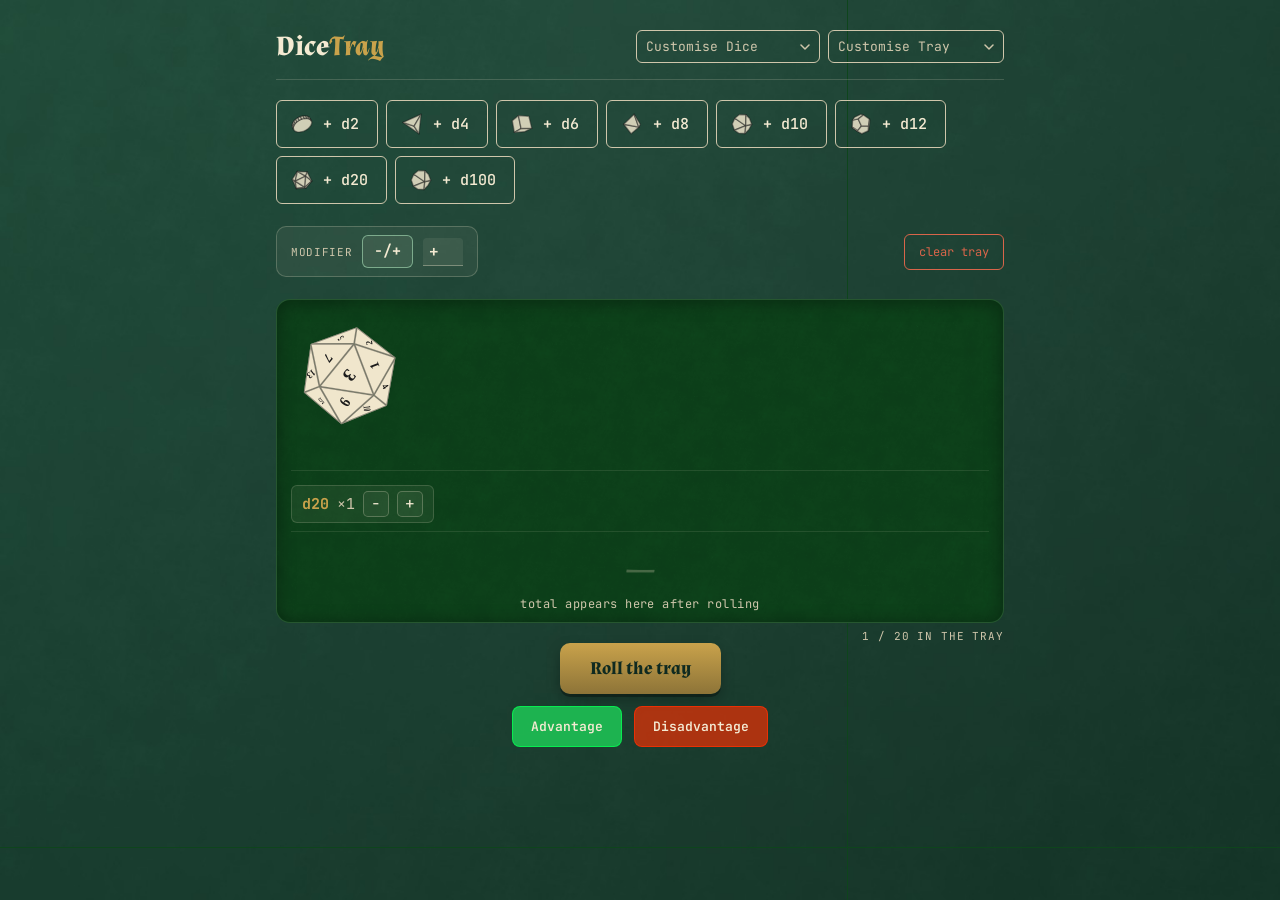
==== index.html @ 64c0b049 "Update default dice for slate" ====
<!DOCTYPE html>
<!--
MIT License

Copyright (c) 2026

Permission is hereby granted, free of charge, to any person obtaining a copy
of this software and associated documentation files (the "Software"), to deal
in the Software without restriction, including without limitation the rights
to use, copy, modify, merge, publish, distribute, sublicense, and/or sell
copies of the Software, and to permit persons to whom the Software is
furnished to do so, subject to the following conditions:

The above copyright notice and this permission notice shall be included in all
copies or substantial portions of the Software.

THE SOFTWARE IS PROVIDED "AS IS", WITHOUT WARRANTY OF ANY KIND, EXPRESS OR
IMPLIED, INCLUDING BUT NOT LIMITED TO THE WARRANTIES OF MERCHANTABILITY,
FITNESS FOR A PARTICULAR PURPOSE AND NONINFRINGEMENT. IN NO EVENT SHALL THE
AUTHORS OR COPYRIGHT HOLDERS BE LIABLE FOR ANY CLAIM, DAMAGES OR OTHER
LIABILITY, WHETHER IN AN ACTION OF CONTRACT, TORT OR OTHERWISE, ARISING FROM,
OUT OF OR IN CONNECTION WITH THE SOFTWARE OR THE USE OR OTHER DEALINGS IN THE
SOFTWARE.
-->
<html lang="en">
<head>
<meta charset="UTF-8" />
<meta name="viewport" content="width=device-width, initial-scale=1.0, maximum-scale=1, user-scalable=no" />
<title>DiceTray</title>
<link rel="icon" href="favicon.png" type="image/png">
<style>
  @import url('https://fonts.googleapis.com/css2?family=Almendra:opsz,wght@9..144,400;9..144,600;9..144,700&family=JetBrains+Mono:wght@400;500;700&family=Cinzel:wght@400;600;700&family=IM+Fell+English:ital@0;1&family=Rajdhani:wght@400;500;600;700&family=Uncial+Antiqua&family=Share+Tech+Mono&family=Playfair+Display:wght@400;600;700&family=Courier+Prime:wght@400;700&display=swap');

  :root {
    /* ── Tray theme variables — overridden by JS when a tray is selected ──── */

    /* Text */
    --color-text:            #f4ead2;  /* primary text: body, buttons, inputs */
    --color-text-secondary:  #cfc6ab;  /* secondary text: labels, captions, muted UI */
    --color-title:           #f4ead2;  /* "DiceTray" heading */
    --color-dropdown-label:  #cfc6ab;  /* "Customise Dice" / "Customise Tray" labels */
    --color-modifier-label:  #cfc6ab;  /* "modifier" label beside the input */

    /* Accent */
    --color-accent:           #c9a24b;  /* hover borders, focus rings, tag highlights, roll total */
    --color-accent-secondary: #8d7438;  /* history section title */

    /* Picker die icons */
    --color-die-stroke:  #16382b;  /* SVG stroke on die-type buttons */
    --color-picker-icon: #f4ead2;  /* SVG fill on die-type buttons */

    /* Dropdown */
    --color-dropdown-bg: #1f4d3a;  /* <option> background in selects */

    /* Tray surface */
    --color-tray-bg:    #142e22;  /* tray surface background colour */
    --tray-texture:     none;     /* tray surface texture overlay (set by JS) */

    /* Generic buttons (picker die buttons, group chip buttons) */
    --color-btn-bg:     #f4ead20f;
    --color-btn-border: #f4ead238;
    --color-btn-hover:  #f4ead224;

    /* Roll button */
    --color-roll-btn-top:  #c9a24b;  /* gradient top */
    --color-roll-btn-bottom: #8d7438;  /* gradient bottom */
    --color-roll-btn-text: #0f2a20;  /* label on the roll button */

    /* Advantage button */
    --color-adv-btn-bg:     #20e45eb6;
    --color-adv-btn-border: #00ff51bf;
    --color-adv-btn-hover:  #9acdaa33;

    /* Disadvantage button */
    --color-disadv-btn-bg:     #ff2f00a3;
    --color-disadv-btn-border: #ff2f00bf;
    --color-disadv-btn-hover:  #c47a6a33;

    /* Clear button */
    --color-btn-clear: #d8654a;  /* "clear tray" text and border */

    /* Separators / dividers */
    --color-separator:        #f4ead22e;  /* header underline */
    --color-separator-subtle: #f4ead21a;  /* tray border, section dividers */

    /* Font families — swapped per tray */
    --font-title: 'Almendra', serif;
    --font-ui:    'JetBrains Mono', monospace;
  }

  * { box-sizing: border-box; }

  html, body {
    margin: 0;
    min-height: 100vh;
    /* Use the current tray background colour as a fallback so that any
       area not yet covered by the fixed #bg-layer image (e.g. during
       scroll overscroll, or before the image has decoded) never shows
       a plain white or transparent gap. JS keeps this in sync via the
       --color-tray-bg variable, which is always set before the image loads. */
    background-color: var(--color-tray-bg);
    color: var(--color-text);
    font-family: var(--font-title);
    overflow-x: hidden;
    transition: color 0.3s ease, background-color 0.3s ease;
  }

  .tray-root {
    width: 100%;
    max-width: 760px;
    margin: 0 auto;
    padding: 28px 16px 48px;
    display: flex;
    flex-direction: column;
    align-items: center;
  }

  .tray-header {
    width: 100%;
    display: flex;
    justify-content: space-between;
    align-items: center;
    border-bottom: 1px solid var(--color-separator);
    padding-bottom: 14px;
    margin-bottom: 20px;
    gap: 12px;
    flex-wrap: wrap;
  }
  .tray-controls {
    display: flex;
    gap: 8px;
    flex-wrap: wrap;
    align-items: center;
    justify-content: flex-end;
  }

  .tray-title { font-family: var(--font-title); font-size: 28px; font-weight: 700; margin: 0; color: var(--color-title); flex-shrink: 0; transition: color 0.3s; }
  .tray-title .accent { color: var(--color-accent); font-style: italic; font-weight: 600; }

  /* Colour scheme dropdown */
  .colour-scheme-wrapper {
    position: relative;
    flex-shrink: 0;
  }

  /* Fixed label that always shows regardless of selected value */
  .colour-scheme-label {
    position: absolute;
    inset: 0 28px 0 10px;  /* leave room for the chevron on the right */
    display: flex;
    align-items: center;
    font-family: var(--font-ui);
    font-size: 13px;
    color: var(--color-dropdown-label);
    pointer-events: none;  /* clicks pass through to the select beneath */
    white-space: nowrap;
    overflow: hidden;
    transition: color 0.15s;
    z-index: 1;
  }
  .colour-scheme-wrapper:hover .colour-scheme-label { color: var(--color-dropdown-label); }

  .colour-scheme-select {
    font-family: var(--font-ui);
    font-size: 13px;
    letter-spacing: 0;
    background-color: transparent;
    border: 1px solid var(--color-text-secondary);
    /* Make the native selected-value text invisible — the overlay label shows instead */
    color: transparent;
    padding: 7px 28px 7px 10px;
    border-radius: 6px;
    cursor: pointer;
    appearance: none;
    -webkit-appearance: none;
    background-image: url("data:image/svg+xml,%3Csvg xmlns='http://www.w3.org/2000/svg' width='10' height='6' viewBox='0 0 10 6'%3E%3Cpath d='M1 1l4 4 4-4' stroke='%23cfc6ab' stroke-width='1.5' fill='none' stroke-linecap='round' stroke-linejoin='round'/%3E%3C/svg%3E");
    background-repeat: no-repeat;
    background-position: right 9px center;
    transition: border-color 0.15s, background-color 0.15s;
    min-width: 140px;
  }
  .colour-scheme-select:hover {
    border-color: var(--color-accent);
    background-color: var(--color-btn-hover);
  }
  .colour-scheme-select:focus {
    outline: 2px solid var(--color-accent);
    outline-offset: 2px;
  }
  /* Style the select options (limited browser support but helpful where it works) */
  .colour-scheme-select option {
    background: var(--color-dropdown-bg);
    color: var(--color-text);
    font-family: var(--font-ui);
    font-size: 13px;
  }

  .picker { width: 100%; display: flex; flex-wrap: wrap; gap: 8px; margin-bottom: 22px; }

  .picker-btn {
    font-family: var(--font-ui);
    font-size: 15px;
    font-weight: 500;
    background: transparent;
    border: 1px solid var(--color-text-secondary);
    color: var(--color-text);
    padding: 11px 18px 11px 13px;
    border-radius: 6px;
    cursor: pointer;
    display: inline-flex;
    align-items: center;
    gap: 9px;
    transition: background 0.15s, border-color 0.15s, transform 0.1s, color 0.3s;
  }
  .picker-icon {
    width: 24px;
    height: 24px;
    flex: none;
    overflow: visible;
  }
  .picker-icon path {
    fill: var(--color-picker-icon);
    fill-opacity: 0.85;
    stroke: var(--color-die-stroke);
    stroke-width: 1.4;
    stroke-linejoin: round;
    vector-effect: non-scaling-stroke;
  }
  .picker-btn:disabled .picker-icon path { fill-opacity: 0.5; }
  .picker-btn:hover:not(:disabled) { background: var(--color-btn-hover); border-color: var(--color-accent); color: var(--color-text); }
  .picker-btn:active:not(:disabled) { transform: scale(0.96); }
  .picker-btn:disabled { opacity: 0.35; cursor: not-allowed; }
  .picker-btn:focus-visible { outline: 2px solid var(--color-accent); outline-offset: 2px; }

  .picker-clear {
    font-family: var(--font-ui);
    font-size: 12px;
    background: none;
    border: 1px solid var(--color-btn-clear);
    color: var(--color-btn-clear);
    padding: 9px 14px;
    border-radius: 6px;
    cursor: pointer;
  }
  .modifier-row .picker-clear { margin-left: auto; }
  .picker-clear:hover:not(:disabled) { background: #d8654a1f; }
  .picker-clear:disabled { opacity: 0.35; cursor: not-allowed; }
  .picker-clear:focus-visible { outline: 2px solid var(--color-btn-clear); outline-offset: 2px; }

  .tray-surface {
    width: 100%;
    background: var(--color-tray-bg);
    border: 1px solid var(--color-separator-subtle);
    border-radius: 14px;
    padding: 18px 14px 10px;
    min-height: 240px;
    box-shadow: inset 0 2px 18px #00000059;
    transition: border-color 0.3s, background 0.3s;
    position: relative;
    overflow: hidden;
  }
  .tray-surface::before {
    content: '';
    position: absolute;
    inset: 0;
    border-radius: 14px;
    background-image: var(--tray-texture);
    background-size: cover;
    background-position: center;
    opacity: 0.55;
    pointer-events: none;
    z-index: 0;
  }
  .tray-surface > * { position: relative; z-index: 1; }

  .tray-empty {
    position: absolute;
    inset: 0;
    display: flex;
    align-items: center;
    justify-content: center;
    font-family: var(--font-ui);
    font-size: 13px;
    color: var(--color-text-secondary);
    text-align: center;
    padding: 60px 10px;
  }

  .dice-field {
    position: relative;
    width: 100%;
    min-height: 120px;
  }

  #dice-canvas {
    display: block;
    width: 100%;
    touch-action: pan-y;
    cursor: default;
    -webkit-tap-highlight-color: transparent;
  }

  .group-list {
    display: flex;
    flex-wrap: wrap;
    gap: 8px;
    margin-top: 16px;
    padding-top: 14px;
    border-top: 1px solid var(--color-separator-subtle);
  }
  .group-chip {
    font-family: var(--font-ui);
    font-size: 15px;
    color: var(--color-text-secondary);
    background: #f4ead20f;
    border: 1px solid #f4ead229;
    border-radius: 6px;
    padding: 5px 10px;
    display: flex;
    align-items: center;
    gap: 8px;
  }
  .group-chip .tag { color: var(--color-accent); font-weight: 700; }
  .group-chip button {
    width: 26px; height: 26px;
    border-radius: 5px;
    border: 1px solid #f4ead240;
    background: #f4ead20d;
    color: var(--color-text);
    font-family: var(--font-ui);
    font-size: 16px;
    line-height: 1;
    cursor: pointer;
    display: flex; align-items: center; justify-content: center;
    padding: 0;
  }
  .group-chip button:hover { background: #f4ead226; }

  /* Count label right-aligned, Roll button centred, both on same row */
  .count-label-row {
    width: 100%;
    display: grid;
    grid-template-columns: 1fr auto 1fr;
    align-items: center;
    margin-top: 6px;
  }
  .count-label-row .tray-sub {
    grid-column: 3;
    justify-self: end;
  }
  .count-label-row .roll-btn {
    grid-column: 2;
    justify-self: center;
  }
  .tray-sub {
    font-family: var(--font-ui);
    font-size: 11px;
    letter-spacing: 0.08em;
    text-transform: uppercase;
    color: var(--color-text-secondary);
  }

  .adv-row {
    width: 100%;
    display: flex;
    align-items: center;
    justify-content: center;
    gap: 12px;
    margin-top: 12px;
    flex-wrap: wrap;
  }

  .roll-btn {
    font-family: var(--font-title);
    font-weight: 700;
    font-size: 18px;
    background: linear-gradient(180deg, var(--color-roll-btn-top), var(--color-roll-btn-bottom));
    color: var(--color-roll-btn-text);
    border: none;
    border-radius: 10px;
    padding: 14px 30px;
    cursor: pointer;
    box-shadow: 0 3px 0 #0000004c, 0 6px 14px #00000040;
    transition: transform 0.1s, box-shadow 0.1s, background 0.3s;
  }
  .roll-btn:hover:not(:disabled) { transform: translateY(-1px); }
  .roll-btn:active:not(:disabled) { transform: translateY(2px); box-shadow: 0 1px 0 #0000004c, 0 2px 6px #00000040; }
  .roll-btn:disabled { opacity: 0.5; cursor: not-allowed; }
  .roll-btn:focus-visible { outline: 2px solid var(--color-text); outline-offset: 3px; }

  .adv-btn {
    font-family: var(--font-ui);
    font-size: 13px;
    font-weight: 600;
    background: var(--color-adv-btn-bg);
    border: 1.5px solid var(--color-adv-btn-border);
    color: var(--color-text);
    padding: 11px 18px;
    border-radius: 8px;
    cursor: pointer;
    transition: background 0.15s, border-color 0.15s, transform 0.1s, color 0.3s;
  }
  .adv-btn:hover:not(:disabled) { background: var(--color-adv-btn-hover); border-color: var(--color-adv-btn-border); filter: brightness(1.2); }
  .adv-btn:active:not(:disabled) { transform: translateY(2px); }
  .adv-btn:disabled { opacity: 0.4; cursor: not-allowed; background: var(--color-btn-bg); border-color: var(--color-btn-border); }
  .adv-btn.disadv { background: var(--color-disadv-btn-bg); border-color: var(--color-disadv-btn-border); }
  .adv-btn.disadv:hover:not(:disabled) { background: var(--color-disadv-btn-hover); border-color: var(--color-disadv-btn-border); filter: brightness(1.2); }
  .adv-btn:focus-visible { outline: 2px solid var(--color-text); outline-offset: 3px; }

  .modifier-row {
    width: 100%;
    display: flex;
    align-items: center;
    gap: 12px;
    margin-bottom: 22px;
  }

  .modifier-box {
    display: flex;
    align-items: center;
    gap: 10px;
    background: #f4ead20f;
    border: 1px solid #f4ead238;
    border-radius: 10px;
    padding: 8px 14px;
    cursor: text;
  }
  .modifier-label {
    font-family: var(--font-ui);
    font-size: 11px;
    letter-spacing: 0.06em;
    text-transform: uppercase;
    color: var(--color-modifier-label);
  }
  .modifier-sign-btn {
    font-family: var(--font-ui);
    font-size: 15px;
    font-weight: 600;
    line-height: 1;
    background: #f4ead214;
    border: 1px solid #f4ead247;
    color: var(--color-text-secondary);
    border-radius: 6px;
    padding: 8px 11px;
    cursor: pointer;
    transition: background 0.15s, border-color 0.15s, color 0.15s;
  }
  .modifier-sign-btn:hover { background: #f4ead229; border-color: var(--color-accent); color: var(--color-text); }
  .modifier-sign-btn:active { transform: translateY(1px); }
  .modifier-sign-btn.is-negative { border-color: #c47a6ab2; color: var(--color-text); }
  .modifier-sign-btn.is-positive { border-color: #9acdaab2; color: var(--color-text); }
  .modifier-sign-btn:disabled { opacity: 0.5; cursor: not-allowed; }

  .modifier-input {
    width: 4ch;
    font-family: var(--font-ui);
    font-size: 16px;
    font-weight: 500;
    background: #f4ead214;
    border: none;
    border-bottom: 1.5px solid #f4ead259;
    border-radius: 4px 4px 0 0;
    color: var(--color-text);
    text-align: left;
    padding: 3px 2px 3px 6px;
  }
  .modifier-input:focus { outline: none; border-bottom-color: var(--color-accent); background: #f4ead221; }
  .modifier-input::placeholder { color: var(--color-text-secondary); opacity: 0.6; }
  .modifier-box:has(.modifier-input:focus) { border-color: var(--color-accent); }
  .modifier-box:has(.modifier-input:disabled) { opacity: 0.5; cursor: not-allowed; }

  .roll-total {
    width: 100%;
    text-align: center;
    padding-top: 16px;
    margin-top: 8px;
    border-top: 1px solid var(--color-separator-subtle);
    min-height: 64px;
  }
  .roll-total .total-number {
    font-family: 'Almendra', serif;
    font-weight: 700;
    font-size: 44px;
    color: var(--color-accent);
    line-height: 1;
    display: block;
  }
  .roll-total .total-number.is-placeholder {
    color: var(--color-text-secondary);
    opacity: 0.3;
  }
  .roll-total .total-caption {
    font-family: var(--font-ui);
    font-size: 12px;
    letter-spacing: 0.04em;
    color: var(--color-text-secondary);
    display: block;
    margin-top: 4px;
  }

  .history { width: 100%; margin-top: 22px; font-family: var(--font-ui); font-size: 11.5px; color: var(--color-text-secondary); }
  .history-title { text-transform: uppercase; letter-spacing: 0.08em; font-size: 10px; color: var(--color-accent-secondary); margin-bottom: 8px; }
  .history-row { display: flex; justify-content: space-between; gap: 12px; padding: 5px 0; border-bottom: 1px solid var(--color-separator-subtle); }
  .history-row .h-total { color: var(--color-text); flex-shrink: 0; }
  .history-row .h-summary { opacity: 0.8; overflow: hidden; text-overflow: ellipsis; white-space: nowrap; }

  @media (max-width: 480px) {
    .tray-title { font-size: 23px; }
    .colour-scheme-select { min-width: 110px; font-size: 12px; }
    .tray-controls { gap: 6px; }
  }
</style>
</head>
<body>
<div id="bg-layer" style="position:fixed;top:0;left:0;width:100%;height:100%;z-index:0;pointer-events:none;background-size:cover;background-position:center;background-repeat:no-repeat;background-attachment:fixed;transition:background-image 0.3s ease;"></div>
<div class="tray-root" style="position:relative;z-index:1;">
  <div class="tray-header">
    <h1 class="tray-title">Dice<span class="accent">Tray</span></h1>
    <div class="tray-controls">
      <div class="colour-scheme-wrapper">
        <span class="colour-scheme-label" aria-hidden="true">Customise Dice</span>
        <select class="colour-scheme-select" id="colour-scheme-select" aria-label="Customise dice colours">
          <option value="ivory">Ivory &amp; Jet</option>
          <option value="scarlet">Scarlet &amp; Gold</option>
          <option value="cobalt">Cobalt &amp; Amber</option>
          <option value="amethyst">Amethyst &amp; Silver</option>
          <option value="ember">Ember &amp; Frost</option>
          <option value="obsidian">Obsidian &amp; Jade</option>
          <option value="copper">Copper &amp; Verdigris</option>
          <option value="wine">Wine &amp; Bone</option>
          <option value="midnight">Midnight &amp; Dawn</option>
          <option value="parchment">Parchment &amp; Ink</option>
        </select>
      </div>
      <div class="colour-scheme-wrapper">
        <span class="colour-scheme-label" aria-hidden="true">Customise Tray</span>
        <select class="colour-scheme-select" id="tray-theme-select" aria-label="Customise tray theme">
          <option value="green-felt">Green Felt</option>
          <option value="ivory-marble">Ivory Marble</option>
          <option value="parchment">Ancient Parchment</option>
          <option value="midnight-velvet">Midnight Velvet</option>
          <option value="weathered-slate">Weathered Slate</option>
        </select>
      </div>
    </div>
  </div>

  <div class="picker" id="picker"></div>

  <div class="modifier-row">
    <label class="modifier-box" for="modifier-input">
      <span class="modifier-label">modifier</span>
      <button type="button" class="modifier-sign-btn" id="modifier-sign-btn" aria-label="Toggle modifier between positive and negative" tabindex="-1">&minus;/+</button>
      <input type="text" id="modifier-input" class="modifier-input" inputmode="numeric" autocomplete="off" value="+" aria-label="Modifier added to the total after rolling">
    </label>
    <button class="picker-clear" id="clear-btn">clear tray</button>
  </div>

  <div class="tray-surface">
    <div class="dice-field" id="dice-field"><canvas id="dice-canvas"></canvas><div class="tray-empty" id="tray-empty" style="display:none;">Tap a die above to add it to the tray. Up to 20 at once.</div></div>
    <div class="group-list" id="group-list"></div>
    <div class="roll-total" id="roll-total"><span class="total-number is-placeholder">&mdash;</span><span class="total-caption">total appears here after rolling</span></div>
  </div>

  <div class="count-label-row">
    <span class="tray-sub" id="count-label">1 / 20 in the Tray</span>
    <button class="roll-btn" id="roll-btn">Roll the tray</button>
  </div>
  <div class="adv-row">
    <button class="adv-btn" id="advantage-btn" title="Roll every die twice, keep the higher of each pair">Advantage</button>
    <button class="adv-btn disadv" id="disadvantage-btn" title="Roll every die twice, keep the lower of each pair">Disadvantage</button>
  </div>

  <div class="history" id="history" style="display:none;">
    <div class="history-title">Recent rolls</div>
    <div id="history-rows"></div>
  </div>
</div>

<script id="dice-geometry-data" type="application/json">{"2":{"vertices":[[0.92,0.0,0.16],[0.888652,0.238114,0.16],[0.796743,0.46,0.16],[0.650538,0.650538,0.16],[0.46,0.796743,0.16],[0.238114,0.888652,0.16],[0.0,0.92,0.16],[-0.238114,0.888652,0.16],[-0.46,0.796743,0.16],[-0.650538,0.650538,0.16],[-0.796743,0.46,0.16],[-0.888652,0.238114,0.16],[-0.92,0.0,0.16],[-0.888652,-0.238114,0.16],[-0.796743,-0.46,0.16],[-0.650538,-0.650538,0.16],[-0.46,-0.796743,0.16],[-0.238114,-0.888652,0.16],[-0.0,-0.92,0.16],[0.238114,-0.888652,0.16],[0.46,-0.796743,0.16],[0.650538,-0.650538,0.16],[0.796743,-0.46,0.16],[0.888652,-0.238114,0.16],[0.92,0.0,-0.16],[0.888652,0.238114,-0.16],[0.796743,0.46,-0.16],[0.650538,0.650538,-0.16],[0.46,0.796743,-0.16],[0.238114,0.888652,-0.16],[0.0,0.92,-0.16],[-0.238114,0.888652,-0.16],[-0.46,0.796743,-0.16],[-0.650538,0.650538,-0.16],[-0.796743,0.46,-0.16],[-0.888652,0.238114,-0.16],[-0.92,0.0,-0.16],[-0.888652,-0.238114,-0.16],[-0.796743,-0.46,-0.16],[-0.650538,-0.650538,-0.16],[-0.46,-0.796743,-0.16],[-0.238114,-0.888652,-0.16],[-0.0,-0.92,-0.16],[0.238114,-0.888652,-0.16],[0.46,-0.796743,-0.16],[0.650538,-0.650538,-0.16],[0.796743,-0.46,-0.16],[0.888652,-0.238114,-0.16]],"faces":[{"normal":[0,0,1],"centroid":[0,0,0.16],"vertexIndices":[0,1,2,3,4,5,6,7,8,9,10,11,12,13,14,15,16,17,18,19,20,21,22,23],"local2d":[[0.92,0.0],[0.888652,0.238114],[0.796743,0.46],[0.650538,0.650538],[0.46,0.796743],[0.238114,0.888652],[0.0,0.92],[-0.238114,0.888652],[-0.46,0.796743],[-0.650538,0.650538],[-0.796743,0.46],[-0.888652,0.238114],[-0.92,0.0],[-0.888652,-0.238114],[-0.796743,-0.46],[-0.650538,-0.650538],[-0.46,-0.796743],[-0.238114,-0.888652],[-0.0,-0.92],[0.238114,-0.888652],[0.46,-0.796743],[0.650538,-0.650538],[0.796743,-0.46],[0.888652,-0.238114]],"rotation":[[1,0,0],[0,1,0],[0,0,1]]},{"normal":[0,0,-1],"centroid":[0,0,-0.16],"vertexIndices":[47,46,45,44,43,42,41,40,39,38,37,36,35,34,33,32,31,30,29,28,27,26,25,24],"local2d":[[0.888652,0.238114],[0.796743,0.46],[0.650538,0.650538],[0.46,0.796743],[0.238114,0.888652],[-0.0,0.92],[-0.238114,0.888652],[-0.46,0.796743],[-0.650538,0.650538],[-0.796743,0.46],[-0.888652,0.238114],[-0.92,-0.0],[-0.888652,-0.238114],[-0.796743,-0.46],[-0.650538,-0.650538],[-0.46,-0.796743],[-0.238114,-0.888652],[0.0,-0.92],[0.238114,-0.888652],[0.46,-0.796743],[0.650538,-0.650538],[0.796743,-0.46],[0.888652,-0.238114],[0.92,0.0]],"rotation":[[1,0,0],[0,-1,0],[0,0,-1]]},{"normal":[0.991445,0.130526,-0.0],"centroid":[0.904326,0.119057,0.0],"vertexIndices":[0,1,25,24],"local2d":[[-0.120084,0.16],[0.120084,0.16],[0.120084,-0.16],[-0.120084,-0.16]],"rotation":[[-0.1305261922200513,0.0,0.9914448613738105],[0.9914448613738105,0.0,0.1305261922200513],[0.0,1.0,-0.0]]},{"normal":[0.92388,0.382683,-0.0],"centroid":[0.842698,0.349057,0.0],"vertexIndices":[1,2,26,25],"local2d":[[-0.120084,0.16],[0.120084,0.16],[0.120084,-0.16],[-0.120084,-0.16]],"rotation":[[-0.38268343236508995,0.0,0.9238795325112867],[0.9238795325112866,0.0,0.38268343236509],[0.0,1.0,-0.0]]},{"normal":[0.793353,0.608761,-0.0],"centroid":[0.723641,0.555269,0.0],"vertexIndices":[2,3,27,26],"local2d":[[-0.120084,0.16],[0.120084,0.16],[0.120084,-0.16],[-0.120084,-0.16]],"rotation":[[-0.6087614290087209,0.0,0.793353340291235],[0.793353340291235,0.0,0.6087614290087209],[0.0,1.0,-0.0]]},{"normal":[0.608761,0.793353,-0.0],"centroid":[0.555269,0.723641,0.0],"vertexIndices":[3,4,28,27],"local2d":[[-0.120084,0.16],[0.120084,0.16],[0.120084,-0.16],[-0.120084,-0.16]],"rotation":[[-0.7933533402912349,0.0,0.608761429008721],[0.608761429008721,0.0,0.7933533402912349],[0.0,1.0,-0.0]]},{"normal":[0.382683,0.92388,-0.0],"centroid":[0.349057,0.842698,0.0],"vertexIndices":[4,5,29,28],"local2d":[[-0.120084,0.16],[0.120084,0.16],[0.120084,-0.16],[-0.120084,-0.16]],"rotation":[[-0.9238795325112866,0.0,0.38268343236509017],[0.38268343236509017,0.0,0.9238795325112866],[0.0,1.0,-0.0]]},{"normal":[0.130526,0.991445,-0.0],"centroid":[0.119057,0.904326,0.0],"vertexIndices":[5,6,30,29],"local2d":[[-0.120084,0.16],[0.120084,0.16],[0.120084,-0.16],[-0.120084,-0.16]],"rotation":[[-0.9914448613738105,0.0,0.13052619222005132],[0.13052619222005132,0.0,0.9914448613738105],[0.0,1.0,-0.0]]},{"normal":[-0.130526,0.991445,0.0],"centroid":[-0.119057,0.904326,0.0],"vertexIndices":[6,7,31,30],"local2d":[[-0.120084,0.16],[0.120084,0.16],[0.120084,-0.16],[-0.120084,-0.16]],"rotation":[[-0.9914448613738105,0.0,-0.1305261922200513],[-0.1305261922200513,0.0,0.9914448613738105],[0.0,1.0,0.0]]},{"normal":[-0.382683,0.92388,0.0],"centroid":[-0.349057,0.842698,0.0],"vertexIndices":[7,8,32,31],"local2d":[[-0.120084,0.16],[0.120084,0.16],[0.120084,-0.16],[-0.120084,-0.16]],"rotation":[[-0.9238795325112866,0.0,-0.3826834323650901],[-0.3826834323650901,0.0,0.9238795325112866],[0.0,1.0,0.0]]},{"normal":[-0.608761,0.793353,0.0],"centroid":[-0.555269,0.723641,0.0],"vertexIndices":[8,9,33,32],"local2d":[[-0.120084,0.16],[0.120084,0.16],[0.120084,-0.16],[-0.120084,-0.16]],"rotation":[[-0.7933533402912353,0.0,-0.6087614290087204],[-0.6087614290087204,0.0,0.7933533402912353],[0.0,1.0,0.0]]},{"normal":[-0.793353,0.608761,0.0],"centroid":[-0.723641,0.555269,0.0],"vertexIndices":[9,10,34,33],"local2d":[[-0.120084,0.16],[0.120084,0.16],[0.120084,-0.16],[-0.120084,-0.16]],"rotation":[[-0.6087614290087209,0.0,-0.7933533402912349],[-0.7933533402912349,0.0,0.6087614290087209],[0.0,1.0,0.0]]},{"normal":[-0.92388,0.382683,0.0],"centroid":[-0.842698,0.349057,0.0],"vertexIndices":[10,11,35,34],"local2d":[[-0.120084,0.16],[0.120084,0.16],[0.120084,-0.16],[-0.120084,-0.16]],"rotation":[[-0.38268343236509,0.0,-0.9238795325112867],[-0.9238795325112866,0.0,0.38268343236509006],[0.0,1.0,0.0]]},{"normal":[-0.991445,0.130526,0.0],"centroid":[-0.904326,0.119057,0.0],"vertexIndices":[11,12,36,35],"local2d":[[-0.120084,0.16],[0.120084,0.16],[0.120084,-0.16],[-0.120084,-0.16]],"rotation":[[-0.13052619222005166,0.0,-0.9914448613738104],[-0.9914448613738104,0.0,0.13052619222005166],[0.0,1.0,0.0]]},{"normal":[-0.991445,-0.130526,0.0],"centroid":[-0.904326,-0.119057,0.0],"vertexIndices":[12,13,37,36],"local2d":[[-0.120084,0.16],[0.120084,0.16],[0.120084,-0.16],[-0.120084,-0.16]],"rotation":[[0.1305261922200512,0.0,-0.9914448613738105],[-0.9914448613738105,0.0,-0.1305261922200512],[0.0,1.0,0.0]]},{"normal":[-0.92388,-0.382683,0.0],"centroid":[-0.842698,-0.349057,0.0],"vertexIndices":[13,14,38,37],"local2d":[[-0.120084,0.16],[0.120084,0.16],[0.120084,-0.16],[-0.120084,-0.16]],"rotation":[[0.38268343236509,0.0,-0.9238795325112867],[-0.9238795325112866,0.0,-0.38268343236509006],[0.0,1.0,0.0]]},{"normal":[-0.793353,-0.608761,0.0],"centroid":[-0.723641,-0.555269,0.0],"vertexIndices":[14,15,39,38],"local2d":[[-0.120084,0.16],[0.120084,0.16],[0.120084,-0.16],[-0.120084,-0.16]],"rotation":[[0.6087614290087202,0.0,-0.7933533402912355],[-0.7933533402912355,0.0,-0.6087614290087202],[0.0,1.0,0.0]]},{"normal":[-0.608761,-0.793353,0.0],"centroid":[-0.555269,-0.723641,0.0],"vertexIndices":[15,16,40,39],"local2d":[[-0.120084,0.16],[0.120084,0.16],[0.120084,-0.16],[-0.120084,-0.16]],"rotation":[[0.7933533402912348,0.0,-0.6087614290087211],[-0.6087614290087211,0.0,-0.7933533402912348],[0.0,1.0,0.0]]},{"normal":[-0.382683,-0.92388,0.0],"centroid":[-0.349057,-0.842698,0.0],"vertexIndices":[16,17,41,40],"local2d":[[-0.120084,0.16],[0.120084,0.16],[0.120084,-0.16],[-0.120084,-0.16]],"rotation":[[0.9238795325112866,0.0,-0.38268343236509],[-0.38268343236508995,0.0,-0.9238795325112867],[0.0,1.0,0.0]]},{"normal":[-0.130526,-0.991445,0.0],"centroid":[-0.119057,-0.904326,0.0],"vertexIndices":[17,18,42,41],"local2d":[[-0.120084,0.16],[0.120084,0.16],[0.120084,-0.16],[-0.120084,-0.16]],"rotation":[[0.9914448613738105,0.0,-0.13052619222005143],[-0.13052619222005143,0.0,-0.9914448613738105],[0.0,1.0,0.0]]},{"normal":[0.130526,-0.991445,0.0],"centroid":[0.119057,-0.904326,0.0],"vertexIndices":[18,19,43,42],"local2d":[[-0.120084,0.16],[0.120084,0.16],[0.120084,-0.16],[-0.120084,-0.16]],"rotation":[[0.9914448613738104,0.0,0.13052619222005143],[0.1305261922200514,0.0,-0.9914448613738105],[0.0,1.0,0.0]]},{"normal":[0.382683,-0.92388,0.0],"centroid":[0.349057,-0.842698,0.0],"vertexIndices":[19,20,44,43],"local2d":[[-0.120084,0.16],[0.120084,0.16],[0.120084,-0.16],[-0.120084,-0.16]],"rotation":[[0.9238795325112868,0.0,0.38268343236508956],[0.38268343236508956,0.0,-0.9238795325112868],[0.0,1.0,0.0]]},{"normal":[0.608761,-0.793353,0.0],"centroid":[0.555269,-0.723641,0.0],"vertexIndices":[20,21,45,44],"local2d":[[-0.120084,0.16],[0.120084,0.16],[0.120084,-0.16],[-0.120084,-0.16]],"rotation":[[0.7933533402912353,0.0,0.6087614290087207],[0.6087614290087207,0.0,-0.7933533402912353],[0.0,1.0,0.0]]},{"normal":[0.793353,-0.608761,0.0],"centroid":[0.723641,-0.555269,0.0],"vertexIndices":[21,22,46,45],"local2d":[[-0.120084,0.16],[0.120084,0.16],[0.120084,-0.16],[-0.120084,-0.16]],"rotation":[[0.608761429008721,0.0,0.7933533402912349],[0.7933533402912349,0.0,-0.608761429008721],[0.0,1.0,0.0]]},{"normal":[0.92388,-0.382683,0.0],"centroid":[0.842698,-0.349057,0.0],"vertexIndices":[22,23,47,46],"local2d":[[-0.120084,0.16],[0.120084,0.16],[0.120084,-0.16],[-0.120084,-0.16]],"rotation":[[0.3826834323650905,0.0,0.9238795325112865],[0.9238795325112865,0.0,-0.3826834323650905],[0.0,1.0,0.0]]},{"normal":[0.991445,-0.130526,0.0],"centroid":[0.904326,-0.119057,0.0],"vertexIndices":[23,0,24,47],"local2d":[[-0.120084,0.16],[0.120084,0.16],[0.120084,-0.16],[-0.120084,-0.16]],"rotation":[[0.13052619222005177,0.0,0.9914448613738104],[0.9914448613738104,0.0,-0.13052619222005177],[0.0,1.0,0.0]]}]},"4":{"vertices":[[0.57735,0.57735,0.57735],[0.57735,-0.57735,-0.57735],[-0.57735,0.57735,-0.57735],[-0.57735,-0.57735,0.57735]],"faces":[{"normal":[-0.5774,-0.5774,-0.5774],"centroid":[-0.19245,-0.19245,-0.19245],"vertexIndices":[2,1,3],"local2d":[[-0.471405,-0.816567],[0.942809,0.0],[-0.471405,0.816567]],"rotation":[[0.816426,0.0,-0.5774],[-0.408319,-0.707168,-0.5774],[-0.408319,0.707168,-0.5774]]},{"normal":[-0.5774,0.5774,0.5774],"centroid":[-0.19245,0.19245,0.19245],"vertexIndices":[3,0,2],"local2d":[[-0.471405,-0.816567],[0.942809,0.0],[-0.471405,0.816567]],"rotation":[[0.816426,0.0,-0.5774],[0.408319,0.707168,0.5774],[0.408319,-0.707168,0.5774]]},{"normal":[0.5774,-0.5774,0.5774],"centroid":[0.19245,-0.19245,0.19245],"vertexIndices":[3,1,0],"local2d":[[-0.942809,-0.0],[0.471405,-0.816567],[0.471405,0.816567]],"rotation":[[0.816426,0.0,0.5774],[0.408319,0.707168,-0.5774],[-0.408319,0.707168,0.5774]]},{"normal":[0.5774,0.5774,-0.5774],"centroid":[0.19245,0.19245,-0.19245],"vertexIndices":[2,0,1],"local2d":[[-0.942809,-0.0],[0.471405,-0.816567],[0.471405,0.816567]],"rotation":[[0.816426,0.0,0.5774],[-0.408319,-0.707168,0.5774],[0.408319,-0.707168,-0.5774]]}]},"6":{"vertices":[[-0.57735,-0.57735,-0.57735],[-0.57735,-0.57735,0.57735],[-0.57735,0.57735,-0.57735],[-0.57735,0.57735,0.57735],[0.57735,-0.57735,-0.57735],[0.57735,-0.57735,0.57735],[0.57735,0.57735,-0.57735],[0.57735,0.57735,0.57735]],"faces":[{"normal":[-1.0,-0.0,-0.0],"centroid":[-0.57735,0.0,0.0],"vertexIndices":[1,3,2,0],"local2d":[[-0.57735,-0.57735],[0.57735,-0.57735],[0.57735,0.57735],[-0.57735,0.57735]],"rotation":[[0.0,0.0,-1.0],[1.0,0.0,-0.0],[0.0,-1.0,-0.0]]},{"normal":[0.0,-1.0,0.0],"centroid":[0.0,-0.57735,0.0],"vertexIndices":[0,4,5,1],"local2d":[[-0.57735,-0.57735],[0.57735,-0.57735],[0.57735,0.57735],[-0.57735,0.57735]],"rotation":[[1.0,-0.0,0.0],[0.0,0.0,-1.0],[0.0,1.0,0.0]]},{"normal":[-0.0,-0.0,-1.0],"centroid":[0.0,0.0,-0.57735],"vertexIndices":[2,6,4,0],"local2d":[[-0.57735,-0.57735],[0.57735,-0.57735],[0.57735,0.57735],[-0.57735,0.57735]],"rotation":[[1.0,0.0,-0.0],[0.0,-1.0,-0.0],[0.0,0.0,-1.0]]},{"normal":[-0.0,-0.0,1.0],"centroid":[0.0,0.0,0.57735],"vertexIndices":[1,5,7,3],"local2d":[[-0.57735,-0.57735],[0.57735,-0.57735],[0.57735,0.57735],[-0.57735,0.57735]],"rotation":[[1.0,-0.0,-0.0],[0.0,1.0,-0.0],[0.0,0.0,1.0]]},{"normal":[0.0,1.0,-0.0],"centroid":[0.0,0.57735,0.0],"vertexIndices":[3,7,6,2],"local2d":[[-0.57735,-0.57735],[0.57735,-0.57735],[0.57735,0.57735],[-0.57735,0.57735]],"rotation":[[1.0,0.0,0.0],[0.0,-0.0,1.0],[0.0,-1.0,-0.0]]},{"normal":[1.0,-0.0,-0.0],"centroid":[0.57735,0.0,0.0],"vertexIndices":[4,6,7,5],"local2d":[[-0.57735,-0.57735],[0.57735,-0.57735],[0.57735,0.57735],[-0.57735,0.57735]],"rotation":[[0.0,0.0,1.0],[1.0,-0.0,-0.0],[0.0,1.0,-0.0]]}]},"8":{"vertices":[[1.0,0.0,0.0],[-1.0,0.0,0.0],[0.0,1.0,0.0],[0.0,-1.0,0.0],[0.0,0.0,1.0],[0.0,0.0,-1.0]],"faces":[{"normal":[-0.5774,-0.5774,-0.5774],"centroid":[-0.333333,-0.333333,-0.333333],"vertexIndices":[1,5,3],"local2d":[[-0.816497,-0.0],[0.408248,-0.707168],[0.408248,0.707168]],"rotation":[[0.816426,0.0,-0.5774],[-0.408319,-0.707168,-0.5774],[-0.408319,0.707168,-0.5774]]},{"normal":[-0.5774,-0.5774,0.5774],"centroid":[-0.333333,-0.333333,0.333333],"vertexIndices":[3,4,1],"local2d":[[0.408248,-0.707168],[0.408248,0.707168],[-0.816497,0.0]],"rotation":[[0.816426,0.0,-0.5774],[-0.408319,0.707168,-0.5774],[0.408319,0.707168,0.5774]]},{"normal":[-0.5774,0.5774,-0.5774],"centroid":[-0.333333,0.333333,-0.333333],"vertexIndices":[2,5,1],"local2d":[[0.408248,-0.707168],[0.408248,0.707168],[-0.816497,0.0]],"rotation":[[0.816426,0.0,-0.5774],[0.408319,-0.707168,0.5774],[-0.408319,-0.707168,-0.5774]]},{"normal":[-0.5774,0.5774,0.5774],"centroid":[-0.333333,0.333333,0.333333],"vertexIndices":[1,4,2],"local2d":[[-0.816497,-0.0],[0.408248,-0.707168],[0.408248,0.707168]],"rotation":[[0.816426,0.0,-0.5774],[0.408319,0.707168,0.5774],[0.408319,-0.707168,0.5774]]},{"normal":[0.5774,-0.5774,-0.5774],"centroid":[0.333333,-0.333333,-0.333333],"vertexIndices":[5,0,3],"local2d":[[-0.408248,-0.707168],[0.816497,-0.0],[-0.408248,0.707168]],"rotation":[[0.816426,0.0,0.5774],[0.408319,-0.707168,-0.5774],[0.408319,0.707168,-0.5774]]},{"normal":[0.5774,-0.5774,0.5774],"centroid":[0.333333,-0.333333,0.333333],"vertexIndices":[3,0,4],"local2d":[[-0.408248,-0.707168],[0.816497,0.0],[-0.408248,0.707168]],"rotation":[[0.816426,0.0,0.5774],[0.408319,0.707168,-0.5774],[-0.408319,0.707168,0.5774]]},{"normal":[0.5774,0.5774,-0.5774],"centroid":[0.333333,0.333333,-0.333333],"vertexIndices":[2,0,5],"local2d":[[-0.408248,-0.707168],[0.816497,0.0],[-0.408248,0.707168]],"rotation":[[0.816426,0.0,0.5774],[-0.408319,-0.707168,0.5774],[0.408319,-0.707168,-0.5774]]},{"normal":[0.5774,0.5774,0.5774],"centroid":[0.333333,0.333333,0.333333],"vertexIndices":[4,0,2],"local2d":[[-0.408248,-0.707168],[0.816497,-0.0],[-0.408248,0.707168]],"rotation":[[0.816426,0.0,0.5774],[-0.408319,0.707168,0.5774],[-0.408319,-0.707168,0.5774]]}]},"10":{"vertices":[[0.0,0.0,1.0],[0.0,0.0,-1.0],[0.994412,0.0,0.105573],[0.30729,0.945742,0.105573],[-0.804496,0.5845,0.105573],[-0.804496,-0.5845,0.105573],[0.30729,-0.945742,0.105573],[0.804496,0.5845,-0.105573],[-0.30729,0.945742,-0.105573],[-0.994412,0.0,-0.105573],[-0.30729,-0.945742,-0.105573],[0.804496,-0.5845,-0.105573]],"faces":[{"normal":[-0.7435,-0.0,0.6687],"centroid":[-0.650851,0.0,0.276393],"vertexIndices":[5,0,4,9],"local2d":[[-0.229753,-0.584486],[0.973249,-0.0],[-0.229753,0.584486],[-0.513743,0.0]],"rotation":[[0.668756,-0.0,-0.7435],[0.0,0.999976,-0.0],[0.743482,0.0,0.6687]]},{"normal":[-0.6015,-0.437,-0.6687],"centroid":[-0.526549,-0.382561,-0.276393],"vertexIndices":[9,1,10,5],"local2d":[[-0.585655,-0.226786],[0.659111,-0.716066],[0.274465,0.564867],[-0.347921,0.377985]],"rotation":[[0.798888,0.0,-0.6015],[-0.329039,-0.837071,-0.437],[-0.503498,0.547031,-0.6687]]},{"normal":[-0.6015,0.437,-0.6687],"centroid":[-0.526549,0.382561,-0.276393],"vertexIndices":[4,8,1,9],"local2d":[[-0.347921,-0.377985],[0.274465,-0.564867],[0.659111,0.716066],[-0.585655,0.226786]],"rotation":[[0.798888,-0.0,-0.6015],[0.329039,-0.837071,0.437],[-0.503498,-0.547031,-0.6687]]},{"normal":[-0.2298,-0.7071,0.6687],"centroid":[-0.201124,-0.618996,0.276393],"vertexIndices":[5,10,6,0],"local2d":[[-0.619956,-0.100407],[-0.109081,-0.502019],[0.52239,-0.348612],[0.206647,0.951038]],"rotation":[[0.973239,-0.0,-0.2298],[-0.16696,0.687089,-0.7071],[0.157893,0.726545,0.6687]]},{"normal":[-0.2298,0.7071,0.6687],"centroid":[-0.201124,0.618996,0.276393],"vertexIndices":[0,3,8,4],"local2d":[[0.206647,-0.951038],[0.52239,0.348612],[-0.109081,0.502019],[-0.619956,0.100407]],"rotation":[[0.973239,0.0,-0.2298],[0.16696,0.687089,0.7071],[0.157893,-0.726545,0.6687]]},{"normal":[0.2298,-0.7071,-0.6687],"centroid":[0.201124,-0.618996,-0.276393],"vertexIndices":[1,11,6,10],"local2d":[[-0.206647,-0.951038],[0.619956,0.100407],[0.109081,0.502019],[-0.52239,0.348612]],"rotation":[[0.973239,-0.0,0.2298],[0.16696,-0.687089,-0.7071],[0.157893,0.726545,-0.6687]]},{"normal":[0.2298,0.7071,-0.6687],"centroid":[0.201124,0.618996,-0.276393],"vertexIndices":[8,3,7,1],"local2d":[[-0.52239,-0.348612],[0.109081,-0.502019],[0.619956,-0.100407],[-0.206647,0.951038]],"rotation":[[0.973239,0.0,0.2298],[-0.16696,-0.687089,0.7071],[0.157893,-0.726545,-0.6687]]},{"normal":[0.6015,-0.437,0.6687],"centroid":[0.526549,-0.382561,0.276393],"vertexIndices":[6,11,2,0],"local2d":[[-0.274465,-0.564867],[0.347921,-0.377985],[0.585655,0.226786],[-0.659111,0.716066]],"rotation":[[0.798888,0.0,0.6015],[0.329039,0.837071,-0.437],[-0.503498,0.547031,0.6687]]},{"normal":[0.6015,0.437,0.6687],"centroid":[0.526549,0.382561,0.276393],"vertexIndices":[0,2,7,3],"local2d":[[-0.659111,-0.716066],[0.585655,-0.226786],[0.347921,0.377985],[-0.274465,0.564867]],"rotation":[[0.798888,-0.0,0.6015],[-0.329039,0.837071,0.437],[-0.503498,-0.547031,0.6687]]},{"normal":[0.7435,-0.0,-0.6687],"centroid":[0.650851,-0.0,-0.276393],"vertexIndices":[1,7,2,11],"local2d":[[-0.973249,-0.0],[0.229753,-0.584486],[0.513743,-0.0],[0.229753,0.584486]],"rotation":[[0.668756,0.0,0.7435],[0.0,-0.999976,-0.0],[0.743482,0.0,-0.6687]]}]},"12":{"vertices":[[-0.57735,-0.57735,-0.57735],[-0.57735,0.57735,-0.57735],[0.356822,0.0,-0.934172],[-0.356822,0.0,-0.934172],[0.0,-0.934172,0.356822],[0.57735,-0.57735,-0.57735],[0.0,-0.934172,-0.356822],[-0.934172,0.356822,0.0],[-0.934172,-0.356822,0.0],[-0.57735,-0.57735,0.57735],[-0.356822,0.0,0.934172],[-0.57735,0.57735,0.57735],[0.0,0.934172,0.356822],[0.0,0.934172,-0.356822],[0.57735,0.57735,-0.57735],[0.934172,-0.356822,0.0],[0.356822,0.0,0.934172],[0.57735,-0.57735,0.57735],[0.57735,0.57735,0.57735],[0.934172,0.356822,0.0]],"faces":[{"normal":[-0.8507,0.0,-0.5257],"centroid":[-0.675973,0.0,-0.417775],"vertexIndices":[7,1,3,0,8],"local2d":[[-0.491123,-0.356831],[0.187592,-0.577365],[0.607062,0.0],[0.187592,0.577365],[-0.491123,0.356831]],"rotation":[[0.525616,0.0,-0.8507],[0.0,-1.000025,0.0],[-0.850722,-0.0,-0.5257]]},{"normal":[-0.8507,0.0,0.5257],"centroid":[-0.675973,0.0,0.417775],"vertexIndices":[8,9,10,11,7],"local2d":[[-0.491123,-0.356831],[0.187592,-0.577365],[0.607062,0.0],[0.187592,0.577365],[-0.491123,0.356831]],"rotation":[[0.525616,0.0,-0.8507],[0.0,1.000025,0.0],[0.850722,-0.0,0.5257]]},{"normal":[-0.5257,-0.8507,-0.0],"centroid":[-0.417775,-0.675973,0.0],"vertexIndices":[0,6,4,9,8],"local2d":[[-0.187592,-0.577365],[0.491123,-0.356831],[0.491123,0.356831],[-0.187592,0.577365],[-0.607062,0.0]],"rotation":[[0.850662,-0.0,-0.5257],[-0.525713,0.0,-0.8507],[0.0,1.000025,-0.0]]},{"normal":[-0.5257,0.8507,-0.0],"centroid":[-0.417775,0.675973,0.0],"vertexIndices":[11,12,13,1,7],"local2d":[[-0.187592,-0.577365],[0.491123,-0.356831],[0.491123,0.356831],[-0.187592,0.577365],[-0.607062,0.0]],"rotation":[[0.850662,0.0,-0.5257],[0.525713,0.0,0.8507],[0.0,-1.000025,-0.0]]},{"normal":[0.0,-0.5257,-0.8507],"centroid":[0.0,-0.417775,-0.675973],"vertexIndices":[3,2,5,6,0],"local2d":[[-0.356822,-0.491136],[0.356822,-0.491136],[0.57735,0.187597],[0.0,0.607077],[-0.57735,0.187597]],"rotation":[[1.0,0.0,0.0],[0.0,-0.8507,-0.5257],[0.0,0.5257,-0.8507]]},{"normal":[0.0,-0.5257,0.8507],"centroid":[0.0,-0.417775,0.675973],"vertexIndices":[9,4,17,16,10],"local2d":[[-0.57735,-0.187597],[0.0,-0.607077],[0.57735,-0.187597],[0.356822,0.491136],[-0.356822,0.491136]],"rotation":[[1.0,-0.0,0.0],[0.0,0.8507,-0.5257],[0.0,0.5257,0.8507]]},{"normal":[0.0,0.5257,-0.8507],"centroid":[0.0,0.417775,-0.675973],"vertexIndices":[1,13,14,2,3],"local2d":[[-0.57735,-0.187597],[0.0,-0.607077],[0.57735,-0.187597],[0.356822,0.491136],[-0.356822,0.491136]],"rotation":[[1.0,0.0,0.0],[0.0,-0.8507,0.5257],[0.0,-0.5257,-0.8507]]},{"normal":[-0.0,0.5257,0.8507],"centroid":[0.0,0.417775,0.675973],"vertexIndices":[10,16,18,12,11],"local2d":[[-0.356822,-0.491136],[0.356822,-0.491136],[0.57735,0.187597],[0.0,0.607077],[-0.57735,0.187597]],"rotation":[[1.0,0.0,-0.0],[0.0,0.8507,0.5257],[0.0,-0.5257,0.8507]]},{"normal":[0.5257,-0.8507,-0.0],"centroid":[0.417775,-0.675973,0.0],"vertexIndices":[6,5,15,17,4],"local2d":[[-0.491123,-0.356831],[0.187592,-0.577365],[0.607062,0.0],[0.187592,0.577365],[-0.491123,0.356831]],"rotation":[[0.850662,0.0,0.5257],[0.525713,-0.0,-0.8507],[0.0,1.000025,-0.0]]},{"normal":[0.5257,0.8507,-0.0],"centroid":[0.417775,0.675973,0.0],"vertexIndices":[12,18,19,14,13],"local2d":[[-0.491123,-0.356831],[0.187592,-0.577365],[0.607062,0.0],[0.187592,0.577365],[-0.491123,0.356831]],"rotation":[[0.850662,0.0,0.5257],[-0.525713,-0.0,0.8507],[0.0,-1.000025,-0.0]]},{"normal":[0.8507,0.0,-0.5257],"centroid":[0.675973,0.0,-0.417775],"vertexIndices":[14,19,15,5,2],"local2d":[[-0.187592,-0.577365],[0.491123,-0.356831],[0.491123,0.356831],[-0.187592,0.577365],[-0.607062,0.0]],"rotation":[[0.525616,0.0,0.8507],[0.0,-1.000025,0.0],[0.850722,0.0,-0.5257]]},{"normal":[0.8507,0.0,0.5257],"centroid":[0.675973,0.0,0.417775],"vertexIndices":[17,15,19,18,16],"local2d":[[-0.187592,-0.577365],[0.491123,-0.356831],[0.491123,0.356831],[-0.187592,0.577365],[-0.607062,0.0]],"rotation":[[0.525616,-0.0,0.8507],[0.0,1.000025,0.0],[-0.850722,0.0,0.5257]]}]},"20":{"vertices":[[0.0,-0.525731,-0.850651],[0.0,-0.525731,0.850651],[0.0,0.525731,-0.850651],[0.0,0.525731,0.850651],[-0.525731,-0.850651,0.0],[-0.525731,0.850651,0.0],[0.525731,-0.850651,0.0],[0.525731,0.850651,0.0],[-0.850651,0.0,-0.525731],[-0.850651,0.0,0.525731],[0.850651,0.0,-0.525731],[0.850651,0.0,0.525731]],"faces":[{"normal":[-0.9342,-0.3568,-0.0],"centroid":[-0.742344,-0.28355,0.0],"vertexIndices":[9,8,4],"local2d":[[0.303531,-0.525741],[0.303531,0.525741],[-0.607062,0.0]],"rotation":[[-0.356806,0.0,-0.9342],[0.934178,0.0,-0.3568],[0.0,-1.000018,-0.0]]},{"normal":[-0.9342,0.3568,-0.0],"centroid":[-0.742344,0.28355,0.0],"vertexIndices":[9,5,8],"local2d":[[-0.303531,-0.525741],[0.607062,0.0],[-0.303531,0.525741]],"rotation":[[0.356806,0.0,-0.9342],[0.934178,0.0,0.3568],[0.0,-1.000018,-0.0]]},{"normal":[-0.5774,-0.5774,-0.5774],"centroid":[-0.458794,-0.458794,-0.458794],"vertexIndices":[8,0,4],"local2d":[[-0.479925,-0.37178],[0.561906,-0.229773],[-0.081981,0.601553]],"rotation":[[0.816426,0.0,-0.5774],[-0.408319,-0.707168,-0.5774],[-0.408319,0.707168,-0.5774]]},{"normal":[-0.5774,-0.5774,0.5774],"centroid":[-0.458794,-0.458794,0.458794],"vertexIndices":[4,1,9],"local2d":[[-0.081981,-0.601553],[0.561906,0.229773],[-0.479925,0.37178]],"rotation":[[0.816426,0.0,-0.5774],[-0.408319,0.707168,-0.5774],[0.408319,0.707168,0.5774]]},{"normal":[-0.5774,0.5774,-0.5774],"centroid":[-0.458794,0.458794,-0.458794],"vertexIndices":[5,2,8],"local2d":[[-0.081981,-0.601553],[0.561906,0.229773],[-0.479925,0.37178]],"rotation":[[0.816426,0.0,-0.5774],[0.408319,-0.707168,0.5774],[-0.408319,-0.707168,-0.5774]]},{"normal":[-0.5774,0.5774,0.5774],"centroid":[-0.458794,0.458794,0.458794],"vertexIndices":[9,3,5],"local2d":[[-0.479925,-0.37178],[0.561906,-0.229773],[-0.081981,0.601553]],"rotation":[[0.816426,0.0,-0.5774],[0.408319,0.707168,0.5774],[0.408319,-0.707168,0.5774]]},{"normal":[-0.3568,-0.0,-0.9342],"centroid":[-0.28355,0.0,-0.742344],"vertexIndices":[2,0,8],"local2d":[[0.303531,-0.525741],[0.303531,0.525741],[-0.607062,0.0]],"rotation":[[0.934178,0.0,-0.3568],[0.0,-1.000018,-0.0],[-0.356806,0.0,-0.9342]]},{"normal":[-0.3568,0.0,0.9342],"centroid":[-0.28355,0.0,0.742344],"vertexIndices":[1,3,9],"local2d":[[0.303531,-0.525741],[0.303531,0.525741],[-0.607062,0.0]],"rotation":[[0.934178,0.0,-0.3568],[0.0,1.000018,0.0],[0.356806,-0.0,0.9342]]},{"normal":[-0.0,-0.9342,-0.3568],"centroid":[0.0,-0.742344,-0.28355],"vertexIndices":[0,6,4],"local2d":[[0.0,-0.607073],[0.525731,0.303536],[-0.525731,0.303536]],"rotation":[[1.0,0.0,-0.0],[0.0,-0.3568,-0.9342],[0.0,0.9342,-0.3568]]},{"normal":[-0.0,-0.9342,0.3568],"centroid":[0.0,-0.742344,0.28355],"vertexIndices":[4,6,1],"local2d":[[-0.525731,-0.303536],[0.525731,-0.303536],[0.0,0.607073]],"rotation":[[1.0,-0.0,-0.0],[0.0,0.3568,-0.9342],[0.0,0.9342,0.3568]]},{"normal":[-0.0,0.9342,-0.3568],"centroid":[0.0,0.742344,-0.28355],"vertexIndices":[5,7,2],"local2d":[[-0.525731,-0.303536],[0.525731,-0.303536],[0.0,0.607073]],"rotation":[[1.0,0.0,-0.0],[0.0,-0.3568,0.9342],[0.0,-0.9342,-0.3568]]},{"normal":[0.0,0.9342,0.3568],"centroid":[0.0,0.742344,0.28355],"vertexIndices":[3,7,5],"local2d":[[0.0,-0.607073],[0.525731,0.303536],[-0.525731,0.303536]],"rotation":[[1.0,0.0,0.0],[0.0,0.3568,0.9342],[0.0,-0.9342,0.3568]]},{"normal":[0.3568,0.0,-0.9342],"centroid":[0.28355,0.0,-0.742344],"vertexIndices":[2,10,0],"local2d":[[-0.303531,-0.525741],[0.607062,0.0],[-0.303531,0.525741]],"rotation":[[0.934178,0.0,0.3568],[0.0,-1.000018,0.0],[0.356806,0.0,-0.9342]]},{"normal":[0.3568,-0.0,0.9342],"centroid":[0.28355,0.0,0.742344],"vertexIndices":[1,11,3],"local2d":[[-0.303531,-0.525741],[0.607062,0.0],[-0.303531,0.525741]],"rotation":[[0.934178,0.0,0.3568],[0.0,1.000018,-0.0],[-0.356806,0.0,0.9342]]},{"normal":[0.5774,-0.5774,-0.5774],"centroid":[0.458794,-0.458794,-0.458794],"vertexIndices":[0,10,6],"local2d":[[-0.561906,-0.229773],[0.479925,-0.37178],[0.081981,0.601553]],"rotation":[[0.816426,0.0,0.5774],[0.408319,-0.707168,-0.5774],[0.408319,0.707168,-0.5774]]},{"normal":[0.5774,-0.5774,0.5774],"centroid":[0.458794,-0.458794,0.458794],"vertexIndices":[6,11,1],"local2d":[[0.081981,-0.601553],[0.479925,0.37178],[-0.561906,0.229773]],"rotation":[[0.816426,0.0,0.5774],[0.408319,0.707168,-0.5774],[-0.408319,0.707168,0.5774]]},{"normal":[0.5774,0.5774,-0.5774],"centroid":[0.458794,0.458794,-0.458794],"vertexIndices":[7,10,2],"local2d":[[0.081981,-0.601553],[0.479925,0.37178],[-0.561906,0.229773]],"rotation":[[0.816426,0.0,0.5774],[-0.408319,-0.707168,0.5774],[0.408319,-0.707168,-0.5774]]},{"normal":[0.5774,0.5774,0.5774],"centroid":[0.458794,0.458794,0.458794],"vertexIndices":[3,11,7],"local2d":[[-0.561906,-0.229773],[0.479925,-0.37178],[0.081981,0.601553]],"rotation":[[0.816426,0.0,0.5774],[-0.408319,0.707168,0.5774],[-0.408319,-0.707168,0.5774]]},{"normal":[0.9342,-0.3568,-0.0],"centroid":[0.742344,-0.28355,0.0],"vertexIndices":[10,11,6],"local2d":[[0.303531,-0.525741],[0.303531,0.525741],[-0.607062,0.0]],"rotation":[[0.356806,0.0,0.9342],[0.934178,-0.0,-0.3568],[0.0,1.000018,-0.0]]},{"normal":[0.9342,0.3568,0.0],"centroid":[0.742344,0.28355,0.0],"vertexIndices":[10,7,11],"local2d":[[-0.303531,-0.525741],[0.607062,0.0],[-0.303531,0.525741]],"rotation":[[-0.356806,0.0,0.9342],[0.934178,-0.0,0.3568],[0.0,1.000018,0.0]]}]},"100":{"vertices":[[0.0,0.0,1.0],[0.0,0.0,-1.0],[0.994412,0.0,0.105573],[0.30729,0.945742,0.105573],[-0.804496,0.5845,0.105573],[-0.804496,-0.5845,0.105573],[0.30729,-0.945742,0.105573],[0.804496,0.5845,-0.105573],[-0.30729,0.945742,-0.105573],[-0.994412,0.0,-0.105573],[-0.30729,-0.945742,-0.105573],[0.804496,-0.5845,-0.105573]],"faces":[{"normal":[-0.7435,-0.0,0.6687],"centroid":[-0.650851,0.0,0.276393],"vertexIndices":[5,0,4,9],"local2d":[[-0.229753,-0.584486],[0.973249,-0.0],[-0.229753,0.584486],[-0.513743,0.0]],"rotation":[[0.668756,-0.0,-0.7435],[0.0,0.999976,-0.0],[0.743482,0.0,0.6687]]},{"normal":[-0.6015,-0.437,-0.6687],"centroid":[-0.526549,-0.382561,-0.276393],"vertexIndices":[9,1,10,5],"local2d":[[-0.585655,-0.226786],[0.659111,-0.716066],[0.274465,0.564867],[-0.347921,0.377985]],"rotation":[[0.798888,0.0,-0.6015],[-0.329039,-0.837071,-0.437],[-0.503498,0.547031,-0.6687]]},{"normal":[-0.6015,0.437,-0.6687],"centroid":[-0.526549,0.382561,-0.276393],"vertexIndices":[4,8,1,9],"local2d":[[-0.347921,-0.377985],[0.274465,-0.564867],[0.659111,0.716066],[-0.585655,0.226786]],"rotation":[[0.798888,-0.0,-0.6015],[0.329039,-0.837071,0.437],[-0.503498,-0.547031,-0.6687]]},{"normal":[-0.2298,-0.7071,0.6687],"centroid":[-0.201124,-0.618996,0.276393],"vertexIndices":[5,10,6,0],"local2d":[[-0.619956,-0.100407],[-0.109081,-0.502019],[0.52239,-0.348612],[0.206647,0.951038]],"rotation":[[0.973239,-0.0,-0.2298],[-0.16696,0.687089,-0.7071],[0.157893,0.726545,0.6687]]},{"normal":[-0.2298,0.7071,0.6687],"centroid":[-0.201124,0.618996,0.276393],"vertexIndices":[0,3,8,4],"local2d":[[0.206647,-0.951038],[0.52239,0.348612],[-0.109081,0.502019],[-0.619956,0.100407]],"rotation":[[0.973239,0.0,-0.2298],[0.16696,0.687089,0.7071],[0.157893,-0.726545,0.6687]]},{"normal":[0.2298,-0.7071,-0.6687],"centroid":[0.201124,-0.618996,-0.276393],"vertexIndices":[1,11,6,10],"local2d":[[-0.206647,-0.951038],[0.619956,0.100407],[0.109081,0.502019],[-0.52239,0.348612]],"rotation":[[0.973239,-0.0,0.2298],[0.16696,-0.687089,-0.7071],[0.157893,0.726545,-0.6687]]},{"normal":[0.2298,0.7071,-0.6687],"centroid":[0.201124,0.618996,-0.276393],"vertexIndices":[8,3,7,1],"local2d":[[-0.52239,-0.348612],[0.109081,-0.502019],[0.619956,-0.100407],[-0.206647,0.951038]],"rotation":[[0.973239,0.0,0.2298],[-0.16696,-0.687089,0.7071],[0.157893,-0.726545,-0.6687]]},{"normal":[0.6015,-0.437,0.6687],"centroid":[0.526549,-0.382561,0.276393],"vertexIndices":[6,11,2,0],"local2d":[[-0.274465,-0.564867],[0.347921,-0.377985],[0.585655,0.226786],[-0.659111,0.716066]],"rotation":[[0.798888,0.0,0.6015],[0.329039,0.837071,-0.437],[-0.503498,0.547031,0.6687]]},{"normal":[0.6015,0.437,0.6687],"centroid":[0.526549,0.382561,0.276393],"vertexIndices":[0,2,7,3],"local2d":[[-0.659111,-0.716066],[0.585655,-0.226786],[0.347921,0.377985],[-0.274465,0.564867]],"rotation":[[0.798888,-0.0,0.6015],[-0.329039,0.837071,0.437],[-0.503498,-0.547031,0.6687]]},{"normal":[0.7435,-0.0,-0.6687],"centroid":[0.650851,-0.0,-0.276393],"vertexIndices":[1,7,2,11],"local2d":[[-0.973249,-0.0],[0.229753,-0.584486],[0.513743,-0.0],[0.229753,0.584486]],"rotation":[[0.668756,0.0,0.7435],[0.0,-0.999976,-0.0],[0.743482,0.0,-0.6687]]}]}}</script>
<script>

/* =========================================================================
   COLOUR SCHEMES
   Each scheme defines:
     body:        fill colour for the cream/primary die
     bodyDark:    fill colour for the dark/inverted die (advantage/disadvantage)
     numeral:     numeral colour on a cream/primary die
     numeralDark: numeral colour on the dark/inverted die
     stroke:      edge line colour on a cream/primary die
     strokeDark:  edge line colour on the dark/inverted die
   ========================================================================= */
const COLOUR_SCHEMES = {
  ivory: {
    // Ivory & Jet — pairs with green felt (#0e451c dark green)
    body:        '#f0e6cc',   // warm ivory — bright on dark green
    bodyDark:    '#1a1a1a',   // jet black — distinct from green, cream numeral reads
    numeral:     '#1a1a1a',   // jet on ivory
    numeralDark: '#f0e6cc',   // ivory on jet
    stroke:      '#1a1a1a73',
    strokeDark:  '#f0e6cc73',
  },
  scarlet: {
    // Scarlet & Gold — pairs with ivory marble (#ddd6c8 pale stone)
    body:        '#63001a',   // deep scarlet — dark on pale stone
    bodyDark:    '#d4a017',   // dark gold — different warm dark on pale stone
    numeral:     '#EAE86F',   // bright gold on scarlet
    numeralDark: '#63001a',   // pale cream on gold
    stroke:      '#EAE86F73',
    strokeDark:  '#63001a',
  },
  cobalt: {
    // Cobalt & Amber — pairs with parchment (#e0bf77 warm amber)
    body:        '#1a2e60',   // deep cobalt — dark on amber, cool contrast
    bodyDark:    '#e89b02',   // burnt sienna — dark on amber, warm contrast
    numeral:     '#e8d898',   // pale gold on cobalt
    numeralDark: '#1a2e60',   // same pale gold on sienna — unified parchment palette
    stroke:      '#e8d89873',
    strokeDark:  '#1a2e60',
  },
  amethyst: {
    // Amethyst & Silver — pairs with midnight velvet (#2a1733 dark purple)
    body:        '#e8e8f0',   // pale amethyst — luminous on dark purple
    bodyDark:    '#ba3cd6',   // cool silver-white — bright on dark purple
    numeral:     '#ae30db',   // near-black violet on pale amethyst
    numeralDark: '#ddd7de',   // deep purple on silver
    stroke:      '#2a105073',
    strokeDark:  '#ddd7de',
  },
  ember: {
    // Ember & Frost — pairs with weathered slate (#141820 near-black blue-grey)
    body:        '#e8641e',   // vivid ember-orange — warm and bright on near-black
    bodyDark:    '#c8d8e8',   // cool silver-blue frost — bright and cold on near-black
    numeral:     '#0e0c0a',   // near-black on orange
    numeralDark: '#02968d',   // dark slate on frost
    stroke:      '#0e0c0a73',
    strokeDark:  '#1c243073',
  },
  obsidian: {
    // Obsidian & Jade — pairs with ivory marble (#ddd6c8 pale stone)
    body:        '#0a0c0a',   // obsidian black — stark on pale stone
    bodyDark:    '#02e39c',   // deep malachite — also reads on pale stone
    numeral:     '#02e39c',   // vivid jade on black
    numeralDark: '#000000',   // pale jade on deep malachite
    stroke:      '#48c89073',
    strokeDark:  '#000000',
  },
  copper: {
    // Copper & Verdigris — pairs with weathered slate (#141820 near-black)
    body:        '#ff9f29',   // burnished copper — warm bright on near-black
    bodyDark:    '#4ab8a0',   // verdigris — cool bright on near-black
    numeral:     '#100800',   // near-black on copper
    numeralDark: '#a15a03',   // near-black on verdigris
    stroke:      '#10080073',
    strokeDark:  '#0a1a1473',
  },
  wine: {
    // Wine & Bone — pairs with green felt (#0e451c dark green)
    body:        '#500a20',   // deep wine — warm dark on dark green
    bodyDark:    '#e0d4b8',   // aged bone — bright on dark green
    numeral:     '#e0d4b8',   // bone on wine
    numeralDark: '#500a20',   // wine on bone
    stroke:      '#e0d4b873',
    strokeDark:  '#500a2073',
  },
  midnight: {
    // Midnight & Dawn — pairs with midnight velvet (#2a1733 dark purple)
    body:        '#102050',   // warm dawn-peach — light and warm on dark purple
    bodyDark:    '#02a3c7',   // deep midnight navy — distinct dark from purple
    numeral:     '#e8c8a0',   // navy on dawn
    numeralDark: '#e8c8a0',   // dawn on navy
    stroke:      '#e8c8a073',
    strokeDark:  '#d4760473',
  },
  parchment: {
    // Parchment & Ink — pairs with parchment (#e0bf77 warm amber)
    body:        '#e8d898',   // dark ink-brown — deep warm dark on amber
    bodyDark:    '#1a2840',   // dark ink-blue — cool dark on amber
    numeral:     '#016131',   // pale script-gold on brown
    numeralDark: '#e8d898',   // same pale script-gold on blue
    stroke:      '#1a284073',
    strokeDark:  '#e8d89873',
  },
};

let currentScheme = 'ivory';
let schemeCustomised = false;

// Paired dice colour scheme for each tray (used when dice haven't been customised)
const TRAY_DEFAULT_SCHEME = {
  'green-felt':      'ivory',       // ivory & jet
  'ivory-marble':    'scarlet',     // scarlet & gold
  'parchment':       'midnight',      // midnight & dawn
  'midnight-velvet': 'amethyst',    // amethyst & silver
  'weathered-slate': 'wine',       // wine & bone
};

function getDieColors(die) {
  const scheme = COLOUR_SCHEMES[currentScheme] || COLOUR_SCHEMES.ivory;
  const isDark = die.colorScheme === 'dark';
  return {
    body:    isDark ? scheme.bodyDark    : scheme.body,
    numeral: isDark ? scheme.numeralDark : scheme.numeral,
    stroke:  isDark ? scheme.strokeDark  : scheme.stroke,
  };
}

/* =========================================================================
   GEOMETRY DATA
   ========================================================================= */
const DICE_GEOMETRY = JSON.parse(document.getElementById('dice-geometry-data').textContent);

/* =========================================================================
   RANDOMNESS
   ========================================================================= */
function rollDie(sides) {
  const max = 256 - (256 % sides);
  const buf = new Uint8Array(1);
  let x;
  do { crypto.getRandomValues(buf); x = buf[0]; } while (x >= max);
  return (x % sides) + 1;
}
function rollFloat(min, max) {
  const buf = new Uint32Array(1);
  crypto.getRandomValues(buf);
  return min + (buf[0] / (0xffffffff + 1)) * (max - min);
}

/* =========================================================================
   LABELS
   ========================================================================= */
function faceLabels(sides, isPercentileUnit) {
  if (sides === 2) return ['1', '2'];
  if (sides === 4) return ['1', '2', '3', '4'];
  if (sides === 6) return ['1', '2', '3', '4', '5', '6'];
  if (sides === 8) return ['1', '2', '3', '4', '5', '6', '7', '8'];
  if (sides === 10) return isPercentileUnit
    ? ['1', '2', '3', '4', '5', '6', '7', '8', '9', '0']
    : ['1', '2', '3', '4', '5', '6', '7', '8', '9', '10'];
  if (sides === 12) return ['1', '2', '3', '4', '5', '6', '7', '8', '9', '10', '11', '12'];
  if (sides === 20) return Array.from({ length: 20 }, (_, i) => String(i + 1));
  if (sides === 100) return ['00', '10', '20', '30', '40', '50', '60', '70', '80', '90'];
  return [];
}

/* =========================================================================
   D4 VERTEX LABELS
   ========================================================================= */
const D4_VERTEX_LABELS = (function() {
  const d4Faces = DICE_GEOMETRY['4'].faces;
  const d4Labels = ['1','2','3','4'];
  const allVerts = [0,1,2,3];
  const vertOppLabel = {};
  allVerts.forEach(v => {
    const oppIdx = d4Faces.findIndex(f => !f.vertexIndices.includes(v));
    vertOppLabel[v] = d4Labels[oppIdx];
  });
  return d4Faces.map(face =>
    face.vertexIndices.map(v => vertOppLabel[v])
  );
})();

function buildDieModel(sides, isPercentileUnit) {
  const geomKey = String(sides);
  const geom = DICE_GEOMETRY[geomKey];
  const labels = faceLabels(sides, isPercentileUnit);

  const faces = geom.faces.map((face, idx) => {
    const r = face.rotation;
    const u = [r[0][0], r[1][0], r[2][0]];
    const rawUp = [r[0][1], r[1][1], r[2][1]];
    const normal = face.normal;
    const centroid = face.centroid;

    const verts3d = face.local2d.map(([lx, ly]) => [
      centroid[0] + lx * u[0] + ly * rawUp[0],
      centroid[1] + lx * u[1] + ly * rawUp[1],
      centroid[2] + lx * u[2] + ly * rawUp[2],
    ]);

    let up = rawUp;
    let upLocal2d = [0, 1];
    if (sides !== 2 && face.local2d.length >= 3) {
      let bestDot = -2, bestUp = rawUp, bestLocal = [0, 1];
      const nv = face.local2d.length;
      for (let i = 0; i < nv; i++) {
        const [ax, ay] = face.local2d[i];
        const [bx, by] = face.local2d[(i + 1) % nv];
        const elx = bx - ax, ely = by - ay;
        const el = Math.hypot(elx, ely) || 1;
        for (const [px, py] of [[-ely / el, elx / el], [ely / el, -elx / el]]) {
          const p3 = [
            px * u[0] + py * rawUp[0],
            px * u[1] + py * rawUp[1],
            px * u[2] + py * rawUp[2],
          ];
          const d = p3[0] * rawUp[0] + p3[1] * rawUp[1] + p3[2] * rawUp[2];
          if (d > bestDot) { bestDot = d; bestUp = p3; bestLocal = [px, py]; }
        }
      }
      up = bestUp;
      upLocal2d = bestLocal;
    }

    return {
      label: sides === 2 ? (idx < 2 ? labels[idx] : '') : labels[idx % labels.length],
      d4VertexLabels: sides === 4 ? D4_VERTEX_LABELS[idx] : null,
      normal,
      up,
      upLocal2d,
      local2d: face.local2d,
      centroid,
      verts3d,
      _rotNormal: [0, 0, 0],
      _rotCentroid: [0, 0, 0],
      _rotUp: [0, 0, 0],
      _rotVerts: verts3d.map(() => [0, 0, 0]),
      _projVerts: verts3d.map(() => [0, 0]),
    };
  });

  const faceByLabel = {};
  faces.forEach((f) => { faceByLabel[f.label] = f; });

  return { sides, faces, faceByLabel, value: null, settled: false, rolledLabel: null, currentQuat: [0, 0, 0, 1], drawOpacity: 1, colorScheme: 'cream' };
}

/* =========================================================================
   ROTATION HELPERS
   ========================================================================= */
function axisAngleMatrix(axis, angleDeg) {
  const m = new DOMMatrix();
  m.rotateAxisAngleSelf(axis[0], axis[1], axis[2], angleDeg);
  return m;
}

function rotationToAlign(fromVec, toVec) {
  const dot = fromVec[0]*toVec[0] + fromVec[1]*toVec[1] + fromVec[2]*toVec[2];
  if (dot > 0.99999) return new DOMMatrix();
  if (dot < -0.99999) {
    let axis = Math.abs(fromVec[0]) < 0.9 ? [1,0,0] : [0,1,0];
    const cross = [
      fromVec[1]*axis[2] - fromVec[2]*axis[1],
      fromVec[2]*axis[0] - fromVec[0]*axis[2],
      fromVec[0]*axis[1] - fromVec[1]*axis[0],
    ];
    const len = Math.hypot(...cross) || 1;
    return axisAngleMatrix(cross.map(c => c/len), 180);
  }
  const cross = [
    fromVec[1]*toVec[2] - fromVec[2]*toVec[1],
    fromVec[2]*toVec[0] - fromVec[0]*toVec[2],
    fromVec[0]*toVec[1] - fromVec[1]*toVec[0],
  ];
  const len = Math.hypot(...cross);
  const angleRad = Math.atan2(len, dot);
  const axis = len > 1e-6 ? cross.map(c => c/len) : [1,0,0];
  return axisAngleMatrix(axis, angleRad * 180 / Math.PI);
}

function applyMatrixToVectorInto(out, m, v) {
  const x = v[0], y = v[1], z = v[2];
  out[0] = m[0] * x + m[3] * y + m[6] * z;
  out[1] = m[1] * x + m[4] * y + m[7] * z;
  out[2] = m[2] * x + m[5] * y + m[8] * z;
  return out;
}

function applyMatrixToVector(m, v) {
  if (Array.isArray(m)) {
    return [
      m[0] * v[0] + m[3] * v[1] + m[6] * v[2],
      m[1] * v[0] + m[4] * v[1] + m[7] * v[2],
      m[2] * v[0] + m[5] * v[1] + m[8] * v[2],
    ];
  }
  return [
    m.m11 * v[0] + m.m21 * v[1] + m.m31 * v[2],
    m.m12 * v[0] + m.m22 * v[1] + m.m32 * v[2],
    m.m13 * v[0] + m.m23 * v[1] + m.m33 * v[2],
  ];
}

function rotationAroundAxis(axis, fromVec, toVec) {
  const crossFT = [
    fromVec[1]*toVec[2] - fromVec[2]*toVec[1],
    fromVec[2]*toVec[0] - fromVec[0]*toVec[2],
    fromVec[0]*toVec[1] - fromVec[1]*toVec[0],
  ];
  const sinComp = crossFT[0]*axis[0] + crossFT[1]*axis[1] + crossFT[2]*axis[2];
  const cosComp = fromVec[0]*toVec[0] + fromVec[1]*toVec[1] + fromVec[2]*toVec[2];
  const angle = Math.atan2(sinComp, cosComp);
  return axisAngleMatrix(axis, angle * 180 / Math.PI);
}

/* =========================================================================
   QUATERNION HELPERS
   ========================================================================= */
function matrixToQuaternion(m) {
  const m00=m.m11, m10=m.m12, m20=m.m13;
  const m01=m.m21, m11=m.m22, m21=m.m23;
  const m02=m.m31, m12=m.m32, m22=m.m33;
  const trace = m00+m11+m22;
  let qw,qx,qy,qz;
  if (trace > 0) {
    const s = 0.5/Math.sqrt(trace+1);
    qw = 0.25/s; qx = (m21-m12)*s; qy = (m02-m20)*s; qz = (m10-m01)*s;
  } else if (m00 > m11 && m00 > m22) {
    const s = 2*Math.sqrt(1+m00-m11-m22);
    qw = (m21-m12)/s; qx = 0.25*s; qy = (m01+m10)/s; qz = (m02+m20)/s;
  } else if (m11 > m22) {
    const s = 2*Math.sqrt(1+m11-m00-m22);
    qw = (m02-m20)/s; qx = (m01+m10)/s; qy = 0.25*s; qz = (m12+m21)/s;
  } else {
    const s = 2*Math.sqrt(1+m22-m00-m11);
    qw = (m10-m01)/s; qx = (m02+m20)/s; qy = (m12+m21)/s; qz = 0.25*s;
  }
  return [qx,qy,qz,qw];
}

function quatToMatrix(q) {
  const [x,y,z,w] = q;
  const xx=x*x, yy=y*y, zz=z*z, xy=x*y, xz=x*z, yz=y*z, wx=w*x, wy=w*y, wz=w*z;
  return [
    1-2*(yy+zz), 2*(xy+wz),   2*(xz-wy),
    2*(xy-wz),   1-2*(xx+zz), 2*(yz+wx),
    2*(xz+wy),   2*(yz-wx),   1-2*(xx+yy),
  ];
}

function quatFromAxisAngle(axis, angleDeg) {
  const rad = angleDeg * Math.PI / 180;
  const s = Math.sin(rad / 2);
  return [axis[0]*s, axis[1]*s, axis[2]*s, Math.cos(rad / 2)];
}

function quatMultiply(a, b) {
  const [ax,ay,az,aw] = a, [bx,by,bz,bw] = b;
  return [
    aw*bx + ax*bw + ay*bz - az*by,
    aw*by - ax*bz + ay*bw + az*bx,
    aw*bz + ax*by - ay*bx + az*bw,
    aw*bw - ax*bx - ay*by - az*bz,
  ];
}

function quatSlerp(a, b, t) {
  let [ax,ay,az,aw] = a, [bx,by,bz,bw] = b;
  let dot = ax*bx + ay*by + az*bz + aw*bw;
  if (dot < 0) { bx=-bx; by=-by; bz=-bz; bw=-bw; dot=-dot; }
  if (dot > 0.9995) {
    const x=ax+(bx-ax)*t, y=ay+(by-ay)*t, z=az+(bz-az)*t, w=aw+(bw-aw)*t;
    const len = Math.hypot(x,y,z,w) || 1;
    return [x/len, y/len, z/len, w/len];
  }
  const theta0 = Math.acos(dot);
  const theta = theta0 * t;
  const sinTheta0 = Math.sin(theta0);
  const s0 = Math.cos(theta) - dot * Math.sin(theta) / sinTheta0;
  const s1 = Math.sin(theta) / sinTheta0;
  return [ax*s0+bx*s1, ay*s0+by*s1, az*s0+bz*s1, aw*s0+bw*s1];
}

/* =========================================================================
   STATE
   ========================================================================= */
const DIE_TYPES = [2, 4, 6, 8, 10, 12, 20, 100];

const DIE_ICON_PATHS = {
  2: ["M 27.72 18.16 L 28.73 15.87 L 29.0 13.64 L 28.46 11.62 L 27.08 9.97 L 24.91 8.84 L 22.07 8.36 L 18.76 8.59 L 15.24 9.55 L 11.83 11.17 L 8.82 13.31 L 6.47 15.78 L 4.95 18.35 L 4.34 20.81 L 4.63 22.99 L 5.75 24.75 L 7.55 26.0 L 9.89 26.69 L 12.6 26.82 L 15.51 26.41 L 18.46 25.5 L 21.3 24.14 L 23.88 22.4 L 26.06 20.38 Z", "M 28.46 11.62 L 27.08 9.97 L 25.17 6.88 L 26.56 8.56 Z", "M 27.08 9.97 L 24.91 8.84 L 23.02 5.71 L 25.17 6.88 Z", "M 24.91 8.84 L 22.07 8.36 L 20.22 5.18 L 23.02 5.71 Z", "M 22.07 8.36 L 18.76 8.59 L 16.97 5.36 L 20.22 5.18 Z", "M 18.76 8.59 L 15.24 9.55 L 13.54 6.27 L 16.97 5.36 Z", "M 15.24 9.55 L 11.83 11.17 L 10.21 7.85 L 13.54 6.27 Z", "M 11.83 11.17 L 8.82 13.31 L 7.29 9.95 L 10.21 7.85 Z", "M 8.82 13.31 L 6.47 15.78 L 5.02 12.39 L 7.29 9.95 Z", "M 6.47 15.78 L 4.95 18.35 L 3.56 14.96 L 5.02 12.39 Z", "M 4.95 18.35 L 4.34 20.81 L 3.0 17.43 L 3.56 14.96 Z", "M 4.34 20.81 L 4.63 22.99 L 3.32 19.63 L 3.0 17.43 Z"],
  4: ["M 3.9 13.89 L 25.25 29.0 L 18.78 18.9 Z", "M 18.78 18.9 L 28.1 3.0 L 3.9 13.89 Z", "M 18.78 18.9 L 25.25 29.0 L 28.1 3.0 Z"],
  6: ["M 14.76 22.07 L 11.24 4.82 L 3.0 11.59 L 5.79 27.18 Z", "M 5.79 27.18 L 19.25 26.36 L 29.0 21.58 L 14.76 22.07 Z", "M 14.76 22.07 L 29.0 21.58 L 25.2 5.77 L 11.24 4.82 Z"],
  8: ["M 14.85 29.0 L 25.06 20.21 L 4.93 16.34 Z", "M 4.93 16.34 L 25.06 20.21 L 18.84 3.0 Z", "M 25.06 20.21 L 27.07 16.34 L 18.84 3.0 Z"],
  10: ["M 5.92 24.35 L 20.94 18.29 L 6.41 8.28 L 3.0 15.99 Z", "M 5.92 24.35 L 11.56 28.24 L 20.05 28.64 L 20.94 18.29 Z", "M 20.94 18.29 L 21.27 3.74 L 12.51 3.36 L 6.41 8.28 Z", "M 20.05 28.64 L 25.26 23.31 L 29.0 16.38 L 20.94 18.29 Z", "M 20.94 18.29 L 29.0 16.38 L 26.08 8.57 L 21.27 3.74 Z"],
  12: ["M 4.23 20.53 L 11.15 25.54 L 16.59 18.68 L 12.31 9.22 L 4.78 10.92 Z", "M 6.52 21.33 L 13.9 26.16 L 17.19 29.0 L 11.15 25.54 L 4.23 20.53 Z", "M 12.31 9.22 L 19.27 3.98 L 15.66 3.0 L 7.4 6.97 L 4.78 10.92 Z", "M 11.15 25.54 L 17.19 29.0 L 25.88 25.0 L 26.14 18.57 L 16.59 18.68 Z", "M 16.59 18.68 L 26.14 18.57 L 27.4 9.59 L 19.27 3.98 L 12.31 9.22 Z", "M 25.88 25.0 L 26.89 20.13 L 27.77 11.33 L 27.4 9.59 L 26.14 18.57 Z"],
  20: ["M 7.0 17.54 L 3.0 15.02 L 8.51 27.36 Z", "M 7.0 17.54 L 9.77 4.64 L 3.0 15.02 Z", "M 8.51 27.36 L 19.79 25.83 L 7.0 17.54 Z", "M 7.0 17.54 L 20.9 10.72 L 9.77 4.64 Z", "M 19.79 25.83 L 20.9 10.72 L 7.0 17.54 Z", "M 8.51 27.36 L 21.22 26.83 L 19.79 25.83 Z", "M 20.9 10.72 L 22.86 5.2 L 9.77 4.64 Z", "M 19.79 25.83 L 29.0 17.43 L 20.9 10.72 Z", "M 21.22 26.83 L 29.0 17.43 L 19.79 25.83 Z", "M 20.9 10.72 L 29.0 17.43 L 22.86 5.2 Z"],
  100: ["M 5.92 24.35 L 20.94 18.29 L 6.41 8.28 L 3.0 15.99 Z", "M 5.92 24.35 L 11.56 28.24 L 20.05 28.64 L 20.94 18.29 Z", "M 20.94 18.29 L 21.27 3.74 L 12.51 3.36 L 6.41 8.28 Z", "M 20.05 28.64 L 25.26 23.31 L 29.0 16.38 L 20.94 18.29 Z", "M 20.94 18.29 L 29.0 16.38 L 26.08 8.57 L 21.27 3.74 Z"],
};

function dieIconSvg(sides) {
  const paths = DIE_ICON_PATHS[sides] || [];
  const faces = paths.map((d) => `<path d="${d}" />`).join('');
  return `<svg class="picker-icon" viewBox="0 0 32 32" aria-hidden="true" focusable="false">${faces}</svg>`;
}
let order = [20];
let dice = [];
let rolling = false;
let history = [];
let advCreamRole = 'original';

function poolCounts() {
  const counts = {};
  for (let i = 0; i < order.length; i++) {
    const sides = order[i];
    counts[sides] = (counts[sides] || 0) + 1;
    if (sides === 100 && order[i + 1] === 10) i++;
  }
  return counts;
}

function totalCount() {
  return order.length;
}

const DIE_PIXEL_SIZE = 90;
const DIE_GAP = 22;

function buildFreshDie(sides, isPercentileUnit) {
  const die = buildDieModel(sides, isPercentileUnit);
  // Pick a random face to show face-up, then settle it flat with a random
  // horizontal rotation — no vertical tilt, so the die looks naturally at rest.
  const faces = die.faces.filter(f => f.label !== '');
  const face = faces[Math.floor(rollFloat(0, faces.length))];
  const isD4 = sides === 4;
  const azimuth = rollFloat(0, 360);
  // Use a random seed orientation so solveSettle doesn't degenerate
  const seedQuat = quatFromAxisAngle([0, 1, 0], rollFloat(0, 360));
  die.currentQuat = solveSettleFromQuat(seedQuat, face.normal, face.up, isD4, azimuth);
  return die;
}

function rebuildField() {
  // Capture existing non-percentile dice in slot order so we can carry their
  // state (orientation, value, colour scheme) forward.  Only genuinely new
  // slots get a fresh die; everything else keeps its current quaternion, value,
  // rolledLabel, and settled flag so adding/removing one die doesn't disturb
  // the others.
  const prevDice = dice.filter((d) => !d.isPercentileUnit);
  const darkCount = prevDice.filter((d) => d.colorScheme === 'dark').length;
  const newDieScheme = darkCount > prevDice.length - darkCount ? 'dark' : 'cream';

  dice = [];
  let pairCounter = 0;
  let prevSlot = 0;   // index into prevDice

  for (let i = 0; i < order.length; i++) {
    const sides = order[i];
    let die;
    const prev = prevDice[prevSlot];

    if (prev && prev.sides === sides) {
      // Reuse the existing die — carry all state forward.
      die = prev;
    } else {
      // New die or type changed — build fresh.
      die = buildFreshDie(sides);
      die.colorScheme = prev ? prev.colorScheme : newDieScheme;
    }
    prevSlot++;

    if (sides === 100) {
      const pairId = pairCounter++;
      die.pairId = pairId;
      // Carry or create the paired unit die.
      const prevUnit = prevDice[prevSlot] && prevDice[prevSlot].isPercentileUnit
        ? prevDice[prevSlot] : null;
      let unitDie;
      if (prevUnit && prev && prev.sides === 100) {
        unitDie = prevUnit;
      } else {
        unitDie = buildDieModel(10, true);
        unitDie.currentQuat = die.currentQuat;
        unitDie.colorScheme = die.colorScheme;
      }
      unitDie.pairId = pairId;
      unitDie.isPercentileUnit = true;
      die.unitDie = unitDie;
      dice.push(die, unitDie);
      i++;           // skip the paired '10' entry in order
      prevSlot++;    // skip the old unit slot in prevDice too
    } else {
      dice.push(die);
    }
  }

  layoutDiceGrid();
  updateCountLabel();
  updateGroupList();
  refreshPickerDisabled();
  refreshAdvantageButtons();
  renderDiceCanvas();

  document.getElementById('tray-empty').style.display = dice.length === 0 ? 'flex' : 'none';
}

function diceSlots() {
  const slots = [];
  dice.forEach((die) => {
    if (die.isPercentileUnit) return;
    slots.push(die);
  });
  return slots;
}

const PERCENTILE_SUB_SCALE = 0.53;
const PERCENTILE_SUB_OFFSET = 26;

function cellCenter(index, cols, cellSpan) {
  const col = index % cols;
  const row = Math.floor(index / cols);
  return {
    x: col * cellSpan + cellSpan / 2,
    y: row * cellSpan + cellSpan / 2 - DIE_GAP / 2 + 10,
    row,
  };
}

function gridColsForWidth(fieldWidth, cellSpan) {
  return Math.max(1, Math.floor((fieldWidth + DIE_GAP) / cellSpan));
}

function layoutDiceGrid() {
  const field = document.getElementById('dice-field');
  const canvas = document.getElementById('dice-canvas');
  const fieldWidth = field.clientWidth || 600;
  const baseCellSpan = DIE_PIXEL_SIZE + DIE_GAP;
  const slots = diceSlots();
  const cols = gridColsForWidth(fieldWidth, baseCellSpan);
  const rows = Math.max(1, Math.ceil(slots.length / cols));
  const cellSpan = fieldWidth / cols;

  slots.forEach((die, i) => {
    const { x: slotX, y: slotY } = cellCenter(i, cols, cellSpan);
    if (die.sides === 100) {
      die.screenX = slotX - PERCENTILE_SUB_OFFSET;
      die.screenY = slotY;
      die.drawScale = PERCENTILE_SUB_SCALE;
      die.unitDie.screenX = slotX + PERCENTILE_SUB_OFFSET;
      die.unitDie.screenY = slotY;
      die.unitDie.drawScale = PERCENTILE_SUB_SCALE;
    } else {
      die.screenX = slotX;
      die.screenY = slotY;
      die.drawScale = 1;
    }
  });

  const totalHeight = slots.length === 0 ? 120 : rows * cellSpan + 20;
  field.style.minHeight = totalHeight + 'px';

  const dpr = Math.min(window.devicePixelRatio || 1, 2);
  canvas.width = fieldWidth * dpr;
  canvas.height = totalHeight * dpr;
  canvas.style.height = totalHeight + 'px';
  const ctx = canvas.getContext('2d');
  ctx.setTransform(dpr, 0, 0, dpr, 0, 0);
}

const ADV_PAIR_SCALE = 0.78;

function layoutDoubledGrid(groups) {
  const field = document.getElementById('dice-field');
  const canvas = document.getElementById('dice-canvas');
  const fieldWidth = field.clientWidth || 600;
  const baseCellSpan = DIE_PIXEL_SIZE + DIE_GAP;
  const cols = gridColsForWidth(fieldWidth, baseCellSpan);
  const doubledCellCount = groups.length * 2;
  const rows = Math.max(1, Math.ceil(doubledCellCount / cols));
  const cellSpan = fieldWidth / cols;

  const finalCols = gridColsForWidth(fieldWidth, baseCellSpan);
  const finalCellSpan = fieldWidth / finalCols;

  function placeDieAt(die, cellIndex, colsForThisGrid, span) {
    const { x, y } = cellCenter(cellIndex, colsForThisGrid, span);
    return { x, y };
  }

  groups.forEach((group, groupIndex) => {
    const doubledIndexA = groupIndex * 2;
    const doubledIndexB = groupIndex * 2 + 1;
    const finalIndex = groupIndex;

    if (group.kind === 'percentile') {
      const { tens: origTens, units: origUnits } = group.original;
      const { tens: dupTens, units: dupUnits } = group.duplicate;
      const a = placeDieAt(origTens, doubledIndexA, cols, cellSpan);
      const b = placeDieAt(dupTens, doubledIndexB, cols, cellSpan);
      const final = placeDieAt(origTens, finalIndex, finalCols, finalCellSpan);

      origTens.screenX = a.x - PERCENTILE_SUB_OFFSET; origTens.screenY = a.y; origTens.drawScale = PERCENTILE_SUB_SCALE;
      origUnits.screenX = a.x + PERCENTILE_SUB_OFFSET; origUnits.screenY = a.y; origUnits.drawScale = PERCENTILE_SUB_SCALE;
      dupTens.screenX = b.x - PERCENTILE_SUB_OFFSET; dupTens.screenY = b.y; dupTens.drawScale = PERCENTILE_SUB_SCALE;
      dupUnits.screenX = b.x + PERCENTILE_SUB_OFFSET; dupUnits.screenY = b.y; dupUnits.drawScale = PERCENTILE_SUB_SCALE;

      [origTens, dupTens].forEach((d) => { d._collapseFinalX = final.x - PERCENTILE_SUB_OFFSET; d._collapseFinalY = final.y; d._collapseFinalScale = PERCENTILE_SUB_SCALE; });
      [origUnits, dupUnits].forEach((d) => { d._collapseFinalX = final.x + PERCENTILE_SUB_OFFSET; d._collapseFinalY = final.y; d._collapseFinalScale = PERCENTILE_SUB_SCALE; });
    } else {
      const { original, duplicate } = group;
      const a = placeDieAt(original, doubledIndexA, cols, cellSpan);
      const b = placeDieAt(duplicate, doubledIndexB, cols, cellSpan);
      const final = placeDieAt(original, finalIndex, finalCols, finalCellSpan);

      original.screenX = a.x; original.screenY = a.y; original.drawScale = ADV_PAIR_SCALE;
      duplicate.screenX = b.x; duplicate.screenY = b.y; duplicate.drawScale = ADV_PAIR_SCALE;

      original._collapseFinalX = final.x; original._collapseFinalY = final.y; original._collapseFinalScale = 1;
      duplicate._collapseFinalX = final.x; duplicate._collapseFinalY = final.y; duplicate._collapseFinalScale = 1;
    }
  });

  const totalHeight = doubledCellCount === 0 ? 120 : rows * cellSpan + 20;
  field.style.minHeight = totalHeight + 'px';

  const dpr = Math.min(window.devicePixelRatio || 1, 2);
  canvas.width = fieldWidth * dpr;
  canvas.height = totalHeight * dpr;
  canvas.style.height = totalHeight + 'px';
  const ctx = canvas.getContext('2d');
  ctx.setTransform(dpr, 0, 0, dpr, 0, 0);
}

/* =========================================================================
   CANVAS RENDERING
   ========================================================================= */
const PROJECTION_FOCAL = 900;
const PROJECTION_CAMERA_DIST = 900;

function projectPoint(point3d, centerX, centerY, scale) {
  const [x, y, z] = point3d;
  const denom = PROJECTION_CAMERA_DIST - z * scale;
  const factor = PROJECTION_FOCAL / denom;
  return [centerX + x * scale * factor, centerY - y * scale * factor];
}

const DIE_SCALE = 42;
const DIE_TYPE_SCALE = {
  2: 0.59,
  4: 1.19,
  6: 1.00,
  8: 1.19,
  10: 1.19,
  12: 1.18,
  20: 1.19,
  100: 1.19,
};
function dieTypeScale(sides) { return DIE_TYPE_SCALE[sides] || 1; }

function renderDiceCanvas() {
  const canvas = document.getElementById('dice-canvas');
  const ctx = canvas.getContext('2d');
  const dpr = Math.min(window.devicePixelRatio || 1, 2);
  ctx.clearRect(0, 0, canvas.width / dpr, canvas.height / dpr);
  ctx.textAlign = 'center';
  ctx.textBaseline = 'middle';
  dice.forEach((die) => { drawDie(ctx, die); });
  ctx.textBaseline = 'middle';
}

const visibleFacesScratch = Array.from({ length: 20 }, () => ({ face: null, rotCentroid: null, rotUp: null, rotVerts: null }));

function drawDie(ctx, die) {
  const rotMat = quatToMatrix(die.currentQuat);
  const scale = DIE_SCALE * dieTypeScale(die.sides) * (die.drawScale || 1);
  const cx = die.screenX, cy = die.screenY;
  const dieOpacity = die.drawOpacity === undefined ? 1 : die.drawOpacity;
  if (dieOpacity <= 0.01) return;

  let visibleCount = 0;
  die.faces.forEach((face) => {
    applyMatrixToVectorInto(face._rotNormal, rotMat, face.normal);
    if (face._rotNormal[2] <= 0.02) return;
    applyMatrixToVectorInto(face._rotCentroid, rotMat, face.centroid);
    applyMatrixToVectorInto(face._rotUp, rotMat, face.up);
    for (let i = 0; i < face.verts3d.length; i++) {
      applyMatrixToVectorInto(face._rotVerts[i], rotMat, face.verts3d[i]);
    }
    const slot = visibleFacesScratch[visibleCount++];
    slot.face = face;
    slot.rotCentroid = face._rotCentroid;
    slot.rotUp = face._rotUp;
    slot.rotVerts = face._rotVerts;
  });

  for (let i = 1; i < visibleCount; i++) {
    const cur = visibleFacesScratch[i];
    const curZ = cur.rotCentroid[2];
    let j = i - 1;
    while (j >= 0 && visibleFacesScratch[j].rotCentroid[2] > curZ) {
      visibleFacesScratch[j + 1] = visibleFacesScratch[j];
      j--;
    }
    visibleFacesScratch[j + 1] = cur;
  }

  const colors = getDieColors(die);

  for (let i = 0; i < visibleCount; i++) {
    const { face, rotVerts } = visibleFacesScratch[i];
    drawFaceFill(ctx, die, face, rotVerts, cx, cy, scale, dieOpacity, colors);
  }
  for (let i = 0; i < visibleCount; i++) {
    const { face, rotVerts } = visibleFacesScratch[i];
    drawFaceStroke(ctx, die, face, rotVerts, cx, cy, scale, dieOpacity, colors);
  }
  for (let i = 0; i < visibleCount; i++) {
    const { face, rotCentroid, rotUp, rotVerts } = visibleFacesScratch[i];
    drawFaceNumeral(ctx, die, face, rotCentroid, rotUp, rotVerts, cx, cy, scale, dieOpacity, colors);
  }
}

function pointToSegmentDist(px, py, ax, ay, bx, by) {
  const abx = bx - ax, aby = by - ay;
  const apx = px - ax, apy = py - ay;
  const abLenSq = abx * abx + aby * aby;
  let t = abLenSq > 0 ? (apx * abx + apy * aby) / abLenSq : 0;
  t = Math.max(0, Math.min(1, t));
  const cx = ax + t * abx, cy = ay + t * aby;
  return Math.hypot(px - cx, py - cy);
}

function polygonInradiusFromPoint(px, py, points) {
  let minDist = Infinity;
  const n = points.length;
  for (let i = 0; i < n; i++) {
    const [ax, ay] = points[i];
    const [bx, by] = points[(i + 1) % n];
    minDist = Math.min(minDist, pointToSegmentDist(px, py, ax, ay, bx, by));
  }
  return minDist;
}

function drawFaceFill(ctx, die, face, rotVerts, cx, cy, scale, dieOpacity, colors) {
  const projected = face._projVerts;
  for (let i = 0; i < rotVerts.length; i++) {
    const p = projectPoint(rotVerts[i], cx, cy, scale);
    projected[i][0] = p[0];
    projected[i][1] = p[1];
  }

  ctx.beginPath();
  for (let i = 0; i < projected.length; i++) {
    if (i === 0) ctx.moveTo(projected[i][0], projected[i][1]);
    else ctx.lineTo(projected[i][0], projected[i][1]);
  }
  ctx.closePath();
  ctx.globalAlpha = dieOpacity;
  ctx.fillStyle = colors.body;
  ctx.fill();
  ctx.globalAlpha = 1;
}

function drawFaceStroke(ctx, die, face, rotVerts, cx, cy, scale, dieOpacity, colors) {
  const projected = face._projVerts;

  ctx.save();
  ctx.beginPath();
  for (let i = 0; i < projected.length; i++) {
    if (i === 0) ctx.moveTo(projected[i][0], projected[i][1]);
    else ctx.lineTo(projected[i][0], projected[i][1]);
  }
  ctx.closePath();
  ctx.clip();

  ctx.beginPath();
  for (let i = 0; i < projected.length; i++) {
    if (i === 0) ctx.moveTo(projected[i][0], projected[i][1]);
    else ctx.lineTo(projected[i][0], projected[i][1]);
  }
  ctx.closePath();
  ctx.globalAlpha = dieOpacity;
  ctx.lineWidth = 1.8;
  ctx.strokeStyle = colors.stroke;
  ctx.stroke();
  ctx.globalAlpha = 1;
  ctx.restore();
}

function drawFaceNumeral(ctx, die, face, rotCentroid, rotUp, rotVerts, cx, cy, scale, dieOpacity, colors) {
  const projected = face._projVerts;

  if (die.sides === 4 && face.d4VertexLabels) {
    drawD4FaceNumerals(ctx, die, face, rotVerts, cx, cy, scale, dieOpacity, colors);
    return;
  }

  const np = projected.length;
  let centerX = 0, centerY = 0;
  for (const [vx, vy] of projected) { centerX += vx; centerY += vy; }
  centerX /= np; centerY /= np;

  const nv = rotVerts.length;
  const cX = [], cY = [];
  for (let i = 0; i < nv; i++) {
    const j = (i + 1) % nv;
    let dx, dy, dl;
    dx = rotVerts[i][0] - rotCentroid[0];
    dy = -(rotVerts[i][1] - rotCentroid[1]);
    dl = Math.hypot(dx, dy);
    if (dl > 0.001) { cX.push(dx / dl); cY.push(dy / dl); }
    dx = (rotVerts[i][0] + rotVerts[j][0]) * 0.5 - rotCentroid[0];
    dy = -((rotVerts[i][1] + rotVerts[j][1]) * 0.5 - rotCentroid[1]);
    dl = Math.hypot(dx, dy);
    if (dl > 0.001) { cX.push(dx / dl); cY.push(dy / dl); }
  }
  if (cX.length === 0) return;
  const refLen = Math.hypot(rotUp[0], rotUp[1]);
  if (refLen < 0.02) return;
  const refX = rotUp[0] / refLen, refY = -rotUp[1] / refLen;
  let bestK = 0, bestDot = -Infinity;
  for (let k = 0; k < cX.length; k++) {
    const d = cX[k] * refX + cY[k] * refY;
    if (d > bestDot) { bestDot = d; bestK = k; }
  }
  let snapK = (face._snapK != null && face._snapK < cX.length) ? face._snapK : bestK;
  if (bestDot > cX[snapK] * refX + cY[snapK] * refY + 0.15) snapK = bestK;
  face._snapK = snapK;
  const upDirX = cX[snapK], upDirY = cY[snapK];
  const angle = Math.atan2(upDirX, -upDirY);

  let rawInradius = Infinity;
  for (let i = 0; i < np; i++) {
    const [ax, ay] = projected[i], [bx, by] = projected[(i + 1) % np];
    const abx = bx-ax, aby = by-ay, apx = centerX-ax, apy = centerY-ay;
    const l2 = abx*abx + aby*aby;
    const t = l2 > 0 ? Math.max(0, Math.min(1, (apx*abx + apy*aby) / l2)) : 0;
    rawInradius = Math.min(rawInradius, Math.hypot(centerX-ax-t*abx, centerY-ay-t*aby));
  }
  const crossDirX = -upDirY;
  const crossDirY = upDirX;
  const spanDots = projected.map(([vx, vy]) =>
    (vx - centerX) * upDirX + (vy - centerY) * upDirY
  );
  const upSpan = Math.max(...spanDots) - Math.min(...spanDots);
  const crossDots = projected.map(([vx, vy]) =>
    (vx - centerX) * crossDirX + (vy - centerY) * crossDirY
  );
  const crossSpan = Math.max(...crossDots) - Math.min(...crossDots);
  const foreshortening = upSpan > 0.5 ? Math.max(0.1, Math.min(1.0, crossSpan / upSpan)) : 1.0;
  const inradius = Math.sqrt(rawInradius * upSpan) * 0.67;
  const fontSize = inradius;

  const FADE_LOW = 2.5, FADE_HIGH = 6, MIN_OPACITY = 0;
  const fadeT = inradius <= FADE_LOW ? 0 : inradius >= FADE_HIGH ? 1 : (inradius - FADE_LOW) / (FADE_HIGH - FADE_LOW);
  const opacity = (MIN_OPACITY + fadeT * (1 - MIN_OPACITY)) * dieOpacity;
  if (opacity <= 0.01) return;
  ctx.font = `700 ${fontSize}px 'Almendra', serif`;
  ctx.save();
  ctx.beginPath();
  for (let i = 0; i < projected.length; i++) {
    if (i === 0) ctx.moveTo(projected[i][0], projected[i][1]);
    else ctx.lineTo(projected[i][0], projected[i][1]);
  }
  ctx.closePath();
  ctx.clip();
  ctx.translate(centerX, centerY);
  ctx.rotate(angle);
  ctx.scale(foreshortening, 1);
  ctx.globalAlpha = opacity;
  ctx.fillStyle = colors.numeral;
  ctx.fillText(face.label, 0, 1);
  ctx.globalAlpha = 1;
  ctx.restore();
}

function drawD4FaceNumerals(ctx, die, face, rotVerts, cx, cy, scale, dieOpacity, colors) {
  const projected = face._projVerts;

  const projCx = (projected[0][0] + projected[1][0] + projected[2][0]) / 3;
  const projCy = (projected[0][1] + projected[1][1] + projected[2][1]) / 3;

  const inradius = polygonInradiusFromPoint(projCx, projCy, projected);

  const FADE_LOW = 1.5, FADE_HIGH = 4, MIN_OPACITY = 0.9;
  const fadeT = inradius <= FADE_LOW ? 0 : inradius >= FADE_HIGH ? 1 : (inradius - FADE_LOW) / (FADE_HIGH - FADE_LOW);
  const opacity = (MIN_OPACITY + fadeT * (1 - MIN_OPACITY)) * dieOpacity;
  if (opacity <= 0.01) return;

  const circumradius = (
    Math.hypot(projected[0][0] - projCx, projected[0][1] - projCy) +
    Math.hypot(projected[1][0] - projCx, projected[1][1] - projCy) +
    Math.hypot(projected[2][0] - projCx, projected[2][1] - projCy)
  ) / 3;
  const fontSize = Math.min(scale * 0.40, circumradius * 0.55);
  ctx.font = `700 ${fontSize}px 'Almendra', serif`;
  ctx.globalAlpha = opacity;
  ctx.fillStyle = colors.numeral;

  ctx.save();
  ctx.beginPath();
  ctx.moveTo(projected[0][0], projected[0][1]);
  ctx.lineTo(projected[1][0], projected[1][1]);
  ctx.lineTo(projected[2][0], projected[2][1]);
  ctx.closePath();
  ctx.clip();

  for (let i = 0; i < 3; i++) {
    const label = face.d4VertexLabels[i];
    if (!label) continue;
    const [vx, vy] = projected[i];
    const dvx = vx - projCx;
    const dvy = vy - projCy;
    const dist = Math.hypot(dvx, dvy) || 1;
    const t = 0.42;
    const tx = projCx + dvx * t;
    const ty = projCy + dvy * t;
    const angle = Math.atan2(dvy, dvx) - Math.PI / 2;
    ctx.save();
    ctx.translate(tx, ty);
    ctx.rotate(angle);
    ctx.fillText(label, 0, 0);
    ctx.restore();
  }

  ctx.restore();
  ctx.globalAlpha = 1;
}

function updateCountLabel() {
  document.getElementById('count-label').textContent = `${totalCount()} / 20 in the Tray`;
}

function updateGroupList() {
  const el = document.getElementById('group-list');
  el.innerHTML = '';
  const counts = poolCounts();
  DIE_TYPES.filter((s) => counts[s] > 0).forEach((sides) => {
    const chip = document.createElement('div');
    chip.className = 'group-chip';
    chip.innerHTML = `<span class="tag">d${sides}</span><span>\u00d7${counts[sides]}</span>`;
    const minus = document.createElement('button');
    minus.textContent = '\u2212';
    minus.setAttribute('aria-label', `Remove one d${sides}`);
    minus.onclick = () => removeOne(sides);
    minus.disabled = rolling;
    const plus = document.createElement('button');
    plus.textContent = '+';
    plus.setAttribute('aria-label', `Add one d${sides}`);
    plus.onclick = () => addOne(sides);
    plus.disabled = rolling;
    chip.appendChild(minus);
    chip.appendChild(plus);
    el.appendChild(chip);
  });
}

function setGroupChipsDisabled(disabled) {
  document.querySelectorAll('.group-chip button').forEach((b) => { b.disabled = disabled; });
}

const TOTAL_PLACEHOLDER = '<span class="total-number is-placeholder">&mdash;</span><span class="total-caption">total appears here after rolling</span>';

function resetTotal() {
  document.getElementById('roll-total').innerHTML = TOTAL_PLACEHOLDER;
}

function addOne(sides) {
  if (rolling) return;
  if (sides === 100) {
    if (totalCount() + 2 > 20) return;
    order.push(100, 10);
  } else {
    if (totalCount() >= 20) return;
    order.push(sides);
  }
  rebuildField();
  resetTotal();
}
function removeOne(sides) {
  if (rolling) return;
  const idx = order.lastIndexOf(sides);
  if (idx === -1) return;
  order.splice(idx, 1);
  if (sides === 100) {
    const tenIdx = order.lastIndexOf(10);
    if (tenIdx !== -1) order.splice(tenIdx, 1);
  }
  rebuildField();
  resetTotal();
}
function clearAll() {
  if (rolling) return;
  order = [];
  advCreamRole = 'original';
  rebuildField();
  resetTotal();
  updatePickerIconColors();
}

/* =========================================================================
   PICKER BUTTONS
   ========================================================================= */
const pickerEl = document.getElementById('picker');
DIE_TYPES.forEach((sides) => {
  const btn = document.createElement('button');
  btn.className = 'picker-btn';
  btn.innerHTML = `${dieIconSvg(sides)}<span>+ d${sides}</span>`;
  btn.dataset.sides = String(sides);
  btn.onclick = () => addOne(sides);
  pickerEl.appendChild(btn);
});
const clearBtn = document.getElementById('clear-btn');
clearBtn.onclick = clearAll;

function refreshPickerDisabled() {
  const atMax = totalCount() >= 20;
  const noRoomForPair = totalCount() >= 19;
  pickerEl.querySelectorAll('.picker-btn').forEach((b) => {
    const needsPair = b.dataset.sides === '100';
    b.disabled = rolling || (needsPair ? noRoomForPair : atMax);
  });
  clearBtn.disabled = totalCount() === 0 || rolling;
}

function refreshAdvantageButtons() {
  const show = dice.length > 0;
  const advBtn = document.getElementById('advantage-btn');
  const disadvBtn = document.getElementById('disadvantage-btn');
  advBtn.disabled = rolling || !show;
  disadvBtn.disabled = rolling || !show;
}

/* =========================================================================
   COLOUR SCHEME PICKER
   ========================================================================= */
const colourSchemeSelect = document.getElementById('colour-scheme-select');

// Sync the picker button SVG icon colours to the current dice colour scheme.
// Uses the primary (light) die's body and stroke normally, but switches to the
// alternate (dark) die's colours when a dark die is currently in the tray.
// Reads colorScheme directly from the dice array so it stays in sync across
// multiple advantage/disadvantage rolls.
function updatePickerIconColors() {
  const scheme = COLOUR_SCHEMES[currentScheme] || COLOUR_SCHEMES.ivory;
  const root = document.documentElement;
  const firstNonUnit = dice.find((d) => !d.isPercentileUnit);
  const altIsWinning = firstNonUnit ? firstNonUnit.colorScheme === 'dark' : false;
  root.style.setProperty('--color-picker-icon', altIsWinning ? scheme.bodyDark  : scheme.body);
  root.style.setProperty('--color-die-stroke',  altIsWinning ? scheme.strokeDark : scheme.stroke);
}

// Track the selected scheme separately from the native select value.
colourSchemeSelect.addEventListener('change', () => {
  const val = colourSchemeSelect.value;
  if (COLOUR_SCHEMES[val]) {
    currentScheme = val;
    schemeCustomised = true;
    updatePickerIconColors();
    renderDiceCanvas();
  }
});

/* =========================================================================
   ROLLING
   ========================================================================= */
function buildTumbleWaypoints(startQuat, sides, finalSolver) {
  const waypointCount = sides === 2 ? 14 : 7;
  const quats = [startQuat];
  let current = startQuat;

  const FLIP_BIAS = 0.18;

  for (let i = 0; i < waypointCount; i++) {
    const axis = [rollFloat(-1, 1), rollFloat(-1, 1), rollFloat(-1, 1) * FLIP_BIAS];
    const len = Math.hypot(...axis) || 1;
    const axisN = axis.map((v) => v / len);
    const angle = rollFloat(140, 260);
    const step = quatFromAxisAngle(axisN, angle);
    current = quatMultiply(step, current);
    quats.push(current);
  }
  const finalQuat = finalSolver(current);
  quats.push(finalQuat);
  return quats;
}

// azimuthDeg: optional random horizontal rotation applied after settling so the
// die doesn't always face the viewer perfectly. 0/undefined = old behaviour.
function solveSettleFromQuat(currentQuat, faceNormal, faceUp, faceDown, azimuthDeg) {
  const currentMat = quatToMatrix(currentQuat);
  const target = faceDown ? [0, 0, -1] : [0, 0, 1];
  // Rotate the canonical up reference by azimuthDeg around the vertical axis.
  const azRad = ((azimuthDeg || 0) * Math.PI) / 180;
  const targetUp = [Math.sin(azRad), Math.cos(azRad), 0];

  const curNormal = applyMatrixToVector(currentMat, faceNormal);
  const curUp = applyMatrixToVector(currentMat, faceUp);

  const settleMat = rotationToAlign(curNormal, target);
  const settleQuat = matrixToQuaternion(settleMat);
  const settledUp = applyMatrixToVector(settleMat, curUp);

  const axisRef = faceDown ? [0, 0, -1] : [0, 0, 1];
  const dotST = settledUp[0]*axisRef[0] + settledUp[1]*axisRef[1] + settledUp[2]*axisRef[2];
  const proj = settledUp.map((v, idx) => v - dotST * axisRef[idx]);
  const projLen = Math.hypot(...proj) || 1;
  const projN = proj.map((v) => v / projLen);
  const twistMat = rotationAroundAxis(axisRef, projN, targetUp);
  const twistQuat = matrixToQuaternion(twistMat);

  return quatMultiply(twistQuat, quatMultiply(settleQuat, currentQuat));
}

function quatAngleBetween(a, b) {
  let dot = a[0]*b[0] + a[1]*b[1] + a[2]*b[2] + a[3]*b[3];
  dot = Math.min(1, Math.abs(dot));
  return 2 * Math.acos(dot);
}

function easeOutSettle(t) { return 1 - Math.pow(1 - t, 3); }
function easeInOutTumble(t) {
  const smooth = t * t * (3 - 2 * t);
  const blend = 0.25;
  return (1 - blend) * t + blend * smooth;
}

function buildRollAnimState(die, waypoints, totalDurationMs) {
  const legCount = waypoints.length - 1;
  const tumbleLegCount = legCount - 1;

  const finalLegShare = 0.32;
  const tumbleTotalMs = totalDurationMs * (1 - finalLegShare);
  const finalLegDuration = totalDurationMs * finalLegShare;

  const tumbleAngles = [];
  let angleSum = 0;
  for (let i = 0; i < tumbleLegCount; i++) {
    const a = quatAngleBetween(waypoints[i], waypoints[i + 1]);
    tumbleAngles.push(a);
    angleSum += a;
  }
  const legDurations = tumbleAngles.map((a) =>
    angleSum > 0 ? (a / angleSum) * tumbleTotalMs : tumbleTotalMs / tumbleLegCount
  );
  legDurations.push(finalLegDuration);

  return {
    die,
    waypoints,
    legDurations,
    legCount,
    legIndex: 0,
    legStart: 0,
    done: false,
  };
}

function stepRollAnim(state, now) {
  if (state.done) return;
  const { die, waypoints, legDurations, legCount } = state;
  const elapsed = now - state.legStart;
  const dur = legDurations[state.legIndex];
  const t = Math.min(1, elapsed / dur);
  const isFinalLeg = state.legIndex === legCount - 1;
  const easedT = isFinalLeg ? easeOutSettle(t) : easeInOutTumble(t);
  const q = quatSlerp(waypoints[state.legIndex], waypoints[state.legIndex + 1], easedT);
  die.currentQuat = q;

  if (t >= 1) {
    state.legIndex++;
    state.legStart = now;
    if (state.legIndex >= legCount) {
      die.currentQuat = waypoints[waypoints.length - 1];
      state.done = true;
    }
  }
}

function runRollAnimations(states, onAllDone) {
  const now0 = performance.now();
  states.forEach((s) => { s.legStart = now0; });

  function frame(now) {
    let anyRunning = false;
    states.forEach((s) => {
      if (!s.done) {
        stepRollAnim(s, now);
        if (!s.done) anyRunning = true;
      }
    });
    renderDiceCanvas();
    if (anyRunning) {
      requestAnimationFrame(frame);
    } else {
      onAllDone();
    }
  }
  requestAnimationFrame(frame);
}

// Smoothly rotate every settled die so its top face is neatly aligned toward
// the viewer (azimuth 0).  Called after a short delay once a roll finishes.
function alignDiceToViewer(diceToAlign, durationMs, onDone) {
  // Build from/to pairs.  Dice with no rolled label (e.g. percentile units
  // whose label is driven by their owner) are handled via their owner, so we
  // skip them to avoid double-rotating.
  const pairs = diceToAlign
    .filter((d) => d.rolledLabel !== null && d.rolledLabel !== undefined)
    .map((d) => {
      const face = d.faceByLabel[d.rolledLabel];
      if (!face) return null;
      const isD4 = d.sides === 4;
      const toQuat = solveSettleFromQuat(d.currentQuat, face.normal, face.up, isD4, 0);
      return { die: d, fromQuat: d.currentQuat.slice(), toQuat };
    })
    .filter(Boolean);

  // Also align percentile unit dice to match their owner's rotation delta.
  // We do this by computing the rotation that was applied to the owner and
  // applying the same to the unit die.
  diceToAlign.forEach((d) => {
    if (!d.isPercentileUnit) return;
    const owner = diceToAlign.find(
      (x) => !x.isPercentileUnit && x.pairId === d.pairId
    );
    if (!owner) return;
    const ownerPair = pairs.find((p) => p.die === owner);
    if (!ownerPair) return;
    pairs.push({ die: d, fromQuat: d.currentQuat.slice(), toQuat: ownerPair.toQuat });
  });

  if (pairs.length === 0) { if (onDone) onDone(); return; }

  const startTime = performance.now();

  function frame(now) {
    const raw = (now - startTime) / durationMs;
    const t = easeOutSettle(Math.min(raw, 1));
    pairs.forEach(({ die, fromQuat, toQuat }) => {
      die.currentQuat = quatSlerp(fromQuat, toQuat, t);
    });
    renderDiceCanvas();
    if (raw < 1) {
      requestAnimationFrame(frame);
    } else {
      pairs.forEach(({ die, toQuat }) => { die.currentQuat = toQuat; });
      renderDiceCanvas();
      if (onDone) onDone();
    }
  }
  requestAnimationFrame(frame);
}

function animateTumbleAndSettle(diceToRoll, onAllSettled) {
  const results = diceToRoll.map((d) => {
    d.settled = false;
    const value = rollDie(d.sides === 100 ? 10 : d.sides);
    let label, displayValue;
    if (d.sides === 100) {
      displayValue = value === 10 ? 0 : value * 10;
      label = value === 10 ? '00' : String(value * 10);
    } else if (d.sides === 10 && !d.isPercentileUnit) {
      displayValue = value === 10 ? 10 : value;
      label = value === 10 ? '10' : String(value);
    } else if (d.sides === 10 && d.isPercentileUnit) {
      displayValue = value === 10 ? 0 : value;
      label = value === 10 ? '0' : String(value);
    } else {
      displayValue = value;
      label = String(value);
    }
    return { value: displayValue, label };
  });

  const animStates = diceToRoll.map((d, i) => {
    const face = d.faceByLabel[results[i].label];
    const isD4 = d.sides === 4;
    const azimuth = rollFloat(0, 360);
    const waypoints = buildTumbleWaypoints(d.currentQuat, d.sides, (fromQuat) =>
      solveSettleFromQuat(fromQuat, face.normal, face.up, isD4, azimuth)
    );
    const rollDurationMs = rollFloat(2000, 3000);
    return buildRollAnimState(d, waypoints, rollDurationMs);
  });

  runRollAnimations(animStates, () => {
    diceToRoll.forEach((d, i) => {
      d.value = results[i].value;
      d.settled = true;
      d.rolledLabel = results[i].label;
    });
    onAllSettled();
  });
}

function rollDice(diceToRoll, onSettled) {
  if (rolling || diceToRoll.length === 0) return;
  rolling = true;
  const rollBtn = document.getElementById('roll-btn');
  rollBtn.textContent = 'Rolling\u2026';
  rollBtn.disabled = true;
  refreshPickerDisabled();
  refreshAdvantageButtons();
  setGroupChipsDisabled(true);
  setModifierDisabled(true);
  const modifier = getModifierValue();
  const totalElStart = document.getElementById('roll-total');
  totalElStart.innerHTML = '<span class="total-number is-placeholder">&mdash;</span><span class="total-caption">rolling\u2026</span>';

  animateTumbleAndSettle(diceToRoll, () => {
    // Score and display the total as soon as dice have settled.
    if (onSettled) onSettled();
    scoreAndRecordRoll(modifier);
    // After a short pause, rotate each die to face the viewer, then unlock.
    setTimeout(() => {
      alignDiceToViewer(diceToRoll, 350, () => {
        rolling = false;
        rollBtn.textContent = 'Roll the tray';
        rollBtn.disabled = false;
        refreshPickerDisabled();
        refreshAdvantageButtons();
        setGroupChipsDisabled(false);
        setModifierDisabled(false);
      });
    }, 380);
  });
}

function roll() {
  rollDice(dice);
}

function buildAdvantageGroups() {
  const doubledDice = [];
  const groups = [];
  let pairCounter = 1000000;

  const schemeFor = (role) => (role === advCreamRole ? 'cream' : 'dark');

  dice.forEach((die) => {
    if (die.isPercentileUnit) return;

    die.advRole = 'original';
    die.colorScheme = schemeFor('original');

    if (die.sides === 100) {
      die.unitDie.advRole = 'original';
      die.unitDie.colorScheme = schemeFor('original');

      const dupTens = buildFreshDie(100);
      const dupUnits = buildFreshDie(10, true);
      const newPairId = pairCounter++;
      dupTens.pairId = newPairId;
      dupUnits.pairId = newPairId;
      dupUnits.isPercentileUnit = true;
      dupTens.unitDie = dupUnits;
      dupTens.advRole = 'duplicate';
      dupUnits.advRole = 'duplicate';
      dupTens.colorScheme = schemeFor('duplicate');
      dupUnits.colorScheme = schemeFor('duplicate');

      doubledDice.push(die, die.unitDie, dupTens, dupUnits);
      groups.push({
        kind: 'percentile',
        original: { tens: die, units: die.unitDie },
        duplicate: { tens: dupTens, units: dupUnits },
      });
    } else {
      const duplicate = buildFreshDie(die.sides);
      duplicate.advRole = 'duplicate';
      duplicate.colorScheme = schemeFor('duplicate');
      doubledDice.push(die, duplicate);
      groups.push({ kind: 'single', original: die, duplicate });
    }
  });

  return { doubledDice, groups };
}

function runCollapseAnimation(winners, losers, durationMs, onDone) {
  const COLLAPSE_DURATION_MS = durationMs;
  const startPositions = new Map();
  winners.forEach((d) => startPositions.set(d, { x: d.screenX, y: d.screenY, scale: d.drawScale }));
  losers.forEach((d) => startPositions.set(d, { x: d.screenX, y: d.screenY, scale: d.drawScale }));

  const startTime = performance.now();

  function frame(now) {
    const t = Math.min(1, (now - startTime) / COLLAPSE_DURATION_MS);
    const eased = easeOutSettle(t);

    winners.forEach((d) => {
      const start = startPositions.get(d);
      d.screenX = start.x + (d._collapseFinalX - start.x) * eased;
      d.screenY = start.y + (d._collapseFinalY - start.y) * eased;
      d.drawScale = start.scale + (d._collapseFinalScale - start.scale) * eased;
    });
    losers.forEach((d) => {
      d.drawOpacity = 1 - eased;
    });

    renderDiceCanvas();
    if (t < 1) {
      requestAnimationFrame(frame);
    } else {
      onDone();
    }
  }
  requestAnimationFrame(frame);
}

function rollAdvantage(keepHigh) {
  if (rolling || dice.length === 0) return;
  rolling = true;
  const rollBtn = document.getElementById('roll-btn');
  const advBtn = document.getElementById('advantage-btn');
  const disadvBtn = document.getElementById('disadvantage-btn');
  rollBtn.disabled = true;
  advBtn.disabled = true;
  disadvBtn.disabled = true;
  refreshPickerDisabled();
  setGroupChipsDisabled(true);
  setModifierDisabled(true);
  const modifier = getModifierValue();
  const totalElStart = document.getElementById('roll-total');
  totalElStart.innerHTML = '<span class="total-number is-placeholder">&mdash;</span><span class="total-caption">rolling\u2026</span>';

  const { doubledDice, groups } = buildAdvantageGroups();
  dice = doubledDice;
  layoutDoubledGrid(groups);
  renderDiceCanvas();

  animateTumbleAndSettle(dice, () => {
    const PAUSE_MS = 650;
    setTimeout(() => {
      const groupValue = (member) => {
        const v = member.tens !== undefined ? percentileValueOf(member.tens, member.units) : member.value;
        return v === null ? 0 : v;
      };

      let originalTotal = 0;
      let duplicateTotal = 0;
      groups.forEach((group) => {
        originalTotal += groupValue(group.original);
        duplicateTotal += groupValue(group.duplicate);
      });

      const originalWins = keepHigh ? originalTotal >= duplicateTotal : originalTotal <= duplicateTotal;
      const winningRole = originalWins ? 'original' : 'duplicate';

      const winners = [];
      const losers = [];
      groups.forEach((group) => {
        const winnerMember = originalWins ? group.original : group.duplicate;
        const loserMember = originalWins ? group.duplicate : group.original;
        if (group.kind === 'percentile') {
          winners.push(winnerMember.tens, winnerMember.units);
          losers.push(loserMember.tens, loserMember.units);
        } else {
          winners.push(winnerMember);
          losers.push(loserMember);
        }
      });

      advCreamRole = winningRole;

      // Score using the winners' values (scoreAndRecordRoll reads from dice,
      // so temporarily point dice at winners just for scoring, then restore
      // the full doubled set so the render loop keeps losers visible).
      const savedDice = dice;
      dice = winners;
      scoreAndRecordRoll(modifier);
      dice = savedDice;

      // Update picker icons immediately to reflect the winning die's colour.
      // We read colorScheme directly from the winner rather than going through
      // advCreamRole, which can become out of sync across multiple rolls.
      const winnerScheme = winners.find((d) => !d.isPercentileUnit);
      const altIsWinning = winnerScheme && winnerScheme.colorScheme === 'dark';
      const pickerScheme = COLOUR_SCHEMES[currentScheme] || COLOUR_SCHEMES.ivory;
      const pickerRoot = document.documentElement;
      pickerRoot.style.setProperty('--color-picker-icon', altIsWinning ? pickerScheme.bodyDark  : pickerScheme.body);
      pickerRoot.style.setProperty('--color-die-stroke',  altIsWinning ? pickerScheme.strokeDark : pickerScheme.stroke);

      renderDiceCanvas();

      // Pause, then align BOTH winners and losers to face the viewer so the
      // player can read every result before the losing group is removed.
      setTimeout(() => {
        alignDiceToViewer(dice, 350, () => {
          // Brief pause so the player can read both results, then collapse.
          setTimeout(() => {
            // Now switch to winners-only so runCollapseAnimation's start
            // positions are correct and layoutDiceGrid snaps cleanly after.
            dice = winners;
            const COLLAPSE_MS = 650;
            runCollapseAnimation(winners, losers, COLLAPSE_MS, () => {
              layoutDiceGrid();
              renderDiceCanvas();

              rolling = false;
              rollBtn.disabled = false;
              advBtn.disabled = false;
              disadvBtn.disabled = false;
              refreshPickerDisabled();
              refreshAdvantageButtons();
              setGroupChipsDisabled(false);
              setModifierDisabled(false);
              updatePickerIconColors();
            });
          }, 600);
        });
      }, 380);
    }, PAUSE_MS);
  });
}

function percentileValueOf(tensDie, unitsDie) {
  if (unitsDie.value === null) return null;
  const combined = tensDie.value + unitsDie.value;
  return combined === 0 ? 100 : combined;
}

function scoreAndRecordRoll(modifier) {
  const rolledDice = dice.filter((d) => !d.isPercentileUnit && d.value !== null);
  const valueOf = (d) => (d.sides === 100 ? percentileValueOf(d, d.unitDie) : d.value);
  const scored = rolledDice.filter((d) => valueOf(d) !== null);

  const bySides = {};
  scored.forEach((d) => {
    bySides[d.sides] = bySides[d.sides] || [];
    bySides[d.sides].push(valueOf(d));
  });
  const diceTotal = scored.reduce((sum, d) => sum + valueOf(d), 0);
  const total = diceTotal + modifier;
  const summary = DIE_TYPES.filter((s) => bySides[s]).map((s) => `d${s}: ${bySides[s].join(', ')}`).join('   ');

  history.unshift({ summary, total, n: scored.length, modifier });
  history = history.slice(0, 6);
  renderHistory();

  const captionExtra = modifier !== 0 ? ` (${diceTotal} ${formatModifier(modifier)})` : '';
  const totalEl = document.getElementById('roll-total');
  totalEl.innerHTML = `<span class="total-number">${total}</span><span class="total-caption">total across ${scored.length} ${scored.length === 1 ? 'die' : 'dice'}${captionExtra}</span>`;
}

function rerollDie(die) {
  if (die.pairId !== undefined) {
    const owner = die.isPercentileUnit
      ? dice.find((d) => d.pairId === die.pairId && !d.isPercentileUnit)
      : die;
    rollDice([owner, owner.unitDie]);
    return;
  }
  rollDice([die]);
}

function renderHistory() {
  const wrap = document.getElementById('history');
  const rows = document.getElementById('history-rows');
  if (history.length === 0) { wrap.style.display = 'none'; return; }
  wrap.style.display = 'block';
  rows.innerHTML = '';
  history.forEach((h) => {
    const row = document.createElement('div');
    row.className = 'history-row';
    const modPart = h.modifier ? `   mod ${formatModifier(h.modifier)}` : '';
    row.innerHTML = `<span class="h-summary">${h.summary}${modPart}</span><span class="h-total">= ${h.total}</span>`;
    rows.appendChild(row);
  });
}

document.getElementById('roll-btn').onclick = roll;
document.getElementById('advantage-btn').onclick = () => rollAdvantage(true);
document.getElementById('disadvantage-btn').onclick = () => rollAdvantage(false);

/* =========================================================================
   MODIFIER INPUT
   ========================================================================= */
const modifierInput = document.getElementById('modifier-input');

function sanitizeModifierText(raw) {
  let s = raw.replace(/[^0-9-]/g, '');
  const negative = s.startsWith('-');
  s = s.replace(/-/g, '');
  const core = (negative ? '-' : '') + s;
  if (!negative && s !== '' && /[1-9]/.test(s)) return '+' + s;
  if (core === '') return '+';
  return core;
}

modifierInput.addEventListener('input', () => {
  const sanitized = sanitizeModifierText(modifierInput.value);
  if (sanitized !== modifierInput.value) modifierInput.value = sanitized;
  updateModifierSignBtn();
});

const modifierSignBtn = document.getElementById('modifier-sign-btn');

modifierSignBtn.addEventListener('click', () => {
  const current = getModifierValue();
  if (current !== 0) {
    modifierInput.value = sanitizeModifierText(String(-current));
  } else {
    modifierInput.value = modifierInput.value === '-' ? '+' : '-';
  }
  updateModifierSignBtn();
  modifierInput.focus();
});

function updateModifierSignBtn() {
  const value = modifierInput.value.trim();
  modifierSignBtn.classList.toggle('is-negative', value.startsWith('-'));
  modifierSignBtn.classList.toggle('is-positive', value.startsWith('+'));
}
updateModifierSignBtn();

function setModifierDisabled(disabled) {
  modifierInput.disabled = disabled;
  modifierSignBtn.disabled = disabled;
}

function getModifierValue() {
  const raw = modifierInput.value;
  if (raw === '' || raw === '-' || raw === '+') return 0;
  const n = parseInt(raw, 10);
  return Number.isFinite(n) ? n : 0;
}

function formatModifier(n) {
  return n > 0 ? `+${n}` : String(n);
}

let resizeRaf = null;
window.addEventListener('resize', () => {
  if (resizeRaf) return;
  resizeRaf = requestAnimationFrame(() => {
    resizeRaf = null;
    layoutDiceGrid();
    renderDiceCanvas();
  });
});

/* =========================================================================
   TAP/CLICK TO REROLL A SINGLE DIE
   ========================================================================= */
const DIE_HIT_RADIUS = 52;
const DIE_HIT_RADIUS_PERCENTILE = 34;

document.getElementById('dice-canvas').addEventListener('mousemove', (e) => {
  if (rolling) { e.currentTarget.style.cursor = 'default'; return; }
  const rect = e.currentTarget.getBoundingClientRect();
  const x = e.clientX - rect.left;
  const y = e.clientY - rect.top;
  const overDie = dice.some((die) => {
    const radius = die.pairId !== undefined ? DIE_HIT_RADIUS_PERCENTILE : DIE_HIT_RADIUS;
    const dx = die.screenX - x, dy = die.screenY - y;
    return dx * dx + dy * dy <= radius * radius;
  });
  e.currentTarget.style.cursor = overDie ? 'pointer' : 'default';
});

document.getElementById('dice-canvas').addEventListener('mouseleave', (e) => {
  e.currentTarget.style.cursor = 'default';
});

document.getElementById('dice-canvas').addEventListener('click', (e) => {
  if (rolling) return;
  const canvas = document.getElementById('dice-canvas');
  const rect = canvas.getBoundingClientRect();
  const x = e.clientX - rect.left;
  const y = e.clientY - rect.top;

  let closestDie = null;
  let closestDistSq = DIE_HIT_RADIUS * DIE_HIT_RADIUS;
  dice.forEach((die) => {
    const radius = die.pairId !== undefined ? DIE_HIT_RADIUS_PERCENTILE : DIE_HIT_RADIUS;
    const dx = die.screenX - x, dy = die.screenY - y;
    const distSq = dx * dx + dy * dy;
    if (distSq <= radius * radius && distSq <= closestDistSq) {
      closestDistSq = distSq;
      closestDie = die;
    }
  });

  if (closestDie) rerollDie(closestDie);
});

/* =========================================================================
   TRAY THEMES
   Each theme defines CSS custom property overrides applied to :root.
   Keys map directly to CSS variable names (without --).
   ========================================================================= */
/* =========================================================================
   TRAY TEXTURE FILES
   Tray overlays:   textures/tray_<theme>.png  (512×512, RGBA)
   Backgrounds:     textures/bg_<theme>.jpg    (1920×1080, RGB)
   Both generated once by gen_textures.py and referenced as static files.
   ========================================================================= */

// Felt: fine crossed fibres — transparent overlay on base colour
// Felt — pixel-level random fibre fuzz, no grid. Each pixel gets a brightness
// based on overlapping short random fibres sampled by position, giving a soft
// nap look without any warp/weft structure.
const TRAY_THEMES = {
  'green-felt': {
    label: 'Green Felt',
    'color-text':            '#f4ead2',
    'color-text-secondary':  '#cfc6ab',
    'color-title':           '#f4ead2',
    'color-dropdown-label':  '#cfc6ab',
    'color-modifier-label':  '#cfc6ab',
    'color-accent':          '#c9a24b',
    'color-accent-secondary':'#8d7438',
    'color-die-stroke':      '#16382b',
    'color-picker-icon':     '#f4ead2',
    'color-dropdown-bg':     '#1f4d3a',
    'color-tray-bg':         '#0e451c',
    'color-btn-clear':       '#d8654a',
    'color-btn-bg':          '#f4ead20f',
    'color-btn-border':      '#f4ead238',
    'color-btn-hover':       '#f4ead224',
    'color-roll-btn-top':    '#c9a24b',
    'color-roll-btn-bottom': '#8d7438',
    'color-roll-btn-text':   '#0f2a20',
    'color-adv-btn-bg':      '#20e45eb6',
    'color-adv-btn-border':  '#00ff51bf',
    'color-adv-btn-hover':   '#9acdaa33',
    'color-disadv-btn-bg':   '#ff2f00a3',
    'color-disadv-btn-border':'#ff2f00bf',
    'color-disadv-btn-hover':'#c47a6a33',
    'color-separator':       '#f4ead22e',
    'color-separator-subtle':'#f4ead21a',
    'font-title': "'Almendra', serif",
    'font-ui':    "'JetBrains Mono', monospace",
  },
  'midnight-velvet': {
    label: 'Midnight Velvet',
    'color-text':            '#e8d8ff',
    'color-text-secondary':  '#a898cc',
    'color-title':           '#e8d8ff',
    'color-dropdown-label':  '#a898cc',
    'color-modifier-label':  '#a898cc',
    'color-accent':          '#b090f0',
    'color-accent-secondary':'#7060b0',
    'color-die-stroke':      '#06041a',
    'color-picker-icon':     '#e8d8ff',
    'color-dropdown-bg':     '#0d0820',
    'color-tray-bg':         '#2a1733',
    'color-btn-clear':       '#c060d0',
    'color-btn-bg':          '#b4a0ff12',
    'color-btn-border':      '#b090f047',
    'color-btn-hover':       '#b090f029',
    'color-roll-btn-top':    '#b090f0',
    'color-roll-btn-bottom': '#7060b0',
    'color-roll-btn-text':   '#0a0618',
    'color-adv-btn-bg':      '#64b4ff1a',
    'color-adv-btn-border':  '#64b4ffa6',
    'color-adv-btn-hover':   '#64b4ff38',
    'color-disadv-btn-bg':   '#c850dc1a',
    'color-disadv-btn-border':'#c850dca6',
    'color-disadv-btn-hover':'#c850dc38',
    'color-separator':       '#b090f038',
    'color-separator-subtle':'#b090f01c',
    'font-title': "'Uncial Antiqua', cursive",
    'font-ui':    "'Share Tech Mono', monospace",
  },
  'parchment': {
    label: 'Ancient Parchment',
    'color-text':            '#2a1800',
    'color-text-secondary':  '#5a3800',
    'color-title':           '#2a1800',
    'color-dropdown-label':  '#5a3800',
    'color-modifier-label':  '#5a3800',
    'color-accent':          '#6a3010',
    'color-accent-secondary':'#8a5020',
    'color-die-stroke':      '#a88850',
    'color-picker-icon':     '#2a1800',
    'color-dropdown-bg':     '#c8a870',
    'color-tray-bg':         '#e0bf77',
    'color-btn-clear':       '#c04010',
    'color-btn-bg':          '#2a180014',
    'color-btn-border':      '#6a301059',
    'color-btn-hover':       '#6a301029',
    'color-roll-btn-top':    '#6a3010',
    'color-roll-btn-bottom': '#8a5020',
    'color-roll-btn-text':   '#f8ecd0',
    'color-adv-btn-bg':      '#2864281a',
    'color-adv-btn-border':  '#28642899',
    'color-adv-btn-hover':   '#28642833',
    'color-disadv-btn-bg':   '#a028141a',
    'color-disadv-btn-border':'#a0281499',
    'color-disadv-btn-hover':'#a0281433',
    'color-separator':       '#6a301040',
    'color-separator-subtle':'#6a301021',
    'font-title': "'IM Fell English', serif",
    'font-ui':    "'Courier Prime', monospace",
  },
  'weathered-slate': {
    label: 'Weathered Slate',
    'color-text':            '#e8eef4',
    'color-text-secondary':  '#9aaab8',
    'color-title':           '#e8eef4',
    'color-dropdown-label':  '#9aaab8',
    'color-modifier-label':  '#9aaab8',
    'color-accent':          '#046982',
    'color-accent-secondary':'#3a9880',
    'color-die-stroke':      '#046982',
    'color-picker-icon':     '#e8eef4',
    'color-dropdown-bg':     '#2a2e34',
    'color-tray-bg':         '#141820',
    'color-btn-clear':       '#e06050',
    'color-btn-bg':          '#e8eef40f',
    'color-btn-border':      '#60c8b047',
    'color-btn-hover':       '#60c8b024',
    'color-roll-btn-top':    '#60c8b0',
    'color-roll-btn-bottom': '#3a9880',
    'color-roll-btn-text':   '#0e1418',
    'color-adv-btn-bg':      '#50c8a01a',
    'color-adv-btn-border':  '#50c8a0a6',
    'color-adv-btn-hover':   '#50c8a038',
    'color-disadv-btn-bg':   '#e060501a',
    'color-disadv-btn-border':'#e06050a6',
    'color-disadv-btn-hover':'#e0605038',
    'color-separator':       '#60c8b038',
    'color-separator-subtle':'#60c8b01c',
    'font-title': "'Rajdhani', sans-serif",
    'font-ui':    "'Share Tech Mono', monospace",
  },
  'ivory-marble': {
    label: 'Ivory Marble',
    'color-text':            '#1a1410',
    'color-text-secondary':  '#96475c',
    'color-title':           '#1a1410',
    'color-dropdown-label':  '#96475c',
    'color-modifier-label':  '#96475c',
    'color-accent':          '#63001a',
    'color-accent-secondary':'#96475c',
    'color-die-stroke':      '#ffffff',
    'color-picker-icon':     '#1a1410',
    'color-dropdown-bg':     '#e8e0d4',
    'color-tray-bg':         '#ddd6c8',
    'color-btn-clear':       '#63001a',
    'color-btn-bg':          '#1a141012',
    'color-btn-border':      '#63001a4c',
    'color-btn-hover':       '#63001a24',
    'color-roll-btn-top':    '#63001a',
    'color-roll-btn-bottom': '#63001a',
    'color-roll-btn-text':   '#f8f0e8',
    'color-adv-btn-bg':      '#1e641e14',
    'color-adv-btn-border':  '#1e641e8c',
    'color-adv-btn-hover':   '#1e641e2e',
    'color-disadv-btn-bg':   '#8a1a1014',
    'color-disadv-btn-border':'#8a1a108c',
    'color-disadv-btn-hover':'#8a1a102e',
    'color-separator':       '#2a1e8038',
    'color-separator-subtle':'#2a1e801c',
    'font-title': "'Playfair Display', serif",
    'font-ui':    "'Courier Prime', monospace",
  },
};

function applyTrayTheme(themeKey) {
  const theme = TRAY_THEMES[themeKey];
  if (!theme) return;
  const root = document.documentElement;
  const varNames = [
    'color-text','color-text-secondary','color-title','color-dropdown-label','color-modifier-label',
    'color-accent','color-accent-secondary',
    'color-die-stroke','color-picker-icon',
    'color-dropdown-bg','color-tray-bg',
    'color-btn-bg','color-btn-border','color-btn-hover','color-btn-clear',
    'color-roll-btn-top','color-roll-btn-bottom','color-roll-btn-text',
    'color-adv-btn-bg','color-adv-btn-border','color-adv-btn-hover',
    'color-disadv-btn-bg','color-disadv-btn-border','color-disadv-btn-hover',
    'color-separator','color-separator-subtle',
    'font-title','font-ui',
  ];
  varNames.forEach(v => {
    if (theme[v] !== undefined) root.style.setProperty('--' + v, theme[v]);
  });

  // Apply pre-generated tray surface texture (PNG)
  root.style.setProperty('--tray-texture', `url("textures/tray_${themeKey}.png")`);

  // Swap background image (JPEG, scales via CSS background-size:cover)
  document.getElementById('bg-layer').style.backgroundImage = `url("textures/bg_${themeKey}.jpg")`;

  // Update the option background in the colour-scheme-selects to match
  document.querySelectorAll('.colour-scheme-select option').forEach(opt => {
    opt.style.background = theme['color-dropdown-bg'];
    opt.style.color = theme['color-text'];
  });
}

document.getElementById('tray-theme-select').addEventListener('change', (e) => {
  const trayKey = e.target.value;
  applyTrayTheme(trayKey);

  // Auto-pair dice colours when the user hasn't manually customised them
  if (!schemeCustomised) {
    const paired = TRAY_DEFAULT_SCHEME[trayKey];
    if (paired && COLOUR_SCHEMES[paired]) {
      currentScheme = paired;
      colourSchemeSelect.value = paired;
    }
  }

  updatePickerIconColors();

  renderDiceCanvas();
});


/* =========================================================================
   STATIC TEXTURE SYSTEM
   Background images (bg_<theme>.jpg) and tray overlays (tray_<theme>.png)
   are pre-generated by gen_textures.py and live in the textures/ directory.
   applyTrayTheme() swaps them via CSS background-image / --tray-texture.
   Both scale automatically: background via background-size:cover on #bg-layer,
   tray overlay via background-size:cover on .tray-surface::before.
   No canvas generation, no resize handlers needed.
   ========================================================================= */

/* =========================================================================
   IMAGE PRELOAD
   Kick off fetches for every tray texture and background immediately on
   page load so the browser caches them before the user switches themes.
   green-felt is loaded first (and decoded) because it is the default tray.
   ========================================================================= */
(function preloadTrayImages() {
  const THEME_KEYS = [
    'green-felt',       // default — load first
    'midnight-velvet',
    'parchment',
    'weathered-slate',
    'ivory-marble',
  ];

  // Preload the default tray eagerly (decode() ensures it is paint-ready)
  const defaultBg   = new Image(); defaultBg.src   = 'textures/bg_green-felt.jpg';
  const defaultTray = new Image(); defaultTray.src = 'textures/tray_green-felt.png';
  Promise.all([defaultBg.decode().catch(()=>{}), defaultTray.decode().catch(()=>{})]);

  // Preload the rest after a short idle gap so they don't compete with first paint
  const rest = THEME_KEYS.slice(1);
  function loadNext() {
    const key = rest.shift();
    if (!key) return;
    const bg   = new Image(); bg.src   = `textures/bg_${key}.jpg`;
    const tray = new Image(); tray.src = `textures/tray_${key}.png`;
    // Chain: start the next pair once this tray texture has loaded (or errored)
    tray.onload = tray.onerror = loadNext;
  }
  // Use requestIdleCallback where available, otherwise a short timeout
  if (typeof requestIdleCallback === 'function') {
    requestIdleCallback(loadNext, { timeout: 2000 });
  } else {
    setTimeout(loadNext, 500);
  }
})();

/* =========================================================================
   INIT
   ========================================================================= */
rebuildField();
applyTrayTheme('green-felt');
updatePickerIconColors();
</script>
</body>
</html>
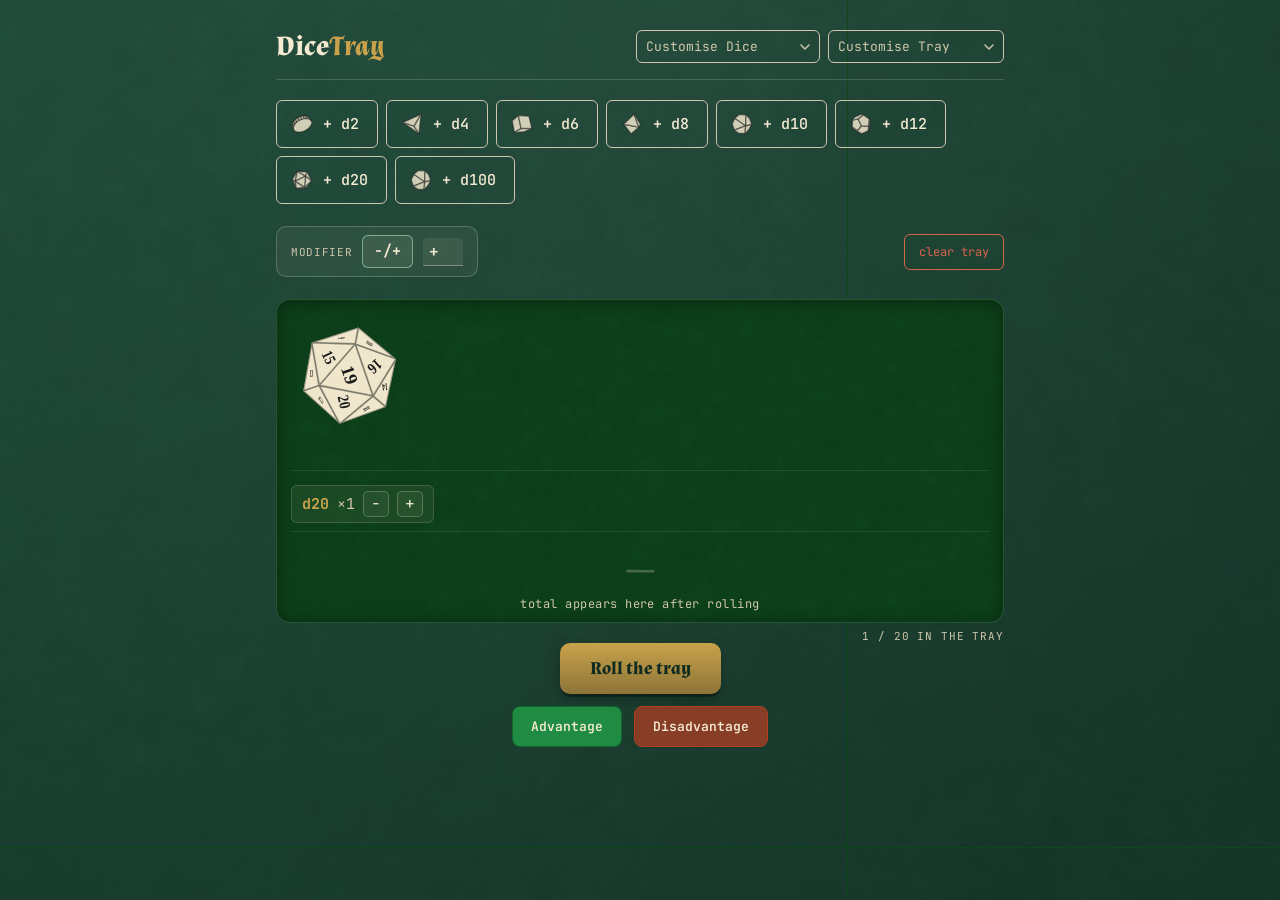
==== commit 20afb06c: "Fix d100 rotation to use bug" ====
--- a/index.html
+++ b/index.html
@@ -67,13 +67,13 @@
     --color-roll-btn-text: #0f2a20;  /* label on the roll button */
 
     /* Advantage button */
-    --color-adv-btn-bg:     #20e45eb6;
-    --color-adv-btn-border: #00ff51bf;
+    --color-adv-btn-bg:     #229e49d0;
+    --color-adv-btn-border:#11672cfb;
     --color-adv-btn-hover:  #9acdaa33;
 
     /* Disadvantage button */
-    --color-disadv-btn-bg:     #ff2f00a3;
-    --color-disadv-btn-border: #ff2f00bf;
+    --color-disadv-btn-bg:     #af3e25be;
+    --color-disadv-btn-border: #af3e25;
     --color-disadv-btn-hover:  #c47a6a33;
 
     /* Clear button */
@@ -1795,18 +1795,19 @@
     })
     .filter(Boolean);
 
-  // Also align percentile unit dice to match their owner's rotation delta.
-  // We do this by computing the rotation that was applied to the owner and
-  // applying the same to the unit die.
+  // Also align percentile unit dice. Each unit die must settle onto its own
+  // rolled face - it has its own currentQuat and faceNormal/up, independent
+  // of the owner die - so we compute its toQuat the same way as any other
+  // die. We just use azimuth 0 (same as the owner) so it ends up facing the
+  // viewer in step with its owner rather than at some unrelated rotation.
   diceToAlign.forEach((d) => {
     if (!d.isPercentileUnit) return;
-    const owner = diceToAlign.find(
-      (x) => !x.isPercentileUnit && x.pairId === d.pairId
-    );
-    if (!owner) return;
-    const ownerPair = pairs.find((p) => p.die === owner);
-    if (!ownerPair) return;
-    pairs.push({ die: d, fromQuat: d.currentQuat.slice(), toQuat: ownerPair.toQuat });
+    if (d.rolledLabel === null || d.rolledLabel === undefined) return;
+    if (pairs.some((p) => p.die === d)) return; // already handled above
+    const face = d.faceByLabel[d.rolledLabel];
+    if (!face) return;
+    const toQuat = solveSettleFromQuat(d.currentQuat, face.normal, face.up, false, 0);
+    pairs.push({ die: d, fromQuat: d.currentQuat.slice(), toQuat });
   });
 
   if (pairs.length === 0) { if (onDone) onDone(); return; }
@@ -2303,11 +2304,11 @@
     'color-roll-btn-top':    '#c9a24b',
     'color-roll-btn-bottom': '#8d7438',
     'color-roll-btn-text':   '#0f2a20',
-    'color-adv-btn-bg':      '#20e45eb6',
-    'color-adv-btn-border':  '#00ff51bf',
+    'color-adv-btn-bg':      '#229e49d0',
+    'color-adv-btn-border':  '#11672cfb',
     'color-adv-btn-hover':   '#9acdaa33',
-    'color-disadv-btn-bg':   '#ff2f00a3',
-    'color-disadv-btn-border':'#ff2f00bf',
+    'color-disadv-btn-bg':   '#af3e25be',
+    'color-disadv-btn-border':'#af3e25',
     'color-disadv-btn-hover':'#c47a6a33',
     'color-separator':       '#f4ead22e',
     'color-separator-subtle':'#f4ead21a',
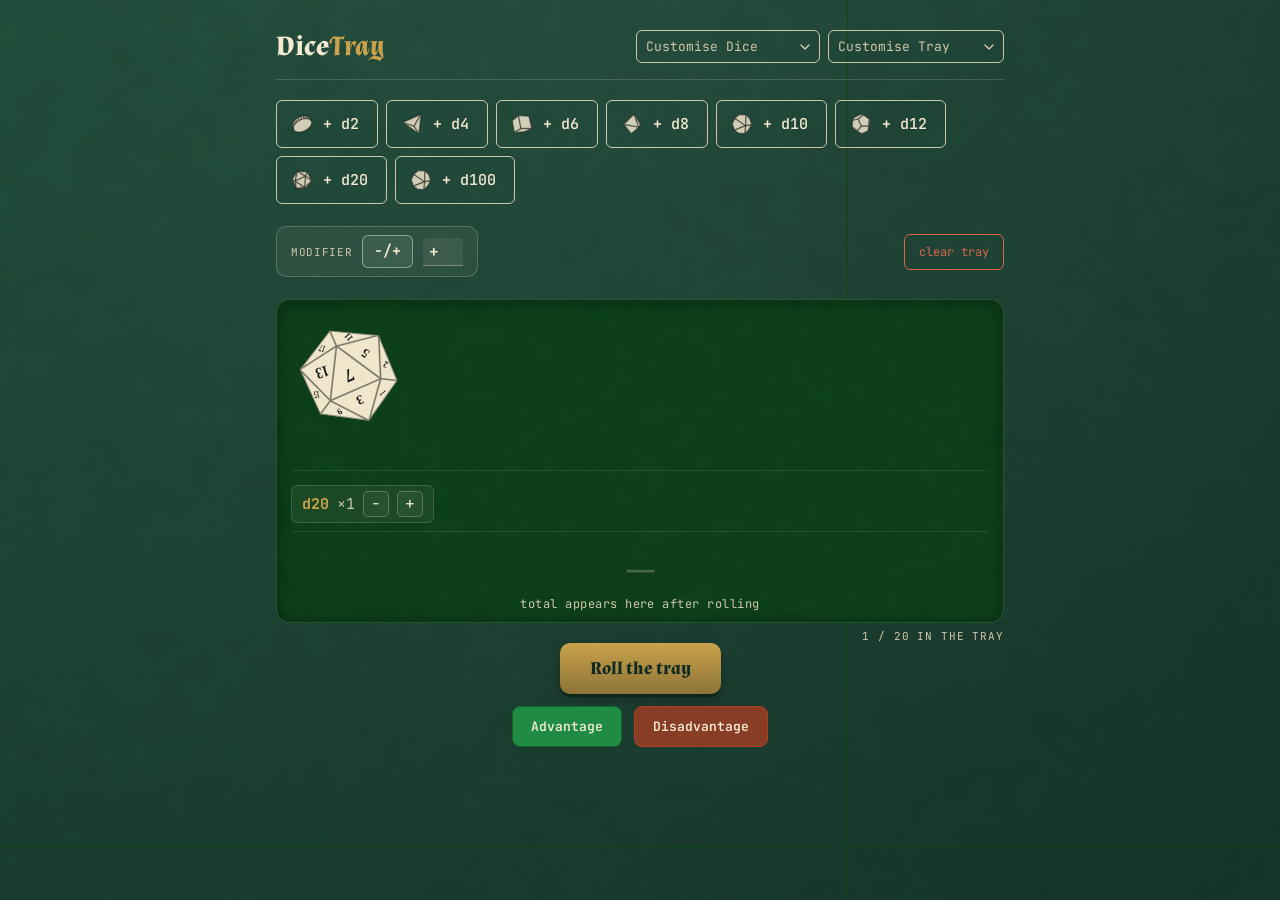
==== commit 0599083f: "Improve slate colours" ====
--- a/index.html
+++ b/index.html
@@ -2379,12 +2379,12 @@
   },
   'weathered-slate': {
     label: 'Weathered Slate',
-    'color-text':            '#e8eef4',
-    'color-text-secondary':  '#9aaab8',
-    'color-title':           '#e8eef4',
-    'color-dropdown-label':  '#9aaab8',
-    'color-modifier-label':  '#9aaab8',
-    'color-accent':          '#046982',
+    'color-text':            '#e0d4b8',
+    'color-text-secondary':  '#e0d4b8',
+    'color-title':           '#e0d4b8',
+    'color-dropdown-label':  '#e0d4b8',
+    'color-modifier-label':  '#e0d4b8',
+    'color-accent':          '#7f7f7f',
     'color-accent-secondary':'#3a9880',
     'color-die-stroke':      '#046982',
     'color-picker-icon':     '#e8eef4',
@@ -2394,9 +2394,9 @@
     'color-btn-bg':          '#e8eef40f',
     'color-btn-border':      '#60c8b047',
     'color-btn-hover':       '#60c8b024',
-    'color-roll-btn-top':    '#60c8b0',
-    'color-roll-btn-bottom': '#3a9880',
-    'color-roll-btn-text':   '#0e1418',
+    'color-roll-btn-top':    '#500a20',
+    'color-roll-btn-bottom': '#500a20',
+    'color-roll-btn-text':   '#e0d4b8',
     'color-adv-btn-bg':      '#50c8a01a',
     'color-adv-btn-border':  '#50c8a0a6',
     'color-adv-btn-hover':   '#50c8a038',
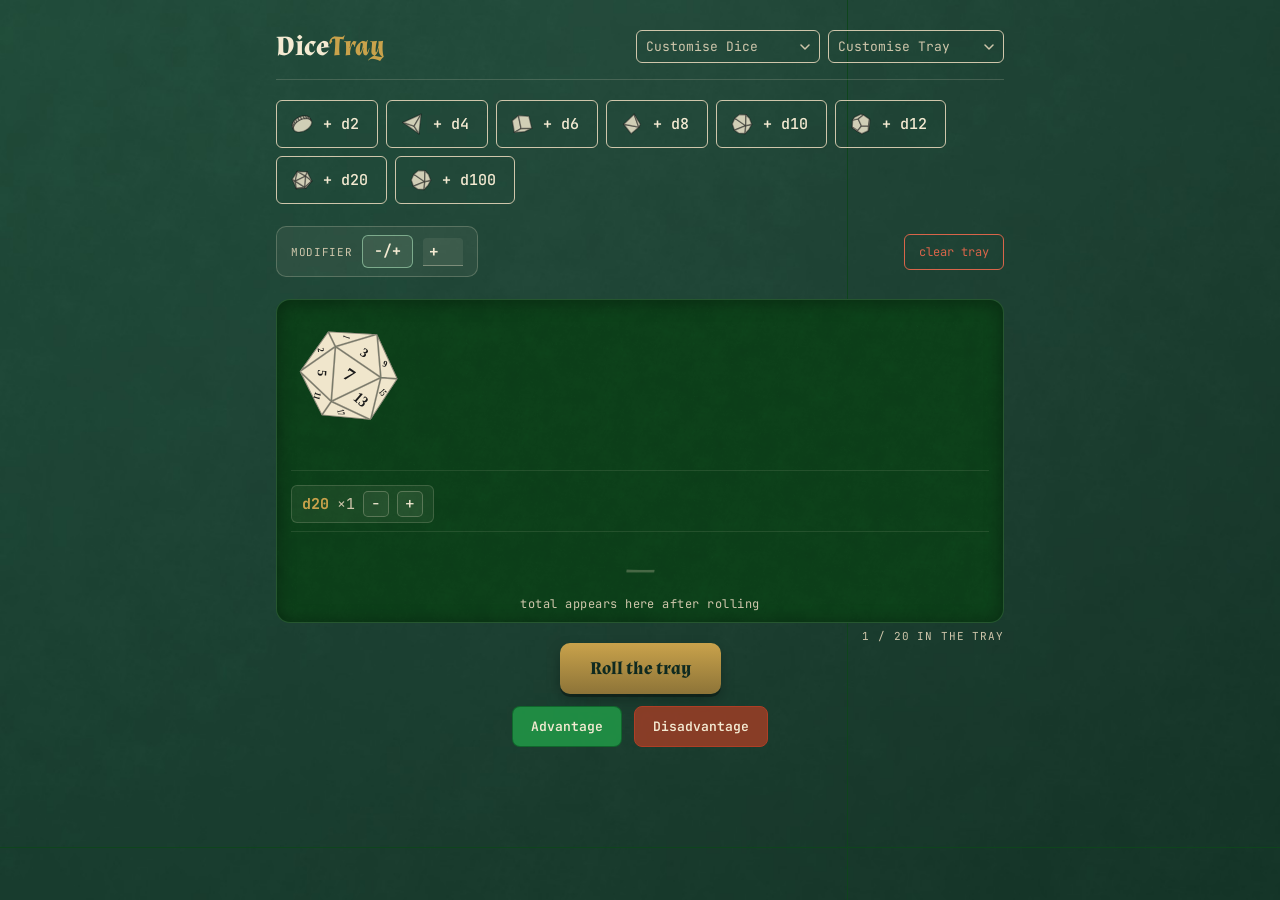
==== commit 4949e68a: "Split index.html into multiple files Break the single-file app into index.html (markup + link/script" ====
--- a/index.html
+++ b/index.html
@@ -28,488 +28,19 @@
 <meta name="viewport" content="width=device-width, initial-scale=1.0, maximum-scale=1, user-scalable=no" />
 <title>DiceTray</title>
 <link rel="icon" href="favicon.png" type="image/png">
-<style>
-  @import url('https://fonts.googleapis.com/css2?family=Almendra:opsz,wght@9..144,400;9..144,600;9..144,700&family=JetBrains+Mono:wght@400;500;700&family=Cinzel:wght@400;600;700&family=IM+Fell+English:ital@0;1&family=Rajdhani:wght@400;500;600;700&family=Uncial+Antiqua&family=Share+Tech+Mono&family=Playfair+Display:wght@400;600;700&family=Courier+Prime:wght@400;700&display=swap');
 
-  :root {
-    /* ── Tray theme variables — overridden by JS when a tray is selected ──── */
+<!-- Google Fonts: the app's only network dependency. Falls back to the
+     generic families named in css/theme.css when offline. -->
+<link rel="preconnect" href="https://fonts.googleapis.com">
+<link rel="preconnect" href="https://fonts.gstatic.com" crossorigin>
+<link rel="stylesheet" href="https://fonts.googleapis.com/css2?family=Almendra:opsz,wght@9..144,400;9..144,600;9..144,700&family=JetBrains+Mono:wght@400;500;700&family=Cinzel:wght@400;600;700&family=IM+Fell+English:ital@0;1&family=Rajdhani:wght@400;500;600;700&family=Uncial+Antiqua&family=Share+Tech+Mono&family=Playfair+Display:wght@400;600;700&family=Courier+Prime:wght@400;700&display=swap">
 
-    /* Text */
-    --color-text:            #f4ead2;  /* primary text: body, buttons, inputs */
-    --color-text-secondary:  #cfc6ab;  /* secondary text: labels, captions, muted UI */
-    --color-title:           #f4ead2;  /* "DiceTray" heading */
-    --color-dropdown-label:  #cfc6ab;  /* "Customise Dice" / "Customise Tray" labels */
-    --color-modifier-label:  #cfc6ab;  /* "modifier" label beside the input */
-
-    /* Accent */
-    --color-accent:           #c9a24b;  /* hover borders, focus rings, tag highlights, roll total */
-    --color-accent-secondary: #8d7438;  /* history section title */
-
-    /* Picker die icons */
-    --color-die-stroke:  #16382b;  /* SVG stroke on die-type buttons */
-    --color-picker-icon: #f4ead2;  /* SVG fill on die-type buttons */
-
-    /* Dropdown */
-    --color-dropdown-bg: #1f4d3a;  /* <option> background in selects */
-
-    /* Tray surface */
-    --color-tray-bg:    #142e22;  /* tray surface background colour */
-    --tray-texture:     none;     /* tray surface texture overlay (set by JS) */
-
-    /* Generic buttons (picker die buttons, group chip buttons) */
-    --color-btn-bg:     #f4ead20f;
-    --color-btn-border: #f4ead238;
-    --color-btn-hover:  #f4ead224;
-
-    /* Roll button */
-    --color-roll-btn-top:  #c9a24b;  /* gradient top */
-    --color-roll-btn-bottom: #8d7438;  /* gradient bottom */
-    --color-roll-btn-text: #0f2a20;  /* label on the roll button */
-
-    /* Advantage button */
-    --color-adv-btn-bg:     #229e49d0;
-    --color-adv-btn-border:#11672cfb;
-    --color-adv-btn-hover:  #9acdaa33;
-
-    /* Disadvantage button */
-    --color-disadv-btn-bg:     #af3e25be;
-    --color-disadv-btn-border: #af3e25;
-    --color-disadv-btn-hover:  #c47a6a33;
-
-    /* Clear button */
-    --color-btn-clear: #d8654a;  /* "clear tray" text and border */
-
-    /* Separators / dividers */
-    --color-separator:        #f4ead22e;  /* header underline */
-    --color-separator-subtle: #f4ead21a;  /* tray border, section dividers */
-
-    /* Font families — swapped per tray */
-    --font-title: 'Almendra', serif;
-    --font-ui:    'JetBrains Mono', monospace;
-  }
-
-  * { box-sizing: border-box; }
-
-  html, body {
-    margin: 0;
-    min-height: 100vh;
-    /* Use the current tray background colour as a fallback so that any
-       area not yet covered by the fixed #bg-layer image (e.g. during
-       scroll overscroll, or before the image has decoded) never shows
-       a plain white or transparent gap. JS keeps this in sync via the
-       --color-tray-bg variable, which is always set before the image loads. */
-    background-color: var(--color-tray-bg);
-    color: var(--color-text);
-    font-family: var(--font-title);
-    overflow-x: hidden;
-    transition: color 0.3s ease, background-color 0.3s ease;
-  }
-
-  .tray-root {
-    width: 100%;
-    max-width: 760px;
-    margin: 0 auto;
-    padding: 28px 16px 48px;
-    display: flex;
-    flex-direction: column;
-    align-items: center;
-  }
-
-  .tray-header {
-    width: 100%;
-    display: flex;
-    justify-content: space-between;
-    align-items: center;
-    border-bottom: 1px solid var(--color-separator);
-    padding-bottom: 14px;
-    margin-bottom: 20px;
-    gap: 12px;
-    flex-wrap: wrap;
-  }
-  .tray-controls {
-    display: flex;
-    gap: 8px;
-    flex-wrap: wrap;
-    align-items: center;
-    justify-content: flex-end;
-  }
-
-  .tray-title { font-family: var(--font-title); font-size: 28px; font-weight: 700; margin: 0; color: var(--color-title); flex-shrink: 0; transition: color 0.3s; }
-  .tray-title .accent { color: var(--color-accent); font-style: italic; font-weight: 600; }
-
-  /* Colour scheme dropdown */
-  .colour-scheme-wrapper {
-    position: relative;
-    flex-shrink: 0;
-  }
-
-  /* Fixed label that always shows regardless of selected value */
-  .colour-scheme-label {
-    position: absolute;
-    inset: 0 28px 0 10px;  /* leave room for the chevron on the right */
-    display: flex;
-    align-items: center;
-    font-family: var(--font-ui);
-    font-size: 13px;
-    color: var(--color-dropdown-label);
-    pointer-events: none;  /* clicks pass through to the select beneath */
-    white-space: nowrap;
-    overflow: hidden;
-    transition: color 0.15s;
-    z-index: 1;
-  }
-  .colour-scheme-wrapper:hover .colour-scheme-label { color: var(--color-dropdown-label); }
-
-  .colour-scheme-select {
-    font-family: var(--font-ui);
-    font-size: 13px;
-    letter-spacing: 0;
-    background-color: transparent;
-    border: 1px solid var(--color-text-secondary);
-    /* Make the native selected-value text invisible — the overlay label shows instead */
-    color: transparent;
-    padding: 7px 28px 7px 10px;
-    border-radius: 6px;
-    cursor: pointer;
-    appearance: none;
-    -webkit-appearance: none;
-    background-image: url("data:image/svg+xml,%3Csvg xmlns='http://www.w3.org/2000/svg' width='10' height='6' viewBox='0 0 10 6'%3E%3Cpath d='M1 1l4 4 4-4' stroke='%23cfc6ab' stroke-width='1.5' fill='none' stroke-linecap='round' stroke-linejoin='round'/%3E%3C/svg%3E");
-    background-repeat: no-repeat;
-    background-position: right 9px center;
-    transition: border-color 0.15s, background-color 0.15s;
-    min-width: 140px;
-  }
-  .colour-scheme-select:hover {
-    border-color: var(--color-accent);
-    background-color: var(--color-btn-hover);
-  }
-  .colour-scheme-select:focus {
-    outline: 2px solid var(--color-accent);
-    outline-offset: 2px;
-  }
-  /* Style the select options (limited browser support but helpful where it works) */
-  .colour-scheme-select option {
-    background: var(--color-dropdown-bg);
-    color: var(--color-text);
-    font-family: var(--font-ui);
-    font-size: 13px;
-  }
-
-  .picker { width: 100%; display: flex; flex-wrap: wrap; gap: 8px; margin-bottom: 22px; }
-
-  .picker-btn {
-    font-family: var(--font-ui);
-    font-size: 15px;
-    font-weight: 500;
-    background: transparent;
-    border: 1px solid var(--color-text-secondary);
-    color: var(--color-text);
-    padding: 11px 18px 11px 13px;
-    border-radius: 6px;
-    cursor: pointer;
-    display: inline-flex;
-    align-items: center;
-    gap: 9px;
-    transition: background 0.15s, border-color 0.15s, transform 0.1s, color 0.3s;
-  }
-  .picker-icon {
-    width: 24px;
-    height: 24px;
-    flex: none;
-    overflow: visible;
-  }
-  .picker-icon path {
-    fill: var(--color-picker-icon);
-    fill-opacity: 0.85;
-    stroke: var(--color-die-stroke);
-    stroke-width: 1.4;
-    stroke-linejoin: round;
-    vector-effect: non-scaling-stroke;
-  }
-  .picker-btn:disabled .picker-icon path { fill-opacity: 0.5; }
-  .picker-btn:hover:not(:disabled) { background: var(--color-btn-hover); border-color: var(--color-accent); color: var(--color-text); }
-  .picker-btn:active:not(:disabled) { transform: scale(0.96); }
-  .picker-btn:disabled { opacity: 0.35; cursor: not-allowed; }
-  .picker-btn:focus-visible { outline: 2px solid var(--color-accent); outline-offset: 2px; }
-
-  .picker-clear {
-    font-family: var(--font-ui);
-    font-size: 12px;
-    background: none;
-    border: 1px solid var(--color-btn-clear);
-    color: var(--color-btn-clear);
-    padding: 9px 14px;
-    border-radius: 6px;
-    cursor: pointer;
-  }
-  .modifier-row .picker-clear { margin-left: auto; }
-  .picker-clear:hover:not(:disabled) { background: #d8654a1f; }
-  .picker-clear:disabled { opacity: 0.35; cursor: not-allowed; }
-  .picker-clear:focus-visible { outline: 2px solid var(--color-btn-clear); outline-offset: 2px; }
-
-  .tray-surface {
-    width: 100%;
-    background: var(--color-tray-bg);
-    border: 1px solid var(--color-separator-subtle);
-    border-radius: 14px;
-    padding: 18px 14px 10px;
-    min-height: 240px;
-    box-shadow: inset 0 2px 18px #00000059;
-    transition: border-color 0.3s, background 0.3s;
-    position: relative;
-    overflow: hidden;
-  }
-  .tray-surface::before {
-    content: '';
-    position: absolute;
-    inset: 0;
-    border-radius: 14px;
-    background-image: var(--tray-texture);
-    background-size: cover;
-    background-position: center;
-    opacity: 0.55;
-    pointer-events: none;
-    z-index: 0;
-  }
-  .tray-surface > * { position: relative; z-index: 1; }
-
-  .tray-empty {
-    position: absolute;
-    inset: 0;
-    display: flex;
-    align-items: center;
-    justify-content: center;
-    font-family: var(--font-ui);
-    font-size: 13px;
-    color: var(--color-text-secondary);
-    text-align: center;
-    padding: 60px 10px;
-  }
-
-  .dice-field {
-    position: relative;
-    width: 100%;
-    min-height: 120px;
-  }
-
-  #dice-canvas {
-    display: block;
-    width: 100%;
-    touch-action: pan-y;
-    cursor: default;
-    -webkit-tap-highlight-color: transparent;
-  }
-
-  .group-list {
-    display: flex;
-    flex-wrap: wrap;
-    gap: 8px;
-    margin-top: 16px;
-    padding-top: 14px;
-    border-top: 1px solid var(--color-separator-subtle);
-  }
-  .group-chip {
-    font-family: var(--font-ui);
-    font-size: 15px;
-    color: var(--color-text-secondary);
-    background: #f4ead20f;
-    border: 1px solid #f4ead229;
-    border-radius: 6px;
-    padding: 5px 10px;
-    display: flex;
-    align-items: center;
-    gap: 8px;
-  }
-  .group-chip .tag { color: var(--color-accent); font-weight: 700; }
-  .group-chip button {
-    width: 26px; height: 26px;
-    border-radius: 5px;
-    border: 1px solid #f4ead240;
-    background: #f4ead20d;
-    color: var(--color-text);
-    font-family: var(--font-ui);
-    font-size: 16px;
-    line-height: 1;
-    cursor: pointer;
-    display: flex; align-items: center; justify-content: center;
-    padding: 0;
-  }
-  .group-chip button:hover { background: #f4ead226; }
-
-  /* Count label right-aligned, Roll button centred, both on same row */
-  .count-label-row {
-    width: 100%;
-    display: grid;
-    grid-template-columns: 1fr auto 1fr;
-    align-items: center;
-    margin-top: 6px;
-  }
-  .count-label-row .tray-sub {
-    grid-column: 3;
-    justify-self: end;
-  }
-  .count-label-row .roll-btn {
-    grid-column: 2;
-    justify-self: center;
-  }
-  .tray-sub {
-    font-family: var(--font-ui);
-    font-size: 11px;
-    letter-spacing: 0.08em;
-    text-transform: uppercase;
-    color: var(--color-text-secondary);
-  }
-
-  .adv-row {
-    width: 100%;
-    display: flex;
-    align-items: center;
-    justify-content: center;
-    gap: 12px;
-    margin-top: 12px;
-    flex-wrap: wrap;
-  }
-
-  .roll-btn {
-    font-family: var(--font-title);
-    font-weight: 700;
-    font-size: 18px;
-    background: linear-gradient(180deg, var(--color-roll-btn-top), var(--color-roll-btn-bottom));
-    color: var(--color-roll-btn-text);
-    border: none;
-    border-radius: 10px;
-    padding: 14px 30px;
-    cursor: pointer;
-    box-shadow: 0 3px 0 #0000004c, 0 6px 14px #00000040;
-    transition: transform 0.1s, box-shadow 0.1s, background 0.3s;
-  }
-  .roll-btn:hover:not(:disabled) { transform: translateY(-1px); }
-  .roll-btn:active:not(:disabled) { transform: translateY(2px); box-shadow: 0 1px 0 #0000004c, 0 2px 6px #00000040; }
-  .roll-btn:disabled { opacity: 0.5; cursor: not-allowed; }
-  .roll-btn:focus-visible { outline: 2px solid var(--color-text); outline-offset: 3px; }
-
-  .adv-btn {
-    font-family: var(--font-ui);
-    font-size: 13px;
-    font-weight: 600;
-    background: var(--color-adv-btn-bg);
-    border: 1.5px solid var(--color-adv-btn-border);
-    color: var(--color-text);
-    padding: 11px 18px;
-    border-radius: 8px;
-    cursor: pointer;
-    transition: background 0.15s, border-color 0.15s, transform 0.1s, color 0.3s;
-  }
-  .adv-btn:hover:not(:disabled) { background: var(--color-adv-btn-hover); border-color: var(--color-adv-btn-border); filter: brightness(1.2); }
-  .adv-btn:active:not(:disabled) { transform: translateY(2px); }
-  .adv-btn:disabled { opacity: 0.4; cursor: not-allowed; background: var(--color-btn-bg); border-color: var(--color-btn-border); }
-  .adv-btn.disadv { background: var(--color-disadv-btn-bg); border-color: var(--color-disadv-btn-border); }
-  .adv-btn.disadv:hover:not(:disabled) { background: var(--color-disadv-btn-hover); border-color: var(--color-disadv-btn-border); filter: brightness(1.2); }
-  .adv-btn:focus-visible { outline: 2px solid var(--color-text); outline-offset: 3px; }
-
-  .modifier-row {
-    width: 100%;
-    display: flex;
-    align-items: center;
-    gap: 12px;
-    margin-bottom: 22px;
-  }
-
-  .modifier-box {
-    display: flex;
-    align-items: center;
-    gap: 10px;
-    background: #f4ead20f;
-    border: 1px solid #f4ead238;
-    border-radius: 10px;
-    padding: 8px 14px;
-    cursor: text;
-  }
-  .modifier-label {
-    font-family: var(--font-ui);
-    font-size: 11px;
-    letter-spacing: 0.06em;
-    text-transform: uppercase;
-    color: var(--color-modifier-label);
-  }
-  .modifier-sign-btn {
-    font-family: var(--font-ui);
-    font-size: 15px;
-    font-weight: 600;
-    line-height: 1;
-    background: #f4ead214;
-    border: 1px solid #f4ead247;
-    color: var(--color-text-secondary);
-    border-radius: 6px;
-    padding: 8px 11px;
-    cursor: pointer;
-    transition: background 0.15s, border-color 0.15s, color 0.15s;
-  }
-  .modifier-sign-btn:hover { background: #f4ead229; border-color: var(--color-accent); color: var(--color-text); }
-  .modifier-sign-btn:active { transform: translateY(1px); }
-  .modifier-sign-btn.is-negative { border-color: #c47a6ab2; color: var(--color-text); }
-  .modifier-sign-btn.is-positive { border-color: #9acdaab2; color: var(--color-text); }
-  .modifier-sign-btn:disabled { opacity: 0.5; cursor: not-allowed; }
-
-  .modifier-input {
-    width: 4ch;
-    font-family: var(--font-ui);
-    font-size: 16px;
-    font-weight: 500;
-    background: #f4ead214;
-    border: none;
-    border-bottom: 1.5px solid #f4ead259;
-    border-radius: 4px 4px 0 0;
-    color: var(--color-text);
-    text-align: left;
-    padding: 3px 2px 3px 6px;
-  }
-  .modifier-input:focus { outline: none; border-bottom-color: var(--color-accent); background: #f4ead221; }
-  .modifier-input::placeholder { color: var(--color-text-secondary); opacity: 0.6; }
-  .modifier-box:has(.modifier-input:focus) { border-color: var(--color-accent); }
-  .modifier-box:has(.modifier-input:disabled) { opacity: 0.5; cursor: not-allowed; }
-
-  .roll-total {
-    width: 100%;
-    text-align: center;
-    padding-top: 16px;
-    margin-top: 8px;
-    border-top: 1px solid var(--color-separator-subtle);
-    min-height: 64px;
-  }
-  .roll-total .total-number {
-    font-family: 'Almendra', serif;
-    font-weight: 700;
-    font-size: 44px;
-    color: var(--color-accent);
-    line-height: 1;
-    display: block;
-  }
-  .roll-total .total-number.is-placeholder {
-    color: var(--color-text-secondary);
-    opacity: 0.3;
-  }
-  .roll-total .total-caption {
-    font-family: var(--font-ui);
-    font-size: 12px;
-    letter-spacing: 0.04em;
-    color: var(--color-text-secondary);
-    display: block;
-    margin-top: 4px;
-  }
-
-  .history { width: 100%; margin-top: 22px; font-family: var(--font-ui); font-size: 11.5px; color: var(--color-text-secondary); }
-  .history-title { text-transform: uppercase; letter-spacing: 0.08em; font-size: 10px; color: var(--color-accent-secondary); margin-bottom: 8px; }
-  .history-row { display: flex; justify-content: space-between; gap: 12px; padding: 5px 0; border-bottom: 1px solid var(--color-separator-subtle); }
-  .history-row .h-total { color: var(--color-text); flex-shrink: 0; }
-  .history-row .h-summary { opacity: 0.8; overflow: hidden; text-overflow: ellipsis; white-space: nowrap; }
-
-  @media (max-width: 480px) {
-    .tray-title { font-size: 23px; }
-    .colour-scheme-select { min-width: 110px; font-size: 12px; }
-    .tray-controls { gap: 6px; }
-  }
-</style>
+<link rel="stylesheet" href="css/theme.css">
+<link rel="stylesheet" href="css/base.css">
+<link rel="stylesheet" href="css/controls.css">
+<link rel="stylesheet" href="css/tray.css">
+<link rel="stylesheet" href="css/actions.css">
+<link rel="stylesheet" href="css/results.css">
 </head>
 <body>
 <div id="bg-layer" style="position:fixed;top:0;left:0;width:100%;height:100%;z-index:0;pointer-events:none;background-size:cover;background-position:center;background-repeat:no-repeat;background-attachment:fixed;transition:background-image 0.3s ease;"></div>
@@ -577,1976 +108,25 @@
   </div>
 </div>
 
-<script id="dice-geometry-data" type="application/json">{"2":{"vertices":[[0.92,0.0,0.16],[0.888652,0.238114,0.16],[0.796743,0.46,0.16],[0.650538,0.650538,0.16],[0.46,0.796743,0.16],[0.238114,0.888652,0.16],[0.0,0.92,0.16],[-0.238114,0.888652,0.16],[-0.46,0.796743,0.16],[-0.650538,0.650538,0.16],[-0.796743,0.46,0.16],[-0.888652,0.238114,0.16],[-0.92,0.0,0.16],[-0.888652,-0.238114,0.16],[-0.796743,-0.46,0.16],[-0.650538,-0.650538,0.16],[-0.46,-0.796743,0.16],[-0.238114,-0.888652,0.16],[-0.0,-0.92,0.16],[0.238114,-0.888652,0.16],[0.46,-0.796743,0.16],[0.650538,-0.650538,0.16],[0.796743,-0.46,0.16],[0.888652,-0.238114,0.16],[0.92,0.0,-0.16],[0.888652,0.238114,-0.16],[0.796743,0.46,-0.16],[0.650538,0.650538,-0.16],[0.46,0.796743,-0.16],[0.238114,0.888652,-0.16],[0.0,0.92,-0.16],[-0.238114,0.888652,-0.16],[-0.46,0.796743,-0.16],[-0.650538,0.650538,-0.16],[-0.796743,0.46,-0.16],[-0.888652,0.238114,-0.16],[-0.92,0.0,-0.16],[-0.888652,-0.238114,-0.16],[-0.796743,-0.46,-0.16],[-0.650538,-0.650538,-0.16],[-0.46,-0.796743,-0.16],[-0.238114,-0.888652,-0.16],[-0.0,-0.92,-0.16],[0.238114,-0.888652,-0.16],[0.46,-0.796743,-0.16],[0.650538,-0.650538,-0.16],[0.796743,-0.46,-0.16],[0.888652,-0.238114,-0.16]],"faces":[{"normal":[0,0,1],"centroid":[0,0,0.16],"vertexIndices":[0,1,2,3,4,5,6,7,8,9,10,11,12,13,14,15,16,17,18,19,20,21,22,23],"local2d":[[0.92,0.0],[0.888652,0.238114],[0.796743,0.46],[0.650538,0.650538],[0.46,0.796743],[0.238114,0.888652],[0.0,0.92],[-0.238114,0.888652],[-0.46,0.796743],[-0.650538,0.650538],[-0.796743,0.46],[-0.888652,0.238114],[-0.92,0.0],[-0.888652,-0.238114],[-0.796743,-0.46],[-0.650538,-0.650538],[-0.46,-0.796743],[-0.238114,-0.888652],[-0.0,-0.92],[0.238114,-0.888652],[0.46,-0.796743],[0.650538,-0.650538],[0.796743,-0.46],[0.888652,-0.238114]],"rotation":[[1,0,0],[0,1,0],[0,0,1]]},{"normal":[0,0,-1],"centroid":[0,0,-0.16],"vertexIndices":[47,46,45,44,43,42,41,40,39,38,37,36,35,34,33,32,31,30,29,28,27,26,25,24],"local2d":[[0.888652,0.238114],[0.796743,0.46],[0.650538,0.650538],[0.46,0.796743],[0.238114,0.888652],[-0.0,0.92],[-0.238114,0.888652],[-0.46,0.796743],[-0.650538,0.650538],[-0.796743,0.46],[-0.888652,0.238114],[-0.92,-0.0],[-0.888652,-0.238114],[-0.796743,-0.46],[-0.650538,-0.650538],[-0.46,-0.796743],[-0.238114,-0.888652],[0.0,-0.92],[0.238114,-0.888652],[0.46,-0.796743],[0.650538,-0.650538],[0.796743,-0.46],[0.888652,-0.238114],[0.92,0.0]],"rotation":[[1,0,0],[0,-1,0],[0,0,-1]]},{"normal":[0.991445,0.130526,-0.0],"centroid":[0.904326,0.119057,0.0],"vertexIndices":[0,1,25,24],"local2d":[[-0.120084,0.16],[0.120084,0.16],[0.120084,-0.16],[-0.120084,-0.16]],"rotation":[[-0.1305261922200513,0.0,0.9914448613738105],[0.9914448613738105,0.0,0.1305261922200513],[0.0,1.0,-0.0]]},{"normal":[0.92388,0.382683,-0.0],"centroid":[0.842698,0.349057,0.0],"vertexIndices":[1,2,26,25],"local2d":[[-0.120084,0.16],[0.120084,0.16],[0.120084,-0.16],[-0.120084,-0.16]],"rotation":[[-0.38268343236508995,0.0,0.9238795325112867],[0.9238795325112866,0.0,0.38268343236509],[0.0,1.0,-0.0]]},{"normal":[0.793353,0.608761,-0.0],"centroid":[0.723641,0.555269,0.0],"vertexIndices":[2,3,27,26],"local2d":[[-0.120084,0.16],[0.120084,0.16],[0.120084,-0.16],[-0.120084,-0.16]],"rotation":[[-0.6087614290087209,0.0,0.793353340291235],[0.793353340291235,0.0,0.6087614290087209],[0.0,1.0,-0.0]]},{"normal":[0.608761,0.793353,-0.0],"centroid":[0.555269,0.723641,0.0],"vertexIndices":[3,4,28,27],"local2d":[[-0.120084,0.16],[0.120084,0.16],[0.120084,-0.16],[-0.120084,-0.16]],"rotation":[[-0.7933533402912349,0.0,0.608761429008721],[0.608761429008721,0.0,0.7933533402912349],[0.0,1.0,-0.0]]},{"normal":[0.382683,0.92388,-0.0],"centroid":[0.349057,0.842698,0.0],"vertexIndices":[4,5,29,28],"local2d":[[-0.120084,0.16],[0.120084,0.16],[0.120084,-0.16],[-0.120084,-0.16]],"rotation":[[-0.9238795325112866,0.0,0.38268343236509017],[0.38268343236509017,0.0,0.9238795325112866],[0.0,1.0,-0.0]]},{"normal":[0.130526,0.991445,-0.0],"centroid":[0.119057,0.904326,0.0],"vertexIndices":[5,6,30,29],"local2d":[[-0.120084,0.16],[0.120084,0.16],[0.120084,-0.16],[-0.120084,-0.16]],"rotation":[[-0.9914448613738105,0.0,0.13052619222005132],[0.13052619222005132,0.0,0.9914448613738105],[0.0,1.0,-0.0]]},{"normal":[-0.130526,0.991445,0.0],"centroid":[-0.119057,0.904326,0.0],"vertexIndices":[6,7,31,30],"local2d":[[-0.120084,0.16],[0.120084,0.16],[0.120084,-0.16],[-0.120084,-0.16]],"rotation":[[-0.9914448613738105,0.0,-0.1305261922200513],[-0.1305261922200513,0.0,0.9914448613738105],[0.0,1.0,0.0]]},{"normal":[-0.382683,0.92388,0.0],"centroid":[-0.349057,0.842698,0.0],"vertexIndices":[7,8,32,31],"local2d":[[-0.120084,0.16],[0.120084,0.16],[0.120084,-0.16],[-0.120084,-0.16]],"rotation":[[-0.9238795325112866,0.0,-0.3826834323650901],[-0.3826834323650901,0.0,0.9238795325112866],[0.0,1.0,0.0]]},{"normal":[-0.608761,0.793353,0.0],"centroid":[-0.555269,0.723641,0.0],"vertexIndices":[8,9,33,32],"local2d":[[-0.120084,0.16],[0.120084,0.16],[0.120084,-0.16],[-0.120084,-0.16]],"rotation":[[-0.7933533402912353,0.0,-0.6087614290087204],[-0.6087614290087204,0.0,0.7933533402912353],[0.0,1.0,0.0]]},{"normal":[-0.793353,0.608761,0.0],"centroid":[-0.723641,0.555269,0.0],"vertexIndices":[9,10,34,33],"local2d":[[-0.120084,0.16],[0.120084,0.16],[0.120084,-0.16],[-0.120084,-0.16]],"rotation":[[-0.6087614290087209,0.0,-0.7933533402912349],[-0.7933533402912349,0.0,0.6087614290087209],[0.0,1.0,0.0]]},{"normal":[-0.92388,0.382683,0.0],"centroid":[-0.842698,0.349057,0.0],"vertexIndices":[10,11,35,34],"local2d":[[-0.120084,0.16],[0.120084,0.16],[0.120084,-0.16],[-0.120084,-0.16]],"rotation":[[-0.38268343236509,0.0,-0.9238795325112867],[-0.9238795325112866,0.0,0.38268343236509006],[0.0,1.0,0.0]]},{"normal":[-0.991445,0.130526,0.0],"centroid":[-0.904326,0.119057,0.0],"vertexIndices":[11,12,36,35],"local2d":[[-0.120084,0.16],[0.120084,0.16],[0.120084,-0.16],[-0.120084,-0.16]],"rotation":[[-0.13052619222005166,0.0,-0.9914448613738104],[-0.9914448613738104,0.0,0.13052619222005166],[0.0,1.0,0.0]]},{"normal":[-0.991445,-0.130526,0.0],"centroid":[-0.904326,-0.119057,0.0],"vertexIndices":[12,13,37,36],"local2d":[[-0.120084,0.16],[0.120084,0.16],[0.120084,-0.16],[-0.120084,-0.16]],"rotation":[[0.1305261922200512,0.0,-0.9914448613738105],[-0.9914448613738105,0.0,-0.1305261922200512],[0.0,1.0,0.0]]},{"normal":[-0.92388,-0.382683,0.0],"centroid":[-0.842698,-0.349057,0.0],"vertexIndices":[13,14,38,37],"local2d":[[-0.120084,0.16],[0.120084,0.16],[0.120084,-0.16],[-0.120084,-0.16]],"rotation":[[0.38268343236509,0.0,-0.9238795325112867],[-0.9238795325112866,0.0,-0.38268343236509006],[0.0,1.0,0.0]]},{"normal":[-0.793353,-0.608761,0.0],"centroid":[-0.723641,-0.555269,0.0],"vertexIndices":[14,15,39,38],"local2d":[[-0.120084,0.16],[0.120084,0.16],[0.120084,-0.16],[-0.120084,-0.16]],"rotation":[[0.6087614290087202,0.0,-0.7933533402912355],[-0.7933533402912355,0.0,-0.6087614290087202],[0.0,1.0,0.0]]},{"normal":[-0.608761,-0.793353,0.0],"centroid":[-0.555269,-0.723641,0.0],"vertexIndices":[15,16,40,39],"local2d":[[-0.120084,0.16],[0.120084,0.16],[0.120084,-0.16],[-0.120084,-0.16]],"rotation":[[0.7933533402912348,0.0,-0.6087614290087211],[-0.6087614290087211,0.0,-0.7933533402912348],[0.0,1.0,0.0]]},{"normal":[-0.382683,-0.92388,0.0],"centroid":[-0.349057,-0.842698,0.0],"vertexIndices":[16,17,41,40],"local2d":[[-0.120084,0.16],[0.120084,0.16],[0.120084,-0.16],[-0.120084,-0.16]],"rotation":[[0.9238795325112866,0.0,-0.38268343236509],[-0.38268343236508995,0.0,-0.9238795325112867],[0.0,1.0,0.0]]},{"normal":[-0.130526,-0.991445,0.0],"centroid":[-0.119057,-0.904326,0.0],"vertexIndices":[17,18,42,41],"local2d":[[-0.120084,0.16],[0.120084,0.16],[0.120084,-0.16],[-0.120084,-0.16]],"rotation":[[0.9914448613738105,0.0,-0.13052619222005143],[-0.13052619222005143,0.0,-0.9914448613738105],[0.0,1.0,0.0]]},{"normal":[0.130526,-0.991445,0.0],"centroid":[0.119057,-0.904326,0.0],"vertexIndices":[18,19,43,42],"local2d":[[-0.120084,0.16],[0.120084,0.16],[0.120084,-0.16],[-0.120084,-0.16]],"rotation":[[0.9914448613738104,0.0,0.13052619222005143],[0.1305261922200514,0.0,-0.9914448613738105],[0.0,1.0,0.0]]},{"normal":[0.382683,-0.92388,0.0],"centroid":[0.349057,-0.842698,0.0],"vertexIndices":[19,20,44,43],"local2d":[[-0.120084,0.16],[0.120084,0.16],[0.120084,-0.16],[-0.120084,-0.16]],"rotation":[[0.9238795325112868,0.0,0.38268343236508956],[0.38268343236508956,0.0,-0.9238795325112868],[0.0,1.0,0.0]]},{"normal":[0.608761,-0.793353,0.0],"centroid":[0.555269,-0.723641,0.0],"vertexIndices":[20,21,45,44],"local2d":[[-0.120084,0.16],[0.120084,0.16],[0.120084,-0.16],[-0.120084,-0.16]],"rotation":[[0.7933533402912353,0.0,0.6087614290087207],[0.6087614290087207,0.0,-0.7933533402912353],[0.0,1.0,0.0]]},{"normal":[0.793353,-0.608761,0.0],"centroid":[0.723641,-0.555269,0.0],"vertexIndices":[21,22,46,45],"local2d":[[-0.120084,0.16],[0.120084,0.16],[0.120084,-0.16],[-0.120084,-0.16]],"rotation":[[0.608761429008721,0.0,0.7933533402912349],[0.7933533402912349,0.0,-0.608761429008721],[0.0,1.0,0.0]]},{"normal":[0.92388,-0.382683,0.0],"centroid":[0.842698,-0.349057,0.0],"vertexIndices":[22,23,47,46],"local2d":[[-0.120084,0.16],[0.120084,0.16],[0.120084,-0.16],[-0.120084,-0.16]],"rotation":[[0.3826834323650905,0.0,0.9238795325112865],[0.9238795325112865,0.0,-0.3826834323650905],[0.0,1.0,0.0]]},{"normal":[0.991445,-0.130526,0.0],"centroid":[0.904326,-0.119057,0.0],"vertexIndices":[23,0,24,47],"local2d":[[-0.120084,0.16],[0.120084,0.16],[0.120084,-0.16],[-0.120084,-0.16]],"rotation":[[0.13052619222005177,0.0,0.9914448613738104],[0.9914448613738104,0.0,-0.13052619222005177],[0.0,1.0,0.0]]}]},"4":{"vertices":[[0.57735,0.57735,0.57735],[0.57735,-0.57735,-0.57735],[-0.57735,0.57735,-0.57735],[-0.57735,-0.57735,0.57735]],"faces":[{"normal":[-0.5774,-0.5774,-0.5774],"centroid":[-0.19245,-0.19245,-0.19245],"vertexIndices":[2,1,3],"local2d":[[-0.471405,-0.816567],[0.942809,0.0],[-0.471405,0.816567]],"rotation":[[0.816426,0.0,-0.5774],[-0.408319,-0.707168,-0.5774],[-0.408319,0.707168,-0.5774]]},{"normal":[-0.5774,0.5774,0.5774],"centroid":[-0.19245,0.19245,0.19245],"vertexIndices":[3,0,2],"local2d":[[-0.471405,-0.816567],[0.942809,0.0],[-0.471405,0.816567]],"rotation":[[0.816426,0.0,-0.5774],[0.408319,0.707168,0.5774],[0.408319,-0.707168,0.5774]]},{"normal":[0.5774,-0.5774,0.5774],"centroid":[0.19245,-0.19245,0.19245],"vertexIndices":[3,1,0],"local2d":[[-0.942809,-0.0],[0.471405,-0.816567],[0.471405,0.816567]],"rotation":[[0.816426,0.0,0.5774],[0.408319,0.707168,-0.5774],[-0.408319,0.707168,0.5774]]},{"normal":[0.5774,0.5774,-0.5774],"centroid":[0.19245,0.19245,-0.19245],"vertexIndices":[2,0,1],"local2d":[[-0.942809,-0.0],[0.471405,-0.816567],[0.471405,0.816567]],"rotation":[[0.816426,0.0,0.5774],[-0.408319,-0.707168,0.5774],[0.408319,-0.707168,-0.5774]]}]},"6":{"vertices":[[-0.57735,-0.57735,-0.57735],[-0.57735,-0.57735,0.57735],[-0.57735,0.57735,-0.57735],[-0.57735,0.57735,0.57735],[0.57735,-0.57735,-0.57735],[0.57735,-0.57735,0.57735],[0.57735,0.57735,-0.57735],[0.57735,0.57735,0.57735]],"faces":[{"normal":[-1.0,-0.0,-0.0],"centroid":[-0.57735,0.0,0.0],"vertexIndices":[1,3,2,0],"local2d":[[-0.57735,-0.57735],[0.57735,-0.57735],[0.57735,0.57735],[-0.57735,0.57735]],"rotation":[[0.0,0.0,-1.0],[1.0,0.0,-0.0],[0.0,-1.0,-0.0]]},{"normal":[0.0,-1.0,0.0],"centroid":[0.0,-0.57735,0.0],"vertexIndices":[0,4,5,1],"local2d":[[-0.57735,-0.57735],[0.57735,-0.57735],[0.57735,0.57735],[-0.57735,0.57735]],"rotation":[[1.0,-0.0,0.0],[0.0,0.0,-1.0],[0.0,1.0,0.0]]},{"normal":[-0.0,-0.0,-1.0],"centroid":[0.0,0.0,-0.57735],"vertexIndices":[2,6,4,0],"local2d":[[-0.57735,-0.57735],[0.57735,-0.57735],[0.57735,0.57735],[-0.57735,0.57735]],"rotation":[[1.0,0.0,-0.0],[0.0,-1.0,-0.0],[0.0,0.0,-1.0]]},{"normal":[-0.0,-0.0,1.0],"centroid":[0.0,0.0,0.57735],"vertexIndices":[1,5,7,3],"local2d":[[-0.57735,-0.57735],[0.57735,-0.57735],[0.57735,0.57735],[-0.57735,0.57735]],"rotation":[[1.0,-0.0,-0.0],[0.0,1.0,-0.0],[0.0,0.0,1.0]]},{"normal":[0.0,1.0,-0.0],"centroid":[0.0,0.57735,0.0],"vertexIndices":[3,7,6,2],"local2d":[[-0.57735,-0.57735],[0.57735,-0.57735],[0.57735,0.57735],[-0.57735,0.57735]],"rotation":[[1.0,0.0,0.0],[0.0,-0.0,1.0],[0.0,-1.0,-0.0]]},{"normal":[1.0,-0.0,-0.0],"centroid":[0.57735,0.0,0.0],"vertexIndices":[4,6,7,5],"local2d":[[-0.57735,-0.57735],[0.57735,-0.57735],[0.57735,0.57735],[-0.57735,0.57735]],"rotation":[[0.0,0.0,1.0],[1.0,-0.0,-0.0],[0.0,1.0,-0.0]]}]},"8":{"vertices":[[1.0,0.0,0.0],[-1.0,0.0,0.0],[0.0,1.0,0.0],[0.0,-1.0,0.0],[0.0,0.0,1.0],[0.0,0.0,-1.0]],"faces":[{"normal":[-0.5774,-0.5774,-0.5774],"centroid":[-0.333333,-0.333333,-0.333333],"vertexIndices":[1,5,3],"local2d":[[-0.816497,-0.0],[0.408248,-0.707168],[0.408248,0.707168]],"rotation":[[0.816426,0.0,-0.5774],[-0.408319,-0.707168,-0.5774],[-0.408319,0.707168,-0.5774]]},{"normal":[-0.5774,-0.5774,0.5774],"centroid":[-0.333333,-0.333333,0.333333],"vertexIndices":[3,4,1],"local2d":[[0.408248,-0.707168],[0.408248,0.707168],[-0.816497,0.0]],"rotation":[[0.816426,0.0,-0.5774],[-0.408319,0.707168,-0.5774],[0.408319,0.707168,0.5774]]},{"normal":[-0.5774,0.5774,-0.5774],"centroid":[-0.333333,0.333333,-0.333333],"vertexIndices":[2,5,1],"local2d":[[0.408248,-0.707168],[0.408248,0.707168],[-0.816497,0.0]],"rotation":[[0.816426,0.0,-0.5774],[0.408319,-0.707168,0.5774],[-0.408319,-0.707168,-0.5774]]},{"normal":[-0.5774,0.5774,0.5774],"centroid":[-0.333333,0.333333,0.333333],"vertexIndices":[1,4,2],"local2d":[[-0.816497,-0.0],[0.408248,-0.707168],[0.408248,0.707168]],"rotation":[[0.816426,0.0,-0.5774],[0.408319,0.707168,0.5774],[0.408319,-0.707168,0.5774]]},{"normal":[0.5774,-0.5774,-0.5774],"centroid":[0.333333,-0.333333,-0.333333],"vertexIndices":[5,0,3],"local2d":[[-0.408248,-0.707168],[0.816497,-0.0],[-0.408248,0.707168]],"rotation":[[0.816426,0.0,0.5774],[0.408319,-0.707168,-0.5774],[0.408319,0.707168,-0.5774]]},{"normal":[0.5774,-0.5774,0.5774],"centroid":[0.333333,-0.333333,0.333333],"vertexIndices":[3,0,4],"local2d":[[-0.408248,-0.707168],[0.816497,0.0],[-0.408248,0.707168]],"rotation":[[0.816426,0.0,0.5774],[0.408319,0.707168,-0.5774],[-0.408319,0.707168,0.5774]]},{"normal":[0.5774,0.5774,-0.5774],"centroid":[0.333333,0.333333,-0.333333],"vertexIndices":[2,0,5],"local2d":[[-0.408248,-0.707168],[0.816497,0.0],[-0.408248,0.707168]],"rotation":[[0.816426,0.0,0.5774],[-0.408319,-0.707168,0.5774],[0.408319,-0.707168,-0.5774]]},{"normal":[0.5774,0.5774,0.5774],"centroid":[0.333333,0.333333,0.333333],"vertexIndices":[4,0,2],"local2d":[[-0.408248,-0.707168],[0.816497,-0.0],[-0.408248,0.707168]],"rotation":[[0.816426,0.0,0.5774],[-0.408319,0.707168,0.5774],[-0.408319,-0.707168,0.5774]]}]},"10":{"vertices":[[0.0,0.0,1.0],[0.0,0.0,-1.0],[0.994412,0.0,0.105573],[0.30729,0.945742,0.105573],[-0.804496,0.5845,0.105573],[-0.804496,-0.5845,0.105573],[0.30729,-0.945742,0.105573],[0.804496,0.5845,-0.105573],[-0.30729,0.945742,-0.105573],[-0.994412,0.0,-0.105573],[-0.30729,-0.945742,-0.105573],[0.804496,-0.5845,-0.105573]],"faces":[{"normal":[-0.7435,-0.0,0.6687],"centroid":[-0.650851,0.0,0.276393],"vertexIndices":[5,0,4,9],"local2d":[[-0.229753,-0.584486],[0.973249,-0.0],[-0.229753,0.584486],[-0.513743,0.0]],"rotation":[[0.668756,-0.0,-0.7435],[0.0,0.999976,-0.0],[0.743482,0.0,0.6687]]},{"normal":[-0.6015,-0.437,-0.6687],"centroid":[-0.526549,-0.382561,-0.276393],"vertexIndices":[9,1,10,5],"local2d":[[-0.585655,-0.226786],[0.659111,-0.716066],[0.274465,0.564867],[-0.347921,0.377985]],"rotation":[[0.798888,0.0,-0.6015],[-0.329039,-0.837071,-0.437],[-0.503498,0.547031,-0.6687]]},{"normal":[-0.6015,0.437,-0.6687],"centroid":[-0.526549,0.382561,-0.276393],"vertexIndices":[4,8,1,9],"local2d":[[-0.347921,-0.377985],[0.274465,-0.564867],[0.659111,0.716066],[-0.585655,0.226786]],"rotation":[[0.798888,-0.0,-0.6015],[0.329039,-0.837071,0.437],[-0.503498,-0.547031,-0.6687]]},{"normal":[-0.2298,-0.7071,0.6687],"centroid":[-0.201124,-0.618996,0.276393],"vertexIndices":[5,10,6,0],"local2d":[[-0.619956,-0.100407],[-0.109081,-0.502019],[0.52239,-0.348612],[0.206647,0.951038]],"rotation":[[0.973239,-0.0,-0.2298],[-0.16696,0.687089,-0.7071],[0.157893,0.726545,0.6687]]},{"normal":[-0.2298,0.7071,0.6687],"centroid":[-0.201124,0.618996,0.276393],"vertexIndices":[0,3,8,4],"local2d":[[0.206647,-0.951038],[0.52239,0.348612],[-0.109081,0.502019],[-0.619956,0.100407]],"rotation":[[0.973239,0.0,-0.2298],[0.16696,0.687089,0.7071],[0.157893,-0.726545,0.6687]]},{"normal":[0.2298,-0.7071,-0.6687],"centroid":[0.201124,-0.618996,-0.276393],"vertexIndices":[1,11,6,10],"local2d":[[-0.206647,-0.951038],[0.619956,0.100407],[0.109081,0.502019],[-0.52239,0.348612]],"rotation":[[0.973239,-0.0,0.2298],[0.16696,-0.687089,-0.7071],[0.157893,0.726545,-0.6687]]},{"normal":[0.2298,0.7071,-0.6687],"centroid":[0.201124,0.618996,-0.276393],"vertexIndices":[8,3,7,1],"local2d":[[-0.52239,-0.348612],[0.109081,-0.502019],[0.619956,-0.100407],[-0.206647,0.951038]],"rotation":[[0.973239,0.0,0.2298],[-0.16696,-0.687089,0.7071],[0.157893,-0.726545,-0.6687]]},{"normal":[0.6015,-0.437,0.6687],"centroid":[0.526549,-0.382561,0.276393],"vertexIndices":[6,11,2,0],"local2d":[[-0.274465,-0.564867],[0.347921,-0.377985],[0.585655,0.226786],[-0.659111,0.716066]],"rotation":[[0.798888,0.0,0.6015],[0.329039,0.837071,-0.437],[-0.503498,0.547031,0.6687]]},{"normal":[0.6015,0.437,0.6687],"centroid":[0.526549,0.382561,0.276393],"vertexIndices":[0,2,7,3],"local2d":[[-0.659111,-0.716066],[0.585655,-0.226786],[0.347921,0.377985],[-0.274465,0.564867]],"rotation":[[0.798888,-0.0,0.6015],[-0.329039,0.837071,0.437],[-0.503498,-0.547031,0.6687]]},{"normal":[0.7435,-0.0,-0.6687],"centroid":[0.650851,-0.0,-0.276393],"vertexIndices":[1,7,2,11],"local2d":[[-0.973249,-0.0],[0.229753,-0.584486],[0.513743,-0.0],[0.229753,0.584486]],"rotation":[[0.668756,0.0,0.7435],[0.0,-0.999976,-0.0],[0.743482,0.0,-0.6687]]}]},"12":{"vertices":[[-0.57735,-0.57735,-0.57735],[-0.57735,0.57735,-0.57735],[0.356822,0.0,-0.934172],[-0.356822,0.0,-0.934172],[0.0,-0.934172,0.356822],[0.57735,-0.57735,-0.57735],[0.0,-0.934172,-0.356822],[-0.934172,0.356822,0.0],[-0.934172,-0.356822,0.0],[-0.57735,-0.57735,0.57735],[-0.356822,0.0,0.934172],[-0.57735,0.57735,0.57735],[0.0,0.934172,0.356822],[0.0,0.934172,-0.356822],[0.57735,0.57735,-0.57735],[0.934172,-0.356822,0.0],[0.356822,0.0,0.934172],[0.57735,-0.57735,0.57735],[0.57735,0.57735,0.57735],[0.934172,0.356822,0.0]],"faces":[{"normal":[-0.8507,0.0,-0.5257],"centroid":[-0.675973,0.0,-0.417775],"vertexIndices":[7,1,3,0,8],"local2d":[[-0.491123,-0.356831],[0.187592,-0.577365],[0.607062,0.0],[0.187592,0.577365],[-0.491123,0.356831]],"rotation":[[0.525616,0.0,-0.8507],[0.0,-1.000025,0.0],[-0.850722,-0.0,-0.5257]]},{"normal":[-0.8507,0.0,0.5257],"centroid":[-0.675973,0.0,0.417775],"vertexIndices":[8,9,10,11,7],"local2d":[[-0.491123,-0.356831],[0.187592,-0.577365],[0.607062,0.0],[0.187592,0.577365],[-0.491123,0.356831]],"rotation":[[0.525616,0.0,-0.8507],[0.0,1.000025,0.0],[0.850722,-0.0,0.5257]]},{"normal":[-0.5257,-0.8507,-0.0],"centroid":[-0.417775,-0.675973,0.0],"vertexIndices":[0,6,4,9,8],"local2d":[[-0.187592,-0.577365],[0.491123,-0.356831],[0.491123,0.356831],[-0.187592,0.577365],[-0.607062,0.0]],"rotation":[[0.850662,-0.0,-0.5257],[-0.525713,0.0,-0.8507],[0.0,1.000025,-0.0]]},{"normal":[-0.5257,0.8507,-0.0],"centroid":[-0.417775,0.675973,0.0],"vertexIndices":[11,12,13,1,7],"local2d":[[-0.187592,-0.577365],[0.491123,-0.356831],[0.491123,0.356831],[-0.187592,0.577365],[-0.607062,0.0]],"rotation":[[0.850662,0.0,-0.5257],[0.525713,0.0,0.8507],[0.0,-1.000025,-0.0]]},{"normal":[0.0,-0.5257,-0.8507],"centroid":[0.0,-0.417775,-0.675973],"vertexIndices":[3,2,5,6,0],"local2d":[[-0.356822,-0.491136],[0.356822,-0.491136],[0.57735,0.187597],[0.0,0.607077],[-0.57735,0.187597]],"rotation":[[1.0,0.0,0.0],[0.0,-0.8507,-0.5257],[0.0,0.5257,-0.8507]]},{"normal":[0.0,-0.5257,0.8507],"centroid":[0.0,-0.417775,0.675973],"vertexIndices":[9,4,17,16,10],"local2d":[[-0.57735,-0.187597],[0.0,-0.607077],[0.57735,-0.187597],[0.356822,0.491136],[-0.356822,0.491136]],"rotation":[[1.0,-0.0,0.0],[0.0,0.8507,-0.5257],[0.0,0.5257,0.8507]]},{"normal":[0.0,0.5257,-0.8507],"centroid":[0.0,0.417775,-0.675973],"vertexIndices":[1,13,14,2,3],"local2d":[[-0.57735,-0.187597],[0.0,-0.607077],[0.57735,-0.187597],[0.356822,0.491136],[-0.356822,0.491136]],"rotation":[[1.0,0.0,0.0],[0.0,-0.8507,0.5257],[0.0,-0.5257,-0.8507]]},{"normal":[-0.0,0.5257,0.8507],"centroid":[0.0,0.417775,0.675973],"vertexIndices":[10,16,18,12,11],"local2d":[[-0.356822,-0.491136],[0.356822,-0.491136],[0.57735,0.187597],[0.0,0.607077],[-0.57735,0.187597]],"rotation":[[1.0,0.0,-0.0],[0.0,0.8507,0.5257],[0.0,-0.5257,0.8507]]},{"normal":[0.5257,-0.8507,-0.0],"centroid":[0.417775,-0.675973,0.0],"vertexIndices":[6,5,15,17,4],"local2d":[[-0.491123,-0.356831],[0.187592,-0.577365],[0.607062,0.0],[0.187592,0.577365],[-0.491123,0.356831]],"rotation":[[0.850662,0.0,0.5257],[0.525713,-0.0,-0.8507],[0.0,1.000025,-0.0]]},{"normal":[0.5257,0.8507,-0.0],"centroid":[0.417775,0.675973,0.0],"vertexIndices":[12,18,19,14,13],"local2d":[[-0.491123,-0.356831],[0.187592,-0.577365],[0.607062,0.0],[0.187592,0.577365],[-0.491123,0.356831]],"rotation":[[0.850662,0.0,0.5257],[-0.525713,-0.0,0.8507],[0.0,-1.000025,-0.0]]},{"normal":[0.8507,0.0,-0.5257],"centroid":[0.675973,0.0,-0.417775],"vertexIndices":[14,19,15,5,2],"local2d":[[-0.187592,-0.577365],[0.491123,-0.356831],[0.491123,0.356831],[-0.187592,0.577365],[-0.607062,0.0]],"rotation":[[0.525616,0.0,0.8507],[0.0,-1.000025,0.0],[0.850722,0.0,-0.5257]]},{"normal":[0.8507,0.0,0.5257],"centroid":[0.675973,0.0,0.417775],"vertexIndices":[17,15,19,18,16],"local2d":[[-0.187592,-0.577365],[0.491123,-0.356831],[0.491123,0.356831],[-0.187592,0.577365],[-0.607062,0.0]],"rotation":[[0.525616,-0.0,0.8507],[0.0,1.000025,0.0],[-0.850722,0.0,0.5257]]}]},"20":{"vertices":[[0.0,-0.525731,-0.850651],[0.0,-0.525731,0.850651],[0.0,0.525731,-0.850651],[0.0,0.525731,0.850651],[-0.525731,-0.850651,0.0],[-0.525731,0.850651,0.0],[0.525731,-0.850651,0.0],[0.525731,0.850651,0.0],[-0.850651,0.0,-0.525731],[-0.850651,0.0,0.525731],[0.850651,0.0,-0.525731],[0.850651,0.0,0.525731]],"faces":[{"normal":[-0.9342,-0.3568,-0.0],"centroid":[-0.742344,-0.28355,0.0],"vertexIndices":[9,8,4],"local2d":[[0.303531,-0.525741],[0.303531,0.525741],[-0.607062,0.0]],"rotation":[[-0.356806,0.0,-0.9342],[0.934178,0.0,-0.3568],[0.0,-1.000018,-0.0]]},{"normal":[-0.9342,0.3568,-0.0],"centroid":[-0.742344,0.28355,0.0],"vertexIndices":[9,5,8],"local2d":[[-0.303531,-0.525741],[0.607062,0.0],[-0.303531,0.525741]],"rotation":[[0.356806,0.0,-0.9342],[0.934178,0.0,0.3568],[0.0,-1.000018,-0.0]]},{"normal":[-0.5774,-0.5774,-0.5774],"centroid":[-0.458794,-0.458794,-0.458794],"vertexIndices":[8,0,4],"local2d":[[-0.479925,-0.37178],[0.561906,-0.229773],[-0.081981,0.601553]],"rotation":[[0.816426,0.0,-0.5774],[-0.408319,-0.707168,-0.5774],[-0.408319,0.707168,-0.5774]]},{"normal":[-0.5774,-0.5774,0.5774],"centroid":[-0.458794,-0.458794,0.458794],"vertexIndices":[4,1,9],"local2d":[[-0.081981,-0.601553],[0.561906,0.229773],[-0.479925,0.37178]],"rotation":[[0.816426,0.0,-0.5774],[-0.408319,0.707168,-0.5774],[0.408319,0.707168,0.5774]]},{"normal":[-0.5774,0.5774,-0.5774],"centroid":[-0.458794,0.458794,-0.458794],"vertexIndices":[5,2,8],"local2d":[[-0.081981,-0.601553],[0.561906,0.229773],[-0.479925,0.37178]],"rotation":[[0.816426,0.0,-0.5774],[0.408319,-0.707168,0.5774],[-0.408319,-0.707168,-0.5774]]},{"normal":[-0.5774,0.5774,0.5774],"centroid":[-0.458794,0.458794,0.458794],"vertexIndices":[9,3,5],"local2d":[[-0.479925,-0.37178],[0.561906,-0.229773],[-0.081981,0.601553]],"rotation":[[0.816426,0.0,-0.5774],[0.408319,0.707168,0.5774],[0.408319,-0.707168,0.5774]]},{"normal":[-0.3568,-0.0,-0.9342],"centroid":[-0.28355,0.0,-0.742344],"vertexIndices":[2,0,8],"local2d":[[0.303531,-0.525741],[0.303531,0.525741],[-0.607062,0.0]],"rotation":[[0.934178,0.0,-0.3568],[0.0,-1.000018,-0.0],[-0.356806,0.0,-0.9342]]},{"normal":[-0.3568,0.0,0.9342],"centroid":[-0.28355,0.0,0.742344],"vertexIndices":[1,3,9],"local2d":[[0.303531,-0.525741],[0.303531,0.525741],[-0.607062,0.0]],"rotation":[[0.934178,0.0,-0.3568],[0.0,1.000018,0.0],[0.356806,-0.0,0.9342]]},{"normal":[-0.0,-0.9342,-0.3568],"centroid":[0.0,-0.742344,-0.28355],"vertexIndices":[0,6,4],"local2d":[[0.0,-0.607073],[0.525731,0.303536],[-0.525731,0.303536]],"rotation":[[1.0,0.0,-0.0],[0.0,-0.3568,-0.9342],[0.0,0.9342,-0.3568]]},{"normal":[-0.0,-0.9342,0.3568],"centroid":[0.0,-0.742344,0.28355],"vertexIndices":[4,6,1],"local2d":[[-0.525731,-0.303536],[0.525731,-0.303536],[0.0,0.607073]],"rotation":[[1.0,-0.0,-0.0],[0.0,0.3568,-0.9342],[0.0,0.9342,0.3568]]},{"normal":[-0.0,0.9342,-0.3568],"centroid":[0.0,0.742344,-0.28355],"vertexIndices":[5,7,2],"local2d":[[-0.525731,-0.303536],[0.525731,-0.303536],[0.0,0.607073]],"rotation":[[1.0,0.0,-0.0],[0.0,-0.3568,0.9342],[0.0,-0.9342,-0.3568]]},{"normal":[0.0,0.9342,0.3568],"centroid":[0.0,0.742344,0.28355],"vertexIndices":[3,7,5],"local2d":[[0.0,-0.607073],[0.525731,0.303536],[-0.525731,0.303536]],"rotation":[[1.0,0.0,0.0],[0.0,0.3568,0.9342],[0.0,-0.9342,0.3568]]},{"normal":[0.3568,0.0,-0.9342],"centroid":[0.28355,0.0,-0.742344],"vertexIndices":[2,10,0],"local2d":[[-0.303531,-0.525741],[0.607062,0.0],[-0.303531,0.525741]],"rotation":[[0.934178,0.0,0.3568],[0.0,-1.000018,0.0],[0.356806,0.0,-0.9342]]},{"normal":[0.3568,-0.0,0.9342],"centroid":[0.28355,0.0,0.742344],"vertexIndices":[1,11,3],"local2d":[[-0.303531,-0.525741],[0.607062,0.0],[-0.303531,0.525741]],"rotation":[[0.934178,0.0,0.3568],[0.0,1.000018,-0.0],[-0.356806,0.0,0.9342]]},{"normal":[0.5774,-0.5774,-0.5774],"centroid":[0.458794,-0.458794,-0.458794],"vertexIndices":[0,10,6],"local2d":[[-0.561906,-0.229773],[0.479925,-0.37178],[0.081981,0.601553]],"rotation":[[0.816426,0.0,0.5774],[0.408319,-0.707168,-0.5774],[0.408319,0.707168,-0.5774]]},{"normal":[0.5774,-0.5774,0.5774],"centroid":[0.458794,-0.458794,0.458794],"vertexIndices":[6,11,1],"local2d":[[0.081981,-0.601553],[0.479925,0.37178],[-0.561906,0.229773]],"rotation":[[0.816426,0.0,0.5774],[0.408319,0.707168,-0.5774],[-0.408319,0.707168,0.5774]]},{"normal":[0.5774,0.5774,-0.5774],"centroid":[0.458794,0.458794,-0.458794],"vertexIndices":[7,10,2],"local2d":[[0.081981,-0.601553],[0.479925,0.37178],[-0.561906,0.229773]],"rotation":[[0.816426,0.0,0.5774],[-0.408319,-0.707168,0.5774],[0.408319,-0.707168,-0.5774]]},{"normal":[0.5774,0.5774,0.5774],"centroid":[0.458794,0.458794,0.458794],"vertexIndices":[3,11,7],"local2d":[[-0.561906,-0.229773],[0.479925,-0.37178],[0.081981,0.601553]],"rotation":[[0.816426,0.0,0.5774],[-0.408319,0.707168,0.5774],[-0.408319,-0.707168,0.5774]]},{"normal":[0.9342,-0.3568,-0.0],"centroid":[0.742344,-0.28355,0.0],"vertexIndices":[10,11,6],"local2d":[[0.303531,-0.525741],[0.303531,0.525741],[-0.607062,0.0]],"rotation":[[0.356806,0.0,0.9342],[0.934178,-0.0,-0.3568],[0.0,1.000018,-0.0]]},{"normal":[0.9342,0.3568,0.0],"centroid":[0.742344,0.28355,0.0],"vertexIndices":[10,7,11],"local2d":[[-0.303531,-0.525741],[0.607062,0.0],[-0.303531,0.525741]],"rotation":[[-0.356806,0.0,0.9342],[0.934178,-0.0,0.3568],[0.0,1.000018,0.0]]}]},"100":{"vertices":[[0.0,0.0,1.0],[0.0,0.0,-1.0],[0.994412,0.0,0.105573],[0.30729,0.945742,0.105573],[-0.804496,0.5845,0.105573],[-0.804496,-0.5845,0.105573],[0.30729,-0.945742,0.105573],[0.804496,0.5845,-0.105573],[-0.30729,0.945742,-0.105573],[-0.994412,0.0,-0.105573],[-0.30729,-0.945742,-0.105573],[0.804496,-0.5845,-0.105573]],"faces":[{"normal":[-0.7435,-0.0,0.6687],"centroid":[-0.650851,0.0,0.276393],"vertexIndices":[5,0,4,9],"local2d":[[-0.229753,-0.584486],[0.973249,-0.0],[-0.229753,0.584486],[-0.513743,0.0]],"rotation":[[0.668756,-0.0,-0.7435],[0.0,0.999976,-0.0],[0.743482,0.0,0.6687]]},{"normal":[-0.6015,-0.437,-0.6687],"centroid":[-0.526549,-0.382561,-0.276393],"vertexIndices":[9,1,10,5],"local2d":[[-0.585655,-0.226786],[0.659111,-0.716066],[0.274465,0.564867],[-0.347921,0.377985]],"rotation":[[0.798888,0.0,-0.6015],[-0.329039,-0.837071,-0.437],[-0.503498,0.547031,-0.6687]]},{"normal":[-0.6015,0.437,-0.6687],"centroid":[-0.526549,0.382561,-0.276393],"vertexIndices":[4,8,1,9],"local2d":[[-0.347921,-0.377985],[0.274465,-0.564867],[0.659111,0.716066],[-0.585655,0.226786]],"rotation":[[0.798888,-0.0,-0.6015],[0.329039,-0.837071,0.437],[-0.503498,-0.547031,-0.6687]]},{"normal":[-0.2298,-0.7071,0.6687],"centroid":[-0.201124,-0.618996,0.276393],"vertexIndices":[5,10,6,0],"local2d":[[-0.619956,-0.100407],[-0.109081,-0.502019],[0.52239,-0.348612],[0.206647,0.951038]],"rotation":[[0.973239,-0.0,-0.2298],[-0.16696,0.687089,-0.7071],[0.157893,0.726545,0.6687]]},{"normal":[-0.2298,0.7071,0.6687],"centroid":[-0.201124,0.618996,0.276393],"vertexIndices":[0,3,8,4],"local2d":[[0.206647,-0.951038],[0.52239,0.348612],[-0.109081,0.502019],[-0.619956,0.100407]],"rotation":[[0.973239,0.0,-0.2298],[0.16696,0.687089,0.7071],[0.157893,-0.726545,0.6687]]},{"normal":[0.2298,-0.7071,-0.6687],"centroid":[0.201124,-0.618996,-0.276393],"vertexIndices":[1,11,6,10],"local2d":[[-0.206647,-0.951038],[0.619956,0.100407],[0.109081,0.502019],[-0.52239,0.348612]],"rotation":[[0.973239,-0.0,0.2298],[0.16696,-0.687089,-0.7071],[0.157893,0.726545,-0.6687]]},{"normal":[0.2298,0.7071,-0.6687],"centroid":[0.201124,0.618996,-0.276393],"vertexIndices":[8,3,7,1],"local2d":[[-0.52239,-0.348612],[0.109081,-0.502019],[0.619956,-0.100407],[-0.206647,0.951038]],"rotation":[[0.973239,0.0,0.2298],[-0.16696,-0.687089,0.7071],[0.157893,-0.726545,-0.6687]]},{"normal":[0.6015,-0.437,0.6687],"centroid":[0.526549,-0.382561,0.276393],"vertexIndices":[6,11,2,0],"local2d":[[-0.274465,-0.564867],[0.347921,-0.377985],[0.585655,0.226786],[-0.659111,0.716066]],"rotation":[[0.798888,0.0,0.6015],[0.329039,0.837071,-0.437],[-0.503498,0.547031,0.6687]]},{"normal":[0.6015,0.437,0.6687],"centroid":[0.526549,0.382561,0.276393],"vertexIndices":[0,2,7,3],"local2d":[[-0.659111,-0.716066],[0.585655,-0.226786],[0.347921,0.377985],[-0.274465,0.564867]],"rotation":[[0.798888,-0.0,0.6015],[-0.329039,0.837071,0.437],[-0.503498,-0.547031,0.6687]]},{"normal":[0.7435,-0.0,-0.6687],"centroid":[0.650851,-0.0,-0.276393],"vertexIndices":[1,7,2,11],"local2d":[[-0.973249,-0.0],[0.229753,-0.584486],[0.513743,-0.0],[0.229753,0.584486]],"rotation":[[0.668756,0.0,0.7435],[0.0,-0.999976,-0.0],[0.743482,0.0,-0.6687]]}]}}</script>
-<script>
-
-/* =========================================================================
-   COLOUR SCHEMES
-   Each scheme defines:
-     body:        fill colour for the cream/primary die
-     bodyDark:    fill colour for the dark/inverted die (advantage/disadvantage)
-     numeral:     numeral colour on a cream/primary die
-     numeralDark: numeral colour on the dark/inverted die
-     stroke:      edge line colour on a cream/primary die
-     strokeDark:  edge line colour on the dark/inverted die
-   ========================================================================= */
-const COLOUR_SCHEMES = {
-  ivory: {
-    // Ivory & Jet — pairs with green felt (#0e451c dark green)
-    body:        '#f0e6cc',   // warm ivory — bright on dark green
-    bodyDark:    '#1a1a1a',   // jet black — distinct from green, cream numeral reads
-    numeral:     '#1a1a1a',   // jet on ivory
-    numeralDark: '#f0e6cc',   // ivory on jet
-    stroke:      '#1a1a1a73',
-    strokeDark:  '#f0e6cc73',
-  },
-  scarlet: {
-    // Scarlet & Gold — pairs with ivory marble (#ddd6c8 pale stone)
-    body:        '#63001a',   // deep scarlet — dark on pale stone
-    bodyDark:    '#d4a017',   // dark gold — different warm dark on pale stone
-    numeral:     '#EAE86F',   // bright gold on scarlet
-    numeralDark: '#63001a',   // pale cream on gold
-    stroke:      '#EAE86F73',
-    strokeDark:  '#63001a',
-  },
-  cobalt: {
-    // Cobalt & Amber — pairs with parchment (#e0bf77 warm amber)
-    body:        '#1a2e60',   // deep cobalt — dark on amber, cool contrast
-    bodyDark:    '#e89b02',   // burnt sienna — dark on amber, warm contrast
-    numeral:     '#e8d898',   // pale gold on cobalt
-    numeralDark: '#1a2e60',   // same pale gold on sienna — unified parchment palette
-    stroke:      '#e8d89873',
-    strokeDark:  '#1a2e60',
-  },
-  amethyst: {
-    // Amethyst & Silver — pairs with midnight velvet (#2a1733 dark purple)
-    body:        '#e8e8f0',   // pale amethyst — luminous on dark purple
-    bodyDark:    '#ba3cd6',   // cool silver-white — bright on dark purple
-    numeral:     '#ae30db',   // near-black violet on pale amethyst
-    numeralDark: '#ddd7de',   // deep purple on silver
-    stroke:      '#2a105073',
-    strokeDark:  '#ddd7de',
-  },
-  ember: {
-    // Ember & Frost — pairs with weathered slate (#141820 near-black blue-grey)
-    body:        '#e8641e',   // vivid ember-orange — warm and bright on near-black
-    bodyDark:    '#c8d8e8',   // cool silver-blue frost — bright and cold on near-black
-    numeral:     '#0e0c0a',   // near-black on orange
-    numeralDark: '#02968d',   // dark slate on frost
-    stroke:      '#0e0c0a73',
-    strokeDark:  '#1c243073',
-  },
-  obsidian: {
-    // Obsidian & Jade — pairs with ivory marble (#ddd6c8 pale stone)
-    body:        '#0a0c0a',   // obsidian black — stark on pale stone
-    bodyDark:    '#02e39c',   // deep malachite — also reads on pale stone
-    numeral:     '#02e39c',   // vivid jade on black
-    numeralDark: '#000000',   // pale jade on deep malachite
-    stroke:      '#48c89073',
-    strokeDark:  '#000000',
-  },
-  copper: {
-    // Copper & Verdigris — pairs with weathered slate (#141820 near-black)
-    body:        '#ff9f29',   // burnished copper — warm bright on near-black
-    bodyDark:    '#4ab8a0',   // verdigris — cool bright on near-black
-    numeral:     '#100800',   // near-black on copper
-    numeralDark: '#a15a03',   // near-black on verdigris
-    stroke:      '#10080073',
-    strokeDark:  '#0a1a1473',
-  },
-  wine: {
-    // Wine & Bone — pairs with green felt (#0e451c dark green)
-    body:        '#500a20',   // deep wine — warm dark on dark green
-    bodyDark:    '#e0d4b8',   // aged bone — bright on dark green
-    numeral:     '#e0d4b8',   // bone on wine
-    numeralDark: '#500a20',   // wine on bone
-    stroke:      '#e0d4b873',
-    strokeDark:  '#500a2073',
-  },
-  midnight: {
-    // Midnight & Dawn — pairs with midnight velvet (#2a1733 dark purple)
-    body:        '#102050',   // warm dawn-peach — light and warm on dark purple
-    bodyDark:    '#02a3c7',   // deep midnight navy — distinct dark from purple
-    numeral:     '#e8c8a0',   // navy on dawn
-    numeralDark: '#e8c8a0',   // dawn on navy
-    stroke:      '#e8c8a073',
-    strokeDark:  '#d4760473',
-  },
-  parchment: {
-    // Parchment & Ink — pairs with parchment (#e0bf77 warm amber)
-    body:        '#e8d898',   // dark ink-brown — deep warm dark on amber
-    bodyDark:    '#1a2840',   // dark ink-blue — cool dark on amber
-    numeral:     '#016131',   // pale script-gold on brown
-    numeralDark: '#e8d898',   // same pale script-gold on blue
-    stroke:      '#1a284073',
-    strokeDark:  '#e8d89873',
-  },
-};
-
-let currentScheme = 'ivory';
-let schemeCustomised = false;
-
-// Paired dice colour scheme for each tray (used when dice haven't been customised)
-const TRAY_DEFAULT_SCHEME = {
-  'green-felt':      'ivory',       // ivory & jet
-  'ivory-marble':    'scarlet',     // scarlet & gold
-  'parchment':       'midnight',      // midnight & dawn
-  'midnight-velvet': 'amethyst',    // amethyst & silver
-  'weathered-slate': 'wine',       // wine & bone
-};
-
-function getDieColors(die) {
-  const scheme = COLOUR_SCHEMES[currentScheme] || COLOUR_SCHEMES.ivory;
-  const isDark = die.colorScheme === 'dark';
-  return {
-    body:    isDark ? scheme.bodyDark    : scheme.body,
-    numeral: isDark ? scheme.numeralDark : scheme.numeral,
-    stroke:  isDark ? scheme.strokeDark  : scheme.stroke,
-  };
-}
-
-/* =========================================================================
-   GEOMETRY DATA
-   ========================================================================= */
-const DICE_GEOMETRY = JSON.parse(document.getElementById('dice-geometry-data').textContent);
-
-/* =========================================================================
-   RANDOMNESS
-   ========================================================================= */
-function rollDie(sides) {
-  const max = 256 - (256 % sides);
-  const buf = new Uint8Array(1);
-  let x;
-  do { crypto.getRandomValues(buf); x = buf[0]; } while (x >= max);
-  return (x % sides) + 1;
-}
-function rollFloat(min, max) {
-  const buf = new Uint32Array(1);
-  crypto.getRandomValues(buf);
-  return min + (buf[0] / (0xffffffff + 1)) * (max - min);
-}
-
-/* =========================================================================
-   LABELS
-   ========================================================================= */
-function faceLabels(sides, isPercentileUnit) {
-  if (sides === 2) return ['1', '2'];
-  if (sides === 4) return ['1', '2', '3', '4'];
-  if (sides === 6) return ['1', '2', '3', '4', '5', '6'];
-  if (sides === 8) return ['1', '2', '3', '4', '5', '6', '7', '8'];
-  if (sides === 10) return isPercentileUnit
-    ? ['1', '2', '3', '4', '5', '6', '7', '8', '9', '0']
-    : ['1', '2', '3', '4', '5', '6', '7', '8', '9', '10'];
-  if (sides === 12) return ['1', '2', '3', '4', '5', '6', '7', '8', '9', '10', '11', '12'];
-  if (sides === 20) return Array.from({ length: 20 }, (_, i) => String(i + 1));
-  if (sides === 100) return ['00', '10', '20', '30', '40', '50', '60', '70', '80', '90'];
-  return [];
-}
-
-/* =========================================================================
-   D4 VERTEX LABELS
-   ========================================================================= */
-const D4_VERTEX_LABELS = (function() {
-  const d4Faces = DICE_GEOMETRY['4'].faces;
-  const d4Labels = ['1','2','3','4'];
-  const allVerts = [0,1,2,3];
-  const vertOppLabel = {};
-  allVerts.forEach(v => {
-    const oppIdx = d4Faces.findIndex(f => !f.vertexIndices.includes(v));
-    vertOppLabel[v] = d4Labels[oppIdx];
-  });
-  return d4Faces.map(face =>
-    face.vertexIndices.map(v => vertOppLabel[v])
-  );
-})();
-
-function buildDieModel(sides, isPercentileUnit) {
-  const geomKey = String(sides);
-  const geom = DICE_GEOMETRY[geomKey];
-  const labels = faceLabels(sides, isPercentileUnit);
-
-  const faces = geom.faces.map((face, idx) => {
-    const r = face.rotation;
-    const u = [r[0][0], r[1][0], r[2][0]];
-    const rawUp = [r[0][1], r[1][1], r[2][1]];
-    const normal = face.normal;
-    const centroid = face.centroid;
-
-    const verts3d = face.local2d.map(([lx, ly]) => [
-      centroid[0] + lx * u[0] + ly * rawUp[0],
-      centroid[1] + lx * u[1] + ly * rawUp[1],
-      centroid[2] + lx * u[2] + ly * rawUp[2],
-    ]);
-
-    let up = rawUp;
-    let upLocal2d = [0, 1];
-    if (sides !== 2 && face.local2d.length >= 3) {
-      let bestDot = -2, bestUp = rawUp, bestLocal = [0, 1];
-      const nv = face.local2d.length;
-      for (let i = 0; i < nv; i++) {
-        const [ax, ay] = face.local2d[i];
-        const [bx, by] = face.local2d[(i + 1) % nv];
-        const elx = bx - ax, ely = by - ay;
-        const el = Math.hypot(elx, ely) || 1;
-        for (const [px, py] of [[-ely / el, elx / el], [ely / el, -elx / el]]) {
-          const p3 = [
-            px * u[0] + py * rawUp[0],
-            px * u[1] + py * rawUp[1],
-            px * u[2] + py * rawUp[2],
-          ];
-          const d = p3[0] * rawUp[0] + p3[1] * rawUp[1] + p3[2] * rawUp[2];
-          if (d > bestDot) { bestDot = d; bestUp = p3; bestLocal = [px, py]; }
-        }
-      }
-      up = bestUp;
-      upLocal2d = bestLocal;
-    }
-
-    return {
-      label: sides === 2 ? (idx < 2 ? labels[idx] : '') : labels[idx % labels.length],
-      d4VertexLabels: sides === 4 ? D4_VERTEX_LABELS[idx] : null,
-      normal,
-      up,
-      upLocal2d,
-      local2d: face.local2d,
-      centroid,
-      verts3d,
-      _rotNormal: [0, 0, 0],
-      _rotCentroid: [0, 0, 0],
-      _rotUp: [0, 0, 0],
-      _rotVerts: verts3d.map(() => [0, 0, 0]),
-      _projVerts: verts3d.map(() => [0, 0]),
-    };
-  });
-
-  const faceByLabel = {};
-  faces.forEach((f) => { faceByLabel[f.label] = f; });
-
-  return { sides, faces, faceByLabel, value: null, settled: false, rolledLabel: null, currentQuat: [0, 0, 0, 1], drawOpacity: 1, colorScheme: 'cream' };
-}
-
-/* =========================================================================
-   ROTATION HELPERS
-   ========================================================================= */
-function axisAngleMatrix(axis, angleDeg) {
-  const m = new DOMMatrix();
-  m.rotateAxisAngleSelf(axis[0], axis[1], axis[2], angleDeg);
-  return m;
-}
-
-function rotationToAlign(fromVec, toVec) {
-  const dot = fromVec[0]*toVec[0] + fromVec[1]*toVec[1] + fromVec[2]*toVec[2];
-  if (dot > 0.99999) return new DOMMatrix();
-  if (dot < -0.99999) {
-    let axis = Math.abs(fromVec[0]) < 0.9 ? [1,0,0] : [0,1,0];
-    const cross = [
-      fromVec[1]*axis[2] - fromVec[2]*axis[1],
-      fromVec[2]*axis[0] - fromVec[0]*axis[2],
-      fromVec[0]*axis[1] - fromVec[1]*axis[0],
-    ];
-    const len = Math.hypot(...cross) || 1;
-    return axisAngleMatrix(cross.map(c => c/len), 180);
-  }
-  const cross = [
-    fromVec[1]*toVec[2] - fromVec[2]*toVec[1],
-    fromVec[2]*toVec[0] - fromVec[0]*toVec[2],
-    fromVec[0]*toVec[1] - fromVec[1]*toVec[0],
-  ];
-  const len = Math.hypot(...cross);
-  const angleRad = Math.atan2(len, dot);
-  const axis = len > 1e-6 ? cross.map(c => c/len) : [1,0,0];
-  return axisAngleMatrix(axis, angleRad * 180 / Math.PI);
-}
-
-function applyMatrixToVectorInto(out, m, v) {
-  const x = v[0], y = v[1], z = v[2];
-  out[0] = m[0] * x + m[3] * y + m[6] * z;
-  out[1] = m[1] * x + m[4] * y + m[7] * z;
-  out[2] = m[2] * x + m[5] * y + m[8] * z;
-  return out;
-}
-
-function applyMatrixToVector(m, v) {
-  if (Array.isArray(m)) {
-    return [
-      m[0] * v[0] + m[3] * v[1] + m[6] * v[2],
-      m[1] * v[0] + m[4] * v[1] + m[7] * v[2],
-      m[2] * v[0] + m[5] * v[1] + m[8] * v[2],
-    ];
-  }
-  return [
-    m.m11 * v[0] + m.m21 * v[1] + m.m31 * v[2],
-    m.m12 * v[0] + m.m22 * v[1] + m.m32 * v[2],
-    m.m13 * v[0] + m.m23 * v[1] + m.m33 * v[2],
-  ];
-}
-
-function rotationAroundAxis(axis, fromVec, toVec) {
-  const crossFT = [
-    fromVec[1]*toVec[2] - fromVec[2]*toVec[1],
-    fromVec[2]*toVec[0] - fromVec[0]*toVec[2],
-    fromVec[0]*toVec[1] - fromVec[1]*toVec[0],
-  ];
-  const sinComp = crossFT[0]*axis[0] + crossFT[1]*axis[1] + crossFT[2]*axis[2];
-  const cosComp = fromVec[0]*toVec[0] + fromVec[1]*toVec[1] + fromVec[2]*toVec[2];
-  const angle = Math.atan2(sinComp, cosComp);
-  return axisAngleMatrix(axis, angle * 180 / Math.PI);
-}
-
-/* =========================================================================
-   QUATERNION HELPERS
-   ========================================================================= */
-function matrixToQuaternion(m) {
-  const m00=m.m11, m10=m.m12, m20=m.m13;
-  const m01=m.m21, m11=m.m22, m21=m.m23;
-  const m02=m.m31, m12=m.m32, m22=m.m33;
-  const trace = m00+m11+m22;
-  let qw,qx,qy,qz;
-  if (trace > 0) {
-    const s = 0.5/Math.sqrt(trace+1);
-    qw = 0.25/s; qx = (m21-m12)*s; qy = (m02-m20)*s; qz = (m10-m01)*s;
-  } else if (m00 > m11 && m00 > m22) {
-    const s = 2*Math.sqrt(1+m00-m11-m22);
-    qw = (m21-m12)/s; qx = 0.25*s; qy = (m01+m10)/s; qz = (m02+m20)/s;
-  } else if (m11 > m22) {
-    const s = 2*Math.sqrt(1+m11-m00-m22);
-    qw = (m02-m20)/s; qx = (m01+m10)/s; qy = 0.25*s; qz = (m12+m21)/s;
-  } else {
-    const s = 2*Math.sqrt(1+m22-m00-m11);
-    qw = (m10-m01)/s; qx = (m02+m20)/s; qy = (m12+m21)/s; qz = 0.25*s;
-  }
-  return [qx,qy,qz,qw];
-}
-
-function quatToMatrix(q) {
-  const [x,y,z,w] = q;
-  const xx=x*x, yy=y*y, zz=z*z, xy=x*y, xz=x*z, yz=y*z, wx=w*x, wy=w*y, wz=w*z;
-  return [
-    1-2*(yy+zz), 2*(xy+wz),   2*(xz-wy),
-    2*(xy-wz),   1-2*(xx+zz), 2*(yz+wx),
-    2*(xz+wy),   2*(yz-wx),   1-2*(xx+yy),
-  ];
-}
-
-function quatFromAxisAngle(axis, angleDeg) {
-  const rad = angleDeg * Math.PI / 180;
-  const s = Math.sin(rad / 2);
-  return [axis[0]*s, axis[1]*s, axis[2]*s, Math.cos(rad / 2)];
-}
-
-function quatMultiply(a, b) {
-  const [ax,ay,az,aw] = a, [bx,by,bz,bw] = b;
-  return [
-    aw*bx + ax*bw + ay*bz - az*by,
-    aw*by - ax*bz + ay*bw + az*bx,
-    aw*bz + ax*by - ay*bx + az*bw,
-    aw*bw - ax*bx - ay*by - az*bz,
-  ];
-}
-
-function quatSlerp(a, b, t) {
-  let [ax,ay,az,aw] = a, [bx,by,bz,bw] = b;
-  let dot = ax*bx + ay*by + az*bz + aw*bw;
-  if (dot < 0) { bx=-bx; by=-by; bz=-bz; bw=-bw; dot=-dot; }
-  if (dot > 0.9995) {
-    const x=ax+(bx-ax)*t, y=ay+(by-ay)*t, z=az+(bz-az)*t, w=aw+(bw-aw)*t;
-    const len = Math.hypot(x,y,z,w) || 1;
-    return [x/len, y/len, z/len, w/len];
-  }
-  const theta0 = Math.acos(dot);
-  const theta = theta0 * t;
-  const sinTheta0 = Math.sin(theta0);
-  const s0 = Math.cos(theta) - dot * Math.sin(theta) / sinTheta0;
-  const s1 = Math.sin(theta) / sinTheta0;
-  return [ax*s0+bx*s1, ay*s0+by*s1, az*s0+bz*s1, aw*s0+bw*s1];
-}
-
-/* =========================================================================
-   STATE
-   ========================================================================= */
-const DIE_TYPES = [2, 4, 6, 8, 10, 12, 20, 100];
-
-const DIE_ICON_PATHS = {
-  2: ["M 27.72 18.16 L 28.73 15.87 L 29.0 13.64 L 28.46 11.62 L 27.08 9.97 L 24.91 8.84 L 22.07 8.36 L 18.76 8.59 L 15.24 9.55 L 11.83 11.17 L 8.82 13.31 L 6.47 15.78 L 4.95 18.35 L 4.34 20.81 L 4.63 22.99 L 5.75 24.75 L 7.55 26.0 L 9.89 26.69 L 12.6 26.82 L 15.51 26.41 L 18.46 25.5 L 21.3 24.14 L 23.88 22.4 L 26.06 20.38 Z", "M 28.46 11.62 L 27.08 9.97 L 25.17 6.88 L 26.56 8.56 Z", "M 27.08 9.97 L 24.91 8.84 L 23.02 5.71 L 25.17 6.88 Z", "M 24.91 8.84 L 22.07 8.36 L 20.22 5.18 L 23.02 5.71 Z", "M 22.07 8.36 L 18.76 8.59 L 16.97 5.36 L 20.22 5.18 Z", "M 18.76 8.59 L 15.24 9.55 L 13.54 6.27 L 16.97 5.36 Z", "M 15.24 9.55 L 11.83 11.17 L 10.21 7.85 L 13.54 6.27 Z", "M 11.83 11.17 L 8.82 13.31 L 7.29 9.95 L 10.21 7.85 Z", "M 8.82 13.31 L 6.47 15.78 L 5.02 12.39 L 7.29 9.95 Z", "M 6.47 15.78 L 4.95 18.35 L 3.56 14.96 L 5.02 12.39 Z", "M 4.95 18.35 L 4.34 20.81 L 3.0 17.43 L 3.56 14.96 Z", "M 4.34 20.81 L 4.63 22.99 L 3.32 19.63 L 3.0 17.43 Z"],
-  4: ["M 3.9 13.89 L 25.25 29.0 L 18.78 18.9 Z", "M 18.78 18.9 L 28.1 3.0 L 3.9 13.89 Z", "M 18.78 18.9 L 25.25 29.0 L 28.1 3.0 Z"],
-  6: ["M 14.76 22.07 L 11.24 4.82 L 3.0 11.59 L 5.79 27.18 Z", "M 5.79 27.18 L 19.25 26.36 L 29.0 21.58 L 14.76 22.07 Z", "M 14.76 22.07 L 29.0 21.58 L 25.2 5.77 L 11.24 4.82 Z"],
-  8: ["M 14.85 29.0 L 25.06 20.21 L 4.93 16.34 Z", "M 4.93 16.34 L 25.06 20.21 L 18.84 3.0 Z", "M 25.06 20.21 L 27.07 16.34 L 18.84 3.0 Z"],
-  10: ["M 5.92 24.35 L 20.94 18.29 L 6.41 8.28 L 3.0 15.99 Z", "M 5.92 24.35 L 11.56 28.24 L 20.05 28.64 L 20.94 18.29 Z", "M 20.94 18.29 L 21.27 3.74 L 12.51 3.36 L 6.41 8.28 Z", "M 20.05 28.64 L 25.26 23.31 L 29.0 16.38 L 20.94 18.29 Z", "M 20.94 18.29 L 29.0 16.38 L 26.08 8.57 L 21.27 3.74 Z"],
-  12: ["M 4.23 20.53 L 11.15 25.54 L 16.59 18.68 L 12.31 9.22 L 4.78 10.92 Z", "M 6.52 21.33 L 13.9 26.16 L 17.19 29.0 L 11.15 25.54 L 4.23 20.53 Z", "M 12.31 9.22 L 19.27 3.98 L 15.66 3.0 L 7.4 6.97 L 4.78 10.92 Z", "M 11.15 25.54 L 17.19 29.0 L 25.88 25.0 L 26.14 18.57 L 16.59 18.68 Z", "M 16.59 18.68 L 26.14 18.57 L 27.4 9.59 L 19.27 3.98 L 12.31 9.22 Z", "M 25.88 25.0 L 26.89 20.13 L 27.77 11.33 L 27.4 9.59 L 26.14 18.57 Z"],
-  20: ["M 7.0 17.54 L 3.0 15.02 L 8.51 27.36 Z", "M 7.0 17.54 L 9.77 4.64 L 3.0 15.02 Z", "M 8.51 27.36 L 19.79 25.83 L 7.0 17.54 Z", "M 7.0 17.54 L 20.9 10.72 L 9.77 4.64 Z", "M 19.79 25.83 L 20.9 10.72 L 7.0 17.54 Z", "M 8.51 27.36 L 21.22 26.83 L 19.79 25.83 Z", "M 20.9 10.72 L 22.86 5.2 L 9.77 4.64 Z", "M 19.79 25.83 L 29.0 17.43 L 20.9 10.72 Z", "M 21.22 26.83 L 29.0 17.43 L 19.79 25.83 Z", "M 20.9 10.72 L 29.0 17.43 L 22.86 5.2 Z"],
-  100: ["M 5.92 24.35 L 20.94 18.29 L 6.41 8.28 L 3.0 15.99 Z", "M 5.92 24.35 L 11.56 28.24 L 20.05 28.64 L 20.94 18.29 Z", "M 20.94 18.29 L 21.27 3.74 L 12.51 3.36 L 6.41 8.28 Z", "M 20.05 28.64 L 25.26 23.31 L 29.0 16.38 L 20.94 18.29 Z", "M 20.94 18.29 L 29.0 16.38 L 26.08 8.57 L 21.27 3.74 Z"],
-};
-
-function dieIconSvg(sides) {
-  const paths = DIE_ICON_PATHS[sides] || [];
-  const faces = paths.map((d) => `<path d="${d}" />`).join('');
-  return `<svg class="picker-icon" viewBox="0 0 32 32" aria-hidden="true" focusable="false">${faces}</svg>`;
-}
-let order = [20];
-let dice = [];
-let rolling = false;
-let history = [];
-let advCreamRole = 'original';
-
-function poolCounts() {
-  const counts = {};
-  for (let i = 0; i < order.length; i++) {
-    const sides = order[i];
-    counts[sides] = (counts[sides] || 0) + 1;
-    if (sides === 100 && order[i + 1] === 10) i++;
-  }
-  return counts;
-}
-
-function totalCount() {
-  return order.length;
-}
-
-const DIE_PIXEL_SIZE = 90;
-const DIE_GAP = 22;
-
-function buildFreshDie(sides, isPercentileUnit) {
-  const die = buildDieModel(sides, isPercentileUnit);
-  // Pick a random face to show face-up, then settle it flat with a random
-  // horizontal rotation — no vertical tilt, so the die looks naturally at rest.
-  const faces = die.faces.filter(f => f.label !== '');
-  const face = faces[Math.floor(rollFloat(0, faces.length))];
-  const isD4 = sides === 4;
-  const azimuth = rollFloat(0, 360);
-  // Use a random seed orientation so solveSettle doesn't degenerate
-  const seedQuat = quatFromAxisAngle([0, 1, 0], rollFloat(0, 360));
-  die.currentQuat = solveSettleFromQuat(seedQuat, face.normal, face.up, isD4, azimuth);
-  return die;
-}
-
-function rebuildField() {
-  // Capture existing non-percentile dice in slot order so we can carry their
-  // state (orientation, value, colour scheme) forward.  Only genuinely new
-  // slots get a fresh die; everything else keeps its current quaternion, value,
-  // rolledLabel, and settled flag so adding/removing one die doesn't disturb
-  // the others.
-  const prevDice = dice.filter((d) => !d.isPercentileUnit);
-  const darkCount = prevDice.filter((d) => d.colorScheme === 'dark').length;
-  const newDieScheme = darkCount > prevDice.length - darkCount ? 'dark' : 'cream';
-
-  dice = [];
-  let pairCounter = 0;
-  let prevSlot = 0;   // index into prevDice
-
-  for (let i = 0; i < order.length; i++) {
-    const sides = order[i];
-    let die;
-    const prev = prevDice[prevSlot];
-
-    if (prev && prev.sides === sides) {
-      // Reuse the existing die — carry all state forward.
-      die = prev;
-    } else {
-      // New die or type changed — build fresh.
-      die = buildFreshDie(sides);
-      die.colorScheme = prev ? prev.colorScheme : newDieScheme;
-    }
-    prevSlot++;
-
-    if (sides === 100) {
-      const pairId = pairCounter++;
-      die.pairId = pairId;
-      // Carry or create the paired unit die.
-      const prevUnit = prevDice[prevSlot] && prevDice[prevSlot].isPercentileUnit
-        ? prevDice[prevSlot] : null;
-      let unitDie;
-      if (prevUnit && prev && prev.sides === 100) {
-        unitDie = prevUnit;
-      } else {
-        unitDie = buildDieModel(10, true);
-        unitDie.currentQuat = die.currentQuat;
-        unitDie.colorScheme = die.colorScheme;
-      }
-      unitDie.pairId = pairId;
-      unitDie.isPercentileUnit = true;
-      die.unitDie = unitDie;
-      dice.push(die, unitDie);
-      i++;           // skip the paired '10' entry in order
-      prevSlot++;    // skip the old unit slot in prevDice too
-    } else {
-      dice.push(die);
-    }
-  }
-
-  layoutDiceGrid();
-  updateCountLabel();
-  updateGroupList();
-  refreshPickerDisabled();
-  refreshAdvantageButtons();
-  renderDiceCanvas();
-
-  document.getElementById('tray-empty').style.display = dice.length === 0 ? 'flex' : 'none';
-}
-
-function diceSlots() {
-  const slots = [];
-  dice.forEach((die) => {
-    if (die.isPercentileUnit) return;
-    slots.push(die);
-  });
-  return slots;
-}
-
-const PERCENTILE_SUB_SCALE = 0.53;
-const PERCENTILE_SUB_OFFSET = 26;
-
-function cellCenter(index, cols, cellSpan) {
-  const col = index % cols;
-  const row = Math.floor(index / cols);
-  return {
-    x: col * cellSpan + cellSpan / 2,
-    y: row * cellSpan + cellSpan / 2 - DIE_GAP / 2 + 10,
-    row,
-  };
-}
-
-function gridColsForWidth(fieldWidth, cellSpan) {
-  return Math.max(1, Math.floor((fieldWidth + DIE_GAP) / cellSpan));
-}
-
-function layoutDiceGrid() {
-  const field = document.getElementById('dice-field');
-  const canvas = document.getElementById('dice-canvas');
-  const fieldWidth = field.clientWidth || 600;
-  const baseCellSpan = DIE_PIXEL_SIZE + DIE_GAP;
-  const slots = diceSlots();
-  const cols = gridColsForWidth(fieldWidth, baseCellSpan);
-  const rows = Math.max(1, Math.ceil(slots.length / cols));
-  const cellSpan = fieldWidth / cols;
-
-  slots.forEach((die, i) => {
-    const { x: slotX, y: slotY } = cellCenter(i, cols, cellSpan);
-    if (die.sides === 100) {
-      die.screenX = slotX - PERCENTILE_SUB_OFFSET;
-      die.screenY = slotY;
-      die.drawScale = PERCENTILE_SUB_SCALE;
-      die.unitDie.screenX = slotX + PERCENTILE_SUB_OFFSET;
-      die.unitDie.screenY = slotY;
-      die.unitDie.drawScale = PERCENTILE_SUB_SCALE;
-    } else {
-      die.screenX = slotX;
-      die.screenY = slotY;
-      die.drawScale = 1;
-    }
-  });
-
-  const totalHeight = slots.length === 0 ? 120 : rows * cellSpan + 20;
-  field.style.minHeight = totalHeight + 'px';
-
-  const dpr = Math.min(window.devicePixelRatio || 1, 2);
-  canvas.width = fieldWidth * dpr;
-  canvas.height = totalHeight * dpr;
-  canvas.style.height = totalHeight + 'px';
-  const ctx = canvas.getContext('2d');
-  ctx.setTransform(dpr, 0, 0, dpr, 0, 0);
-}
-
-const ADV_PAIR_SCALE = 0.78;
-
-function layoutDoubledGrid(groups) {
-  const field = document.getElementById('dice-field');
-  const canvas = document.getElementById('dice-canvas');
-  const fieldWidth = field.clientWidth || 600;
-  const baseCellSpan = DIE_PIXEL_SIZE + DIE_GAP;
-  const cols = gridColsForWidth(fieldWidth, baseCellSpan);
-  const doubledCellCount = groups.length * 2;
-  const rows = Math.max(1, Math.ceil(doubledCellCount / cols));
-  const cellSpan = fieldWidth / cols;
-
-  const finalCols = gridColsForWidth(fieldWidth, baseCellSpan);
-  const finalCellSpan = fieldWidth / finalCols;
-
-  function placeDieAt(die, cellIndex, colsForThisGrid, span) {
-    const { x, y } = cellCenter(cellIndex, colsForThisGrid, span);
-    return { x, y };
-  }
-
-  groups.forEach((group, groupIndex) => {
-    const doubledIndexA = groupIndex * 2;
-    const doubledIndexB = groupIndex * 2 + 1;
-    const finalIndex = groupIndex;
-
-    if (group.kind === 'percentile') {
-      const { tens: origTens, units: origUnits } = group.original;
-      const { tens: dupTens, units: dupUnits } = group.duplicate;
-      const a = placeDieAt(origTens, doubledIndexA, cols, cellSpan);
-      const b = placeDieAt(dupTens, doubledIndexB, cols, cellSpan);
-      const final = placeDieAt(origTens, finalIndex, finalCols, finalCellSpan);
-
-      origTens.screenX = a.x - PERCENTILE_SUB_OFFSET; origTens.screenY = a.y; origTens.drawScale = PERCENTILE_SUB_SCALE;
-      origUnits.screenX = a.x + PERCENTILE_SUB_OFFSET; origUnits.screenY = a.y; origUnits.drawScale = PERCENTILE_SUB_SCALE;
-      dupTens.screenX = b.x - PERCENTILE_SUB_OFFSET; dupTens.screenY = b.y; dupTens.drawScale = PERCENTILE_SUB_SCALE;
-      dupUnits.screenX = b.x + PERCENTILE_SUB_OFFSET; dupUnits.screenY = b.y; dupUnits.drawScale = PERCENTILE_SUB_SCALE;
-
-      [origTens, dupTens].forEach((d) => { d._collapseFinalX = final.x - PERCENTILE_SUB_OFFSET; d._collapseFinalY = final.y; d._collapseFinalScale = PERCENTILE_SUB_SCALE; });
-      [origUnits, dupUnits].forEach((d) => { d._collapseFinalX = final.x + PERCENTILE_SUB_OFFSET; d._collapseFinalY = final.y; d._collapseFinalScale = PERCENTILE_SUB_SCALE; });
-    } else {
-      const { original, duplicate } = group;
-      const a = placeDieAt(original, doubledIndexA, cols, cellSpan);
-      const b = placeDieAt(duplicate, doubledIndexB, cols, cellSpan);
-      const final = placeDieAt(original, finalIndex, finalCols, finalCellSpan);
-
-      original.screenX = a.x; original.screenY = a.y; original.drawScale = ADV_PAIR_SCALE;
-      duplicate.screenX = b.x; duplicate.screenY = b.y; duplicate.drawScale = ADV_PAIR_SCALE;
-
-      original._collapseFinalX = final.x; original._collapseFinalY = final.y; original._collapseFinalScale = 1;
-      duplicate._collapseFinalX = final.x; duplicate._collapseFinalY = final.y; duplicate._collapseFinalScale = 1;
-    }
-  });
-
-  const totalHeight = doubledCellCount === 0 ? 120 : rows * cellSpan + 20;
-  field.style.minHeight = totalHeight + 'px';
-
-  const dpr = Math.min(window.devicePixelRatio || 1, 2);
-  canvas.width = fieldWidth * dpr;
-  canvas.height = totalHeight * dpr;
-  canvas.style.height = totalHeight + 'px';
-  const ctx = canvas.getContext('2d');
-  ctx.setTransform(dpr, 0, 0, dpr, 0, 0);
-}
-
-/* =========================================================================
-   CANVAS RENDERING
-   ========================================================================= */
-const PROJECTION_FOCAL = 900;
-const PROJECTION_CAMERA_DIST = 900;
-
-function projectPoint(point3d, centerX, centerY, scale) {
-  const [x, y, z] = point3d;
-  const denom = PROJECTION_CAMERA_DIST - z * scale;
-  const factor = PROJECTION_FOCAL / denom;
-  return [centerX + x * scale * factor, centerY - y * scale * factor];
-}
-
-const DIE_SCALE = 42;
-const DIE_TYPE_SCALE = {
-  2: 0.59,
-  4: 1.19,
-  6: 1.00,
-  8: 1.19,
-  10: 1.19,
-  12: 1.18,
-  20: 1.19,
-  100: 1.19,
-};
-function dieTypeScale(sides) { return DIE_TYPE_SCALE[sides] || 1; }
-
-function renderDiceCanvas() {
-  const canvas = document.getElementById('dice-canvas');
-  const ctx = canvas.getContext('2d');
-  const dpr = Math.min(window.devicePixelRatio || 1, 2);
-  ctx.clearRect(0, 0, canvas.width / dpr, canvas.height / dpr);
-  ctx.textAlign = 'center';
-  ctx.textBaseline = 'middle';
-  dice.forEach((die) => { drawDie(ctx, die); });
-  ctx.textBaseline = 'middle';
-}
-
-const visibleFacesScratch = Array.from({ length: 20 }, () => ({ face: null, rotCentroid: null, rotUp: null, rotVerts: null }));
-
-function drawDie(ctx, die) {
-  const rotMat = quatToMatrix(die.currentQuat);
-  const scale = DIE_SCALE * dieTypeScale(die.sides) * (die.drawScale || 1);
-  const cx = die.screenX, cy = die.screenY;
-  const dieOpacity = die.drawOpacity === undefined ? 1 : die.drawOpacity;
-  if (dieOpacity <= 0.01) return;
-
-  let visibleCount = 0;
-  die.faces.forEach((face) => {
-    applyMatrixToVectorInto(face._rotNormal, rotMat, face.normal);
-    if (face._rotNormal[2] <= 0.02) return;
-    applyMatrixToVectorInto(face._rotCentroid, rotMat, face.centroid);
-    applyMatrixToVectorInto(face._rotUp, rotMat, face.up);
-    for (let i = 0; i < face.verts3d.length; i++) {
-      applyMatrixToVectorInto(face._rotVerts[i], rotMat, face.verts3d[i]);
-    }
-    const slot = visibleFacesScratch[visibleCount++];
-    slot.face = face;
-    slot.rotCentroid = face._rotCentroid;
-    slot.rotUp = face._rotUp;
-    slot.rotVerts = face._rotVerts;
-  });
-
-  for (let i = 1; i < visibleCount; i++) {
-    const cur = visibleFacesScratch[i];
-    const curZ = cur.rotCentroid[2];
-    let j = i - 1;
-    while (j >= 0 && visibleFacesScratch[j].rotCentroid[2] > curZ) {
-      visibleFacesScratch[j + 1] = visibleFacesScratch[j];
-      j--;
-    }
-    visibleFacesScratch[j + 1] = cur;
-  }
-
-  const colors = getDieColors(die);
-
-  for (let i = 0; i < visibleCount; i++) {
-    const { face, rotVerts } = visibleFacesScratch[i];
-    drawFaceFill(ctx, die, face, rotVerts, cx, cy, scale, dieOpacity, colors);
-  }
-  for (let i = 0; i < visibleCount; i++) {
-    const { face, rotVerts } = visibleFacesScratch[i];
-    drawFaceStroke(ctx, die, face, rotVerts, cx, cy, scale, dieOpacity, colors);
-  }
-  for (let i = 0; i < visibleCount; i++) {
-    const { face, rotCentroid, rotUp, rotVerts } = visibleFacesScratch[i];
-    drawFaceNumeral(ctx, die, face, rotCentroid, rotUp, rotVerts, cx, cy, scale, dieOpacity, colors);
-  }
-}
-
-function pointToSegmentDist(px, py, ax, ay, bx, by) {
-  const abx = bx - ax, aby = by - ay;
-  const apx = px - ax, apy = py - ay;
-  const abLenSq = abx * abx + aby * aby;
-  let t = abLenSq > 0 ? (apx * abx + apy * aby) / abLenSq : 0;
-  t = Math.max(0, Math.min(1, t));
-  const cx = ax + t * abx, cy = ay + t * aby;
-  return Math.hypot(px - cx, py - cy);
-}
-
-function polygonInradiusFromPoint(px, py, points) {
-  let minDist = Infinity;
-  const n = points.length;
-  for (let i = 0; i < n; i++) {
-    const [ax, ay] = points[i];
-    const [bx, by] = points[(i + 1) % n];
-    minDist = Math.min(minDist, pointToSegmentDist(px, py, ax, ay, bx, by));
-  }
-  return minDist;
-}
-
-function drawFaceFill(ctx, die, face, rotVerts, cx, cy, scale, dieOpacity, colors) {
-  const projected = face._projVerts;
-  for (let i = 0; i < rotVerts.length; i++) {
-    const p = projectPoint(rotVerts[i], cx, cy, scale);
-    projected[i][0] = p[0];
-    projected[i][1] = p[1];
-  }
-
-  ctx.beginPath();
-  for (let i = 0; i < projected.length; i++) {
-    if (i === 0) ctx.moveTo(projected[i][0], projected[i][1]);
-    else ctx.lineTo(projected[i][0], projected[i][1]);
-  }
-  ctx.closePath();
-  ctx.globalAlpha = dieOpacity;
-  ctx.fillStyle = colors.body;
-  ctx.fill();
-  ctx.globalAlpha = 1;
-}
-
-function drawFaceStroke(ctx, die, face, rotVerts, cx, cy, scale, dieOpacity, colors) {
-  const projected = face._projVerts;
-
-  ctx.save();
-  ctx.beginPath();
-  for (let i = 0; i < projected.length; i++) {
-    if (i === 0) ctx.moveTo(projected[i][0], projected[i][1]);
-    else ctx.lineTo(projected[i][0], projected[i][1]);
-  }
-  ctx.closePath();
-  ctx.clip();
-
-  ctx.beginPath();
-  for (let i = 0; i < projected.length; i++) {
-    if (i === 0) ctx.moveTo(projected[i][0], projected[i][1]);
-    else ctx.lineTo(projected[i][0], projected[i][1]);
-  }
-  ctx.closePath();
-  ctx.globalAlpha = dieOpacity;
-  ctx.lineWidth = 1.8;
-  ctx.strokeStyle = colors.stroke;
-  ctx.stroke();
-  ctx.globalAlpha = 1;
-  ctx.restore();
-}
-
-function drawFaceNumeral(ctx, die, face, rotCentroid, rotUp, rotVerts, cx, cy, scale, dieOpacity, colors) {
-  const projected = face._projVerts;
-
-  if (die.sides === 4 && face.d4VertexLabels) {
-    drawD4FaceNumerals(ctx, die, face, rotVerts, cx, cy, scale, dieOpacity, colors);
-    return;
-  }
-
-  const np = projected.length;
-  let centerX = 0, centerY = 0;
-  for (const [vx, vy] of projected) { centerX += vx; centerY += vy; }
-  centerX /= np; centerY /= np;
-
-  const nv = rotVerts.length;
-  const cX = [], cY = [];
-  for (let i = 0; i < nv; i++) {
-    const j = (i + 1) % nv;
-    let dx, dy, dl;
-    dx = rotVerts[i][0] - rotCentroid[0];
-    dy = -(rotVerts[i][1] - rotCentroid[1]);
-    dl = Math.hypot(dx, dy);
-    if (dl > 0.001) { cX.push(dx / dl); cY.push(dy / dl); }
-    dx = (rotVerts[i][0] + rotVerts[j][0]) * 0.5 - rotCentroid[0];
-    dy = -((rotVerts[i][1] + rotVerts[j][1]) * 0.5 - rotCentroid[1]);
-    dl = Math.hypot(dx, dy);
-    if (dl > 0.001) { cX.push(dx / dl); cY.push(dy / dl); }
-  }
-  if (cX.length === 0) return;
-  const refLen = Math.hypot(rotUp[0], rotUp[1]);
-  if (refLen < 0.02) return;
-  const refX = rotUp[0] / refLen, refY = -rotUp[1] / refLen;
-  let bestK = 0, bestDot = -Infinity;
-  for (let k = 0; k < cX.length; k++) {
-    const d = cX[k] * refX + cY[k] * refY;
-    if (d > bestDot) { bestDot = d; bestK = k; }
-  }
-  let snapK = (face._snapK != null && face._snapK < cX.length) ? face._snapK : bestK;
-  if (bestDot > cX[snapK] * refX + cY[snapK] * refY + 0.15) snapK = bestK;
-  face._snapK = snapK;
-  const upDirX = cX[snapK], upDirY = cY[snapK];
-  const angle = Math.atan2(upDirX, -upDirY);
-
-  let rawInradius = Infinity;
-  for (let i = 0; i < np; i++) {
-    const [ax, ay] = projected[i], [bx, by] = projected[(i + 1) % np];
-    const abx = bx-ax, aby = by-ay, apx = centerX-ax, apy = centerY-ay;
-    const l2 = abx*abx + aby*aby;
-    const t = l2 > 0 ? Math.max(0, Math.min(1, (apx*abx + apy*aby) / l2)) : 0;
-    rawInradius = Math.min(rawInradius, Math.hypot(centerX-ax-t*abx, centerY-ay-t*aby));
-  }
-  const crossDirX = -upDirY;
-  const crossDirY = upDirX;
-  const spanDots = projected.map(([vx, vy]) =>
-    (vx - centerX) * upDirX + (vy - centerY) * upDirY
-  );
-  const upSpan = Math.max(...spanDots) - Math.min(...spanDots);
-  const crossDots = projected.map(([vx, vy]) =>
-    (vx - centerX) * crossDirX + (vy - centerY) * crossDirY
-  );
-  const crossSpan = Math.max(...crossDots) - Math.min(...crossDots);
-  const foreshortening = upSpan > 0.5 ? Math.max(0.1, Math.min(1.0, crossSpan / upSpan)) : 1.0;
-  const inradius = Math.sqrt(rawInradius * upSpan) * 0.67;
-  const fontSize = inradius;
-
-  const FADE_LOW = 2.5, FADE_HIGH = 6, MIN_OPACITY = 0;
-  const fadeT = inradius <= FADE_LOW ? 0 : inradius >= FADE_HIGH ? 1 : (inradius - FADE_LOW) / (FADE_HIGH - FADE_LOW);
-  const opacity = (MIN_OPACITY + fadeT * (1 - MIN_OPACITY)) * dieOpacity;
-  if (opacity <= 0.01) return;
-  ctx.font = `700 ${fontSize}px 'Almendra', serif`;
-  ctx.save();
-  ctx.beginPath();
-  for (let i = 0; i < projected.length; i++) {
-    if (i === 0) ctx.moveTo(projected[i][0], projected[i][1]);
-    else ctx.lineTo(projected[i][0], projected[i][1]);
-  }
-  ctx.closePath();
-  ctx.clip();
-  ctx.translate(centerX, centerY);
-  ctx.rotate(angle);
-  ctx.scale(foreshortening, 1);
-  ctx.globalAlpha = opacity;
-  ctx.fillStyle = colors.numeral;
-  ctx.fillText(face.label, 0, 1);
-  ctx.globalAlpha = 1;
-  ctx.restore();
-}
-
-function drawD4FaceNumerals(ctx, die, face, rotVerts, cx, cy, scale, dieOpacity, colors) {
-  const projected = face._projVerts;
-
-  const projCx = (projected[0][0] + projected[1][0] + projected[2][0]) / 3;
-  const projCy = (projected[0][1] + projected[1][1] + projected[2][1]) / 3;
-
-  const inradius = polygonInradiusFromPoint(projCx, projCy, projected);
-
-  const FADE_LOW = 1.5, FADE_HIGH = 4, MIN_OPACITY = 0.9;
-  const fadeT = inradius <= FADE_LOW ? 0 : inradius >= FADE_HIGH ? 1 : (inradius - FADE_LOW) / (FADE_HIGH - FADE_LOW);
-  const opacity = (MIN_OPACITY + fadeT * (1 - MIN_OPACITY)) * dieOpacity;
-  if (opacity <= 0.01) return;
-
-  const circumradius = (
-    Math.hypot(projected[0][0] - projCx, projected[0][1] - projCy) +
-    Math.hypot(projected[1][0] - projCx, projected[1][1] - projCy) +
-    Math.hypot(projected[2][0] - projCx, projected[2][1] - projCy)
-  ) / 3;
-  const fontSize = Math.min(scale * 0.40, circumradius * 0.55);
-  ctx.font = `700 ${fontSize}px 'Almendra', serif`;
-  ctx.globalAlpha = opacity;
-  ctx.fillStyle = colors.numeral;
-
-  ctx.save();
-  ctx.beginPath();
-  ctx.moveTo(projected[0][0], projected[0][1]);
-  ctx.lineTo(projected[1][0], projected[1][1]);
-  ctx.lineTo(projected[2][0], projected[2][1]);
-  ctx.closePath();
-  ctx.clip();
-
-  for (let i = 0; i < 3; i++) {
-    const label = face.d4VertexLabels[i];
-    if (!label) continue;
-    const [vx, vy] = projected[i];
-    const dvx = vx - projCx;
-    const dvy = vy - projCy;
-    const dist = Math.hypot(dvx, dvy) || 1;
-    const t = 0.42;
-    const tx = projCx + dvx * t;
-    const ty = projCy + dvy * t;
-    const angle = Math.atan2(dvy, dvx) - Math.PI / 2;
-    ctx.save();
-    ctx.translate(tx, ty);
-    ctx.rotate(angle);
-    ctx.fillText(label, 0, 0);
-    ctx.restore();
-  }
-
-  ctx.restore();
-  ctx.globalAlpha = 1;
-}
-
-function updateCountLabel() {
-  document.getElementById('count-label').textContent = `${totalCount()} / 20 in the Tray`;
-}
-
-function updateGroupList() {
-  const el = document.getElementById('group-list');
-  el.innerHTML = '';
-  const counts = poolCounts();
-  DIE_TYPES.filter((s) => counts[s] > 0).forEach((sides) => {
-    const chip = document.createElement('div');
-    chip.className = 'group-chip';
-    chip.innerHTML = `<span class="tag">d${sides}</span><span>\u00d7${counts[sides]}</span>`;
-    const minus = document.createElement('button');
-    minus.textContent = '\u2212';
-    minus.setAttribute('aria-label', `Remove one d${sides}`);
-    minus.onclick = () => removeOne(sides);
-    minus.disabled = rolling;
-    const plus = document.createElement('button');
-    plus.textContent = '+';
-    plus.setAttribute('aria-label', `Add one d${sides}`);
-    plus.onclick = () => addOne(sides);
-    plus.disabled = rolling;
-    chip.appendChild(minus);
-    chip.appendChild(plus);
-    el.appendChild(chip);
-  });
-}
-
-function setGroupChipsDisabled(disabled) {
-  document.querySelectorAll('.group-chip button').forEach((b) => { b.disabled = disabled; });
-}
-
-const TOTAL_PLACEHOLDER = '<span class="total-number is-placeholder">&mdash;</span><span class="total-caption">total appears here after rolling</span>';
-
-function resetTotal() {
-  document.getElementById('roll-total').innerHTML = TOTAL_PLACEHOLDER;
-}
-
-function addOne(sides) {
-  if (rolling) return;
-  if (sides === 100) {
-    if (totalCount() + 2 > 20) return;
-    order.push(100, 10);
-  } else {
-    if (totalCount() >= 20) return;
-    order.push(sides);
-  }
-  rebuildField();
-  resetTotal();
-}
-function removeOne(sides) {
-  if (rolling) return;
-  const idx = order.lastIndexOf(sides);
-  if (idx === -1) return;
-  order.splice(idx, 1);
-  if (sides === 100) {
-    const tenIdx = order.lastIndexOf(10);
-    if (tenIdx !== -1) order.splice(tenIdx, 1);
-  }
-  rebuildField();
-  resetTotal();
-}
-function clearAll() {
-  if (rolling) return;
-  order = [];
-  advCreamRole = 'original';
-  rebuildField();
-  resetTotal();
-  updatePickerIconColors();
-}
-
-/* =========================================================================
-   PICKER BUTTONS
-   ========================================================================= */
-const pickerEl = document.getElementById('picker');
-DIE_TYPES.forEach((sides) => {
-  const btn = document.createElement('button');
-  btn.className = 'picker-btn';
-  btn.innerHTML = `${dieIconSvg(sides)}<span>+ d${sides}</span>`;
-  btn.dataset.sides = String(sides);
-  btn.onclick = () => addOne(sides);
-  pickerEl.appendChild(btn);
-});
-const clearBtn = document.getElementById('clear-btn');
-clearBtn.onclick = clearAll;
-
-function refreshPickerDisabled() {
-  const atMax = totalCount() >= 20;
-  const noRoomForPair = totalCount() >= 19;
-  pickerEl.querySelectorAll('.picker-btn').forEach((b) => {
-    const needsPair = b.dataset.sides === '100';
-    b.disabled = rolling || (needsPair ? noRoomForPair : atMax);
-  });
-  clearBtn.disabled = totalCount() === 0 || rolling;
-}
-
-function refreshAdvantageButtons() {
-  const show = dice.length > 0;
-  const advBtn = document.getElementById('advantage-btn');
-  const disadvBtn = document.getElementById('disadvantage-btn');
-  advBtn.disabled = rolling || !show;
-  disadvBtn.disabled = rolling || !show;
-}
-
-/* =========================================================================
-   COLOUR SCHEME PICKER
-   ========================================================================= */
-const colourSchemeSelect = document.getElementById('colour-scheme-select');
-
-// Sync the picker button SVG icon colours to the current dice colour scheme.
-// Uses the primary (light) die's body and stroke normally, but switches to the
-// alternate (dark) die's colours when a dark die is currently in the tray.
-// Reads colorScheme directly from the dice array so it stays in sync across
-// multiple advantage/disadvantage rolls.
-function updatePickerIconColors() {
-  const scheme = COLOUR_SCHEMES[currentScheme] || COLOUR_SCHEMES.ivory;
-  const root = document.documentElement;
-  const firstNonUnit = dice.find((d) => !d.isPercentileUnit);
-  const altIsWinning = firstNonUnit ? firstNonUnit.colorScheme === 'dark' : false;
-  root.style.setProperty('--color-picker-icon', altIsWinning ? scheme.bodyDark  : scheme.body);
-  root.style.setProperty('--color-die-stroke',  altIsWinning ? scheme.strokeDark : scheme.stroke);
-}
-
-// Track the selected scheme separately from the native select value.
-colourSchemeSelect.addEventListener('change', () => {
-  const val = colourSchemeSelect.value;
-  if (COLOUR_SCHEMES[val]) {
-    currentScheme = val;
-    schemeCustomised = true;
-    updatePickerIconColors();
-    renderDiceCanvas();
-  }
-});
-
-/* =========================================================================
-   ROLLING
-   ========================================================================= */
-function buildTumbleWaypoints(startQuat, sides, finalSolver) {
-  const waypointCount = sides === 2 ? 14 : 7;
-  const quats = [startQuat];
-  let current = startQuat;
-
-  const FLIP_BIAS = 0.18;
-
-  for (let i = 0; i < waypointCount; i++) {
-    const axis = [rollFloat(-1, 1), rollFloat(-1, 1), rollFloat(-1, 1) * FLIP_BIAS];
-    const len = Math.hypot(...axis) || 1;
-    const axisN = axis.map((v) => v / len);
-    const angle = rollFloat(140, 260);
-    const step = quatFromAxisAngle(axisN, angle);
-    current = quatMultiply(step, current);
-    quats.push(current);
-  }
-  const finalQuat = finalSolver(current);
-  quats.push(finalQuat);
-  return quats;
-}
-
-// azimuthDeg: optional random horizontal rotation applied after settling so the
-// die doesn't always face the viewer perfectly. 0/undefined = old behaviour.
-function solveSettleFromQuat(currentQuat, faceNormal, faceUp, faceDown, azimuthDeg) {
-  const currentMat = quatToMatrix(currentQuat);
-  const target = faceDown ? [0, 0, -1] : [0, 0, 1];
-  // Rotate the canonical up reference by azimuthDeg around the vertical axis.
-  const azRad = ((azimuthDeg || 0) * Math.PI) / 180;
-  const targetUp = [Math.sin(azRad), Math.cos(azRad), 0];
-
-  const curNormal = applyMatrixToVector(currentMat, faceNormal);
-  const curUp = applyMatrixToVector(currentMat, faceUp);
-
-  const settleMat = rotationToAlign(curNormal, target);
-  const settleQuat = matrixToQuaternion(settleMat);
-  const settledUp = applyMatrixToVector(settleMat, curUp);
-
-  const axisRef = faceDown ? [0, 0, -1] : [0, 0, 1];
-  const dotST = settledUp[0]*axisRef[0] + settledUp[1]*axisRef[1] + settledUp[2]*axisRef[2];
-  const proj = settledUp.map((v, idx) => v - dotST * axisRef[idx]);
-  const projLen = Math.hypot(...proj) || 1;
-  const projN = proj.map((v) => v / projLen);
-  const twistMat = rotationAroundAxis(axisRef, projN, targetUp);
-  const twistQuat = matrixToQuaternion(twistMat);
-
-  return quatMultiply(twistQuat, quatMultiply(settleQuat, currentQuat));
-}
-
-function quatAngleBetween(a, b) {
-  let dot = a[0]*b[0] + a[1]*b[1] + a[2]*b[2] + a[3]*b[3];
-  dot = Math.min(1, Math.abs(dot));
-  return 2 * Math.acos(dot);
-}
-
-function easeOutSettle(t) { return 1 - Math.pow(1 - t, 3); }
-function easeInOutTumble(t) {
-  const smooth = t * t * (3 - 2 * t);
-  const blend = 0.25;
-  return (1 - blend) * t + blend * smooth;
-}
-
-function buildRollAnimState(die, waypoints, totalDurationMs) {
-  const legCount = waypoints.length - 1;
-  const tumbleLegCount = legCount - 1;
-
-  const finalLegShare = 0.32;
-  const tumbleTotalMs = totalDurationMs * (1 - finalLegShare);
-  const finalLegDuration = totalDurationMs * finalLegShare;
-
-  const tumbleAngles = [];
-  let angleSum = 0;
-  for (let i = 0; i < tumbleLegCount; i++) {
-    const a = quatAngleBetween(waypoints[i], waypoints[i + 1]);
-    tumbleAngles.push(a);
-    angleSum += a;
-  }
-  const legDurations = tumbleAngles.map((a) =>
-    angleSum > 0 ? (a / angleSum) * tumbleTotalMs : tumbleTotalMs / tumbleLegCount
-  );
-  legDurations.push(finalLegDuration);
-
-  return {
-    die,
-    waypoints,
-    legDurations,
-    legCount,
-    legIndex: 0,
-    legStart: 0,
-    done: false,
-  };
-}
-
-function stepRollAnim(state, now) {
-  if (state.done) return;
-  const { die, waypoints, legDurations, legCount } = state;
-  const elapsed = now - state.legStart;
-  const dur = legDurations[state.legIndex];
-  const t = Math.min(1, elapsed / dur);
-  const isFinalLeg = state.legIndex === legCount - 1;
-  const easedT = isFinalLeg ? easeOutSettle(t) : easeInOutTumble(t);
-  const q = quatSlerp(waypoints[state.legIndex], waypoints[state.legIndex + 1], easedT);
-  die.currentQuat = q;
-
-  if (t >= 1) {
-    state.legIndex++;
-    state.legStart = now;
-    if (state.legIndex >= legCount) {
-      die.currentQuat = waypoints[waypoints.length - 1];
-      state.done = true;
-    }
-  }
-}
-
-function runRollAnimations(states, onAllDone) {
-  const now0 = performance.now();
-  states.forEach((s) => { s.legStart = now0; });
-
-  function frame(now) {
-    let anyRunning = false;
-    states.forEach((s) => {
-      if (!s.done) {
-        stepRollAnim(s, now);
-        if (!s.done) anyRunning = true;
-      }
-    });
-    renderDiceCanvas();
-    if (anyRunning) {
-      requestAnimationFrame(frame);
-    } else {
-      onAllDone();
-    }
-  }
-  requestAnimationFrame(frame);
-}
-
-// Smoothly rotate every settled die so its top face is neatly aligned toward
-// the viewer (azimuth 0).  Called after a short delay once a roll finishes.
-function alignDiceToViewer(diceToAlign, durationMs, onDone) {
-  // Build from/to pairs.  Dice with no rolled label (e.g. percentile units
-  // whose label is driven by their owner) are handled via their owner, so we
-  // skip them to avoid double-rotating.
-  const pairs = diceToAlign
-    .filter((d) => d.rolledLabel !== null && d.rolledLabel !== undefined)
-    .map((d) => {
-      const face = d.faceByLabel[d.rolledLabel];
-      if (!face) return null;
-      const isD4 = d.sides === 4;
-      const toQuat = solveSettleFromQuat(d.currentQuat, face.normal, face.up, isD4, 0);
-      return { die: d, fromQuat: d.currentQuat.slice(), toQuat };
-    })
-    .filter(Boolean);
-
-  // Also align percentile unit dice. Each unit die must settle onto its own
-  // rolled face - it has its own currentQuat and faceNormal/up, independent
-  // of the owner die - so we compute its toQuat the same way as any other
-  // die. We just use azimuth 0 (same as the owner) so it ends up facing the
-  // viewer in step with its owner rather than at some unrelated rotation.
-  diceToAlign.forEach((d) => {
-    if (!d.isPercentileUnit) return;
-    if (d.rolledLabel === null || d.rolledLabel === undefined) return;
-    if (pairs.some((p) => p.die === d)) return; // already handled above
-    const face = d.faceByLabel[d.rolledLabel];
-    if (!face) return;
-    const toQuat = solveSettleFromQuat(d.currentQuat, face.normal, face.up, false, 0);
-    pairs.push({ die: d, fromQuat: d.currentQuat.slice(), toQuat });
-  });
-
-  if (pairs.length === 0) { if (onDone) onDone(); return; }
-
-  const startTime = performance.now();
-
-  function frame(now) {
-    const raw = (now - startTime) / durationMs;
-    const t = easeOutSettle(Math.min(raw, 1));
-    pairs.forEach(({ die, fromQuat, toQuat }) => {
-      die.currentQuat = quatSlerp(fromQuat, toQuat, t);
-    });
-    renderDiceCanvas();
-    if (raw < 1) {
-      requestAnimationFrame(frame);
-    } else {
-      pairs.forEach(({ die, toQuat }) => { die.currentQuat = toQuat; });
-      renderDiceCanvas();
-      if (onDone) onDone();
-    }
-  }
-  requestAnimationFrame(frame);
-}
-
-function animateTumbleAndSettle(diceToRoll, onAllSettled) {
-  const results = diceToRoll.map((d) => {
-    d.settled = false;
-    const value = rollDie(d.sides === 100 ? 10 : d.sides);
-    let label, displayValue;
-    if (d.sides === 100) {
-      displayValue = value === 10 ? 0 : value * 10;
-      label = value === 10 ? '00' : String(value * 10);
-    } else if (d.sides === 10 && !d.isPercentileUnit) {
-      displayValue = value === 10 ? 10 : value;
-      label = value === 10 ? '10' : String(value);
-    } else if (d.sides === 10 && d.isPercentileUnit) {
-      displayValue = value === 10 ? 0 : value;
-      label = value === 10 ? '0' : String(value);
-    } else {
-      displayValue = value;
-      label = String(value);
-    }
-    return { value: displayValue, label };
-  });
-
-  const animStates = diceToRoll.map((d, i) => {
-    const face = d.faceByLabel[results[i].label];
-    const isD4 = d.sides === 4;
-    const azimuth = rollFloat(0, 360);
-    const waypoints = buildTumbleWaypoints(d.currentQuat, d.sides, (fromQuat) =>
-      solveSettleFromQuat(fromQuat, face.normal, face.up, isD4, azimuth)
-    );
-    const rollDurationMs = rollFloat(2000, 3000);
-    return buildRollAnimState(d, waypoints, rollDurationMs);
-  });
-
-  runRollAnimations(animStates, () => {
-    diceToRoll.forEach((d, i) => {
-      d.value = results[i].value;
-      d.settled = true;
-      d.rolledLabel = results[i].label;
-    });
-    onAllSettled();
-  });
-}
-
-function rollDice(diceToRoll, onSettled) {
-  if (rolling || diceToRoll.length === 0) return;
-  rolling = true;
-  const rollBtn = document.getElementById('roll-btn');
-  rollBtn.textContent = 'Rolling\u2026';
-  rollBtn.disabled = true;
-  refreshPickerDisabled();
-  refreshAdvantageButtons();
-  setGroupChipsDisabled(true);
-  setModifierDisabled(true);
-  const modifier = getModifierValue();
-  const totalElStart = document.getElementById('roll-total');
-  totalElStart.innerHTML = '<span class="total-number is-placeholder">&mdash;</span><span class="total-caption">rolling\u2026</span>';
-
-  animateTumbleAndSettle(diceToRoll, () => {
-    // Score and display the total as soon as dice have settled.
-    if (onSettled) onSettled();
-    scoreAndRecordRoll(modifier);
-    // After a short pause, rotate each die to face the viewer, then unlock.
-    setTimeout(() => {
-      alignDiceToViewer(diceToRoll, 350, () => {
-        rolling = false;
-        rollBtn.textContent = 'Roll the tray';
-        rollBtn.disabled = false;
-        refreshPickerDisabled();
-        refreshAdvantageButtons();
-        setGroupChipsDisabled(false);
-        setModifierDisabled(false);
-      });
-    }, 380);
-  });
-}
-
-function roll() {
-  rollDice(dice);
-}
-
-function buildAdvantageGroups() {
-  const doubledDice = [];
-  const groups = [];
-  let pairCounter = 1000000;
-
-  const schemeFor = (role) => (role === advCreamRole ? 'cream' : 'dark');
-
-  dice.forEach((die) => {
-    if (die.isPercentileUnit) return;
-
-    die.advRole = 'original';
-    die.colorScheme = schemeFor('original');
-
-    if (die.sides === 100) {
-      die.unitDie.advRole = 'original';
-      die.unitDie.colorScheme = schemeFor('original');
-
-      const dupTens = buildFreshDie(100);
-      const dupUnits = buildFreshDie(10, true);
-      const newPairId = pairCounter++;
-      dupTens.pairId = newPairId;
-      dupUnits.pairId = newPairId;
-      dupUnits.isPercentileUnit = true;
-      dupTens.unitDie = dupUnits;
-      dupTens.advRole = 'duplicate';
-      dupUnits.advRole = 'duplicate';
-      dupTens.colorScheme = schemeFor('duplicate');
-      dupUnits.colorScheme = schemeFor('duplicate');
-
-      doubledDice.push(die, die.unitDie, dupTens, dupUnits);
-      groups.push({
-        kind: 'percentile',
-        original: { tens: die, units: die.unitDie },
-        duplicate: { tens: dupTens, units: dupUnits },
-      });
-    } else {
-      const duplicate = buildFreshDie(die.sides);
-      duplicate.advRole = 'duplicate';
-      duplicate.colorScheme = schemeFor('duplicate');
-      doubledDice.push(die, duplicate);
-      groups.push({ kind: 'single', original: die, duplicate });
-    }
-  });
-
-  return { doubledDice, groups };
-}
-
-function runCollapseAnimation(winners, losers, durationMs, onDone) {
-  const COLLAPSE_DURATION_MS = durationMs;
-  const startPositions = new Map();
-  winners.forEach((d) => startPositions.set(d, { x: d.screenX, y: d.screenY, scale: d.drawScale }));
-  losers.forEach((d) => startPositions.set(d, { x: d.screenX, y: d.screenY, scale: d.drawScale }));
-
-  const startTime = performance.now();
-
-  function frame(now) {
-    const t = Math.min(1, (now - startTime) / COLLAPSE_DURATION_MS);
-    const eased = easeOutSettle(t);
-
-    winners.forEach((d) => {
-      const start = startPositions.get(d);
-      d.screenX = start.x + (d._collapseFinalX - start.x) * eased;
-      d.screenY = start.y + (d._collapseFinalY - start.y) * eased;
-      d.drawScale = start.scale + (d._collapseFinalScale - start.scale) * eased;
-    });
-    losers.forEach((d) => {
-      d.drawOpacity = 1 - eased;
-    });
-
-    renderDiceCanvas();
-    if (t < 1) {
-      requestAnimationFrame(frame);
-    } else {
-      onDone();
-    }
-  }
-  requestAnimationFrame(frame);
-}
-
-function rollAdvantage(keepHigh) {
-  if (rolling || dice.length === 0) return;
-  rolling = true;
-  const rollBtn = document.getElementById('roll-btn');
-  const advBtn = document.getElementById('advantage-btn');
-  const disadvBtn = document.getElementById('disadvantage-btn');
-  rollBtn.disabled = true;
-  advBtn.disabled = true;
-  disadvBtn.disabled = true;
-  refreshPickerDisabled();
-  setGroupChipsDisabled(true);
-  setModifierDisabled(true);
-  const modifier = getModifierValue();
-  const totalElStart = document.getElementById('roll-total');
-  totalElStart.innerHTML = '<span class="total-number is-placeholder">&mdash;</span><span class="total-caption">rolling\u2026</span>';
-
-  const { doubledDice, groups } = buildAdvantageGroups();
-  dice = doubledDice;
-  layoutDoubledGrid(groups);
-  renderDiceCanvas();
-
-  animateTumbleAndSettle(dice, () => {
-    const PAUSE_MS = 650;
-    setTimeout(() => {
-      const groupValue = (member) => {
-        const v = member.tens !== undefined ? percentileValueOf(member.tens, member.units) : member.value;
-        return v === null ? 0 : v;
-      };
-
-      let originalTotal = 0;
-      let duplicateTotal = 0;
-      groups.forEach((group) => {
-        originalTotal += groupValue(group.original);
-        duplicateTotal += groupValue(group.duplicate);
-      });
-
-      const originalWins = keepHigh ? originalTotal >= duplicateTotal : originalTotal <= duplicateTotal;
-      const winningRole = originalWins ? 'original' : 'duplicate';
-
-      const winners = [];
-      const losers = [];
-      groups.forEach((group) => {
-        const winnerMember = originalWins ? group.original : group.duplicate;
-        const loserMember = originalWins ? group.duplicate : group.original;
-        if (group.kind === 'percentile') {
-          winners.push(winnerMember.tens, winnerMember.units);
-          losers.push(loserMember.tens, loserMember.units);
-        } else {
-          winners.push(winnerMember);
-          losers.push(loserMember);
-        }
-      });
-
-      advCreamRole = winningRole;
-
-      // Score using the winners' values (scoreAndRecordRoll reads from dice,
-      // so temporarily point dice at winners just for scoring, then restore
-      // the full doubled set so the render loop keeps losers visible).
-      const savedDice = dice;
-      dice = winners;
-      scoreAndRecordRoll(modifier);
-      dice = savedDice;
-
-      // Update picker icons immediately to reflect the winning die's colour.
-      // We read colorScheme directly from the winner rather than going through
-      // advCreamRole, which can become out of sync across multiple rolls.
-      const winnerScheme = winners.find((d) => !d.isPercentileUnit);
-      const altIsWinning = winnerScheme && winnerScheme.colorScheme === 'dark';
-      const pickerScheme = COLOUR_SCHEMES[currentScheme] || COLOUR_SCHEMES.ivory;
-      const pickerRoot = document.documentElement;
-      pickerRoot.style.setProperty('--color-picker-icon', altIsWinning ? pickerScheme.bodyDark  : pickerScheme.body);
-      pickerRoot.style.setProperty('--color-die-stroke',  altIsWinning ? pickerScheme.strokeDark : pickerScheme.stroke);
-
-      renderDiceCanvas();
-
-      // Pause, then align BOTH winners and losers to face the viewer so the
-      // player can read every result before the losing group is removed.
-      setTimeout(() => {
-        alignDiceToViewer(dice, 350, () => {
-          // Brief pause so the player can read both results, then collapse.
-          setTimeout(() => {
-            // Now switch to winners-only so runCollapseAnimation's start
-            // positions are correct and layoutDiceGrid snaps cleanly after.
-            dice = winners;
-            const COLLAPSE_MS = 650;
-            runCollapseAnimation(winners, losers, COLLAPSE_MS, () => {
-              layoutDiceGrid();
-              renderDiceCanvas();
-
-              rolling = false;
-              rollBtn.disabled = false;
-              advBtn.disabled = false;
-              disadvBtn.disabled = false;
-              refreshPickerDisabled();
-              refreshAdvantageButtons();
-              setGroupChipsDisabled(false);
-              setModifierDisabled(false);
-              updatePickerIconColors();
-            });
-          }, 600);
-        });
-      }, 380);
-    }, PAUSE_MS);
-  });
-}
-
-function percentileValueOf(tensDie, unitsDie) {
-  if (unitsDie.value === null) return null;
-  const combined = tensDie.value + unitsDie.value;
-  return combined === 0 ? 100 : combined;
-}
-
-function scoreAndRecordRoll(modifier) {
-  const rolledDice = dice.filter((d) => !d.isPercentileUnit && d.value !== null);
-  const valueOf = (d) => (d.sides === 100 ? percentileValueOf(d, d.unitDie) : d.value);
-  const scored = rolledDice.filter((d) => valueOf(d) !== null);
-
-  const bySides = {};
-  scored.forEach((d) => {
-    bySides[d.sides] = bySides[d.sides] || [];
-    bySides[d.sides].push(valueOf(d));
-  });
-  const diceTotal = scored.reduce((sum, d) => sum + valueOf(d), 0);
-  const total = diceTotal + modifier;
-  const summary = DIE_TYPES.filter((s) => bySides[s]).map((s) => `d${s}: ${bySides[s].join(', ')}`).join('   ');
-
-  history.unshift({ summary, total, n: scored.length, modifier });
-  history = history.slice(0, 6);
-  renderHistory();
-
-  const captionExtra = modifier !== 0 ? ` (${diceTotal} ${formatModifier(modifier)})` : '';
-  const totalEl = document.getElementById('roll-total');
-  totalEl.innerHTML = `<span class="total-number">${total}</span><span class="total-caption">total across ${scored.length} ${scored.length === 1 ? 'die' : 'dice'}${captionExtra}</span>`;
-}
-
-function rerollDie(die) {
-  if (die.pairId !== undefined) {
-    const owner = die.isPercentileUnit
-      ? dice.find((d) => d.pairId === die.pairId && !d.isPercentileUnit)
-      : die;
-    rollDice([owner, owner.unitDie]);
-    return;
-  }
-  rollDice([die]);
-}
-
-function renderHistory() {
-  const wrap = document.getElementById('history');
-  const rows = document.getElementById('history-rows');
-  if (history.length === 0) { wrap.style.display = 'none'; return; }
-  wrap.style.display = 'block';
-  rows.innerHTML = '';
-  history.forEach((h) => {
-    const row = document.createElement('div');
-    row.className = 'history-row';
-    const modPart = h.modifier ? `   mod ${formatModifier(h.modifier)}` : '';
-    row.innerHTML = `<span class="h-summary">${h.summary}${modPart}</span><span class="h-total">= ${h.total}</span>`;
-    rows.appendChild(row);
-  });
-}
-
-document.getElementById('roll-btn').onclick = roll;
-document.getElementById('advantage-btn').onclick = () => rollAdvantage(true);
-document.getElementById('disadvantage-btn').onclick = () => rollAdvantage(false);
-
-/* =========================================================================
-   MODIFIER INPUT
-   ========================================================================= */
-const modifierInput = document.getElementById('modifier-input');
-
-function sanitizeModifierText(raw) {
-  let s = raw.replace(/[^0-9-]/g, '');
-  const negative = s.startsWith('-');
-  s = s.replace(/-/g, '');
-  const core = (negative ? '-' : '') + s;
-  if (!negative && s !== '' && /[1-9]/.test(s)) return '+' + s;
-  if (core === '') return '+';
-  return core;
-}
-
-modifierInput.addEventListener('input', () => {
-  const sanitized = sanitizeModifierText(modifierInput.value);
-  if (sanitized !== modifierInput.value) modifierInput.value = sanitized;
-  updateModifierSignBtn();
-});
-
-const modifierSignBtn = document.getElementById('modifier-sign-btn');
-
-modifierSignBtn.addEventListener('click', () => {
-  const current = getModifierValue();
-  if (current !== 0) {
-    modifierInput.value = sanitizeModifierText(String(-current));
-  } else {
-    modifierInput.value = modifierInput.value === '-' ? '+' : '-';
-  }
-  updateModifierSignBtn();
-  modifierInput.focus();
-});
-
-function updateModifierSignBtn() {
-  const value = modifierInput.value.trim();
-  modifierSignBtn.classList.toggle('is-negative', value.startsWith('-'));
-  modifierSignBtn.classList.toggle('is-positive', value.startsWith('+'));
-}
-updateModifierSignBtn();
-
-function setModifierDisabled(disabled) {
-  modifierInput.disabled = disabled;
-  modifierSignBtn.disabled = disabled;
-}
-
-function getModifierValue() {
-  const raw = modifierInput.value;
-  if (raw === '' || raw === '-' || raw === '+') return 0;
-  const n = parseInt(raw, 10);
-  return Number.isFinite(n) ? n : 0;
-}
-
-function formatModifier(n) {
-  return n > 0 ? `+${n}` : String(n);
-}
-
-let resizeRaf = null;
-window.addEventListener('resize', () => {
-  if (resizeRaf) return;
-  resizeRaf = requestAnimationFrame(() => {
-    resizeRaf = null;
-    layoutDiceGrid();
-    renderDiceCanvas();
-  });
-});
-
-/* =========================================================================
-   TAP/CLICK TO REROLL A SINGLE DIE
-   ========================================================================= */
-const DIE_HIT_RADIUS = 52;
-const DIE_HIT_RADIUS_PERCENTILE = 34;
-
-document.getElementById('dice-canvas').addEventListener('mousemove', (e) => {
-  if (rolling) { e.currentTarget.style.cursor = 'default'; return; }
-  const rect = e.currentTarget.getBoundingClientRect();
-  const x = e.clientX - rect.left;
-  const y = e.clientY - rect.top;
-  const overDie = dice.some((die) => {
-    const radius = die.pairId !== undefined ? DIE_HIT_RADIUS_PERCENTILE : DIE_HIT_RADIUS;
-    const dx = die.screenX - x, dy = die.screenY - y;
-    return dx * dx + dy * dy <= radius * radius;
-  });
-  e.currentTarget.style.cursor = overDie ? 'pointer' : 'default';
-});
-
-document.getElementById('dice-canvas').addEventListener('mouseleave', (e) => {
-  e.currentTarget.style.cursor = 'default';
-});
-
-document.getElementById('dice-canvas').addEventListener('click', (e) => {
-  if (rolling) return;
-  const canvas = document.getElementById('dice-canvas');
-  const rect = canvas.getBoundingClientRect();
-  const x = e.clientX - rect.left;
-  const y = e.clientY - rect.top;
-
-  let closestDie = null;
-  let closestDistSq = DIE_HIT_RADIUS * DIE_HIT_RADIUS;
-  dice.forEach((die) => {
-    const radius = die.pairId !== undefined ? DIE_HIT_RADIUS_PERCENTILE : DIE_HIT_RADIUS;
-    const dx = die.screenX - x, dy = die.screenY - y;
-    const distSq = dx * dx + dy * dy;
-    if (distSq <= radius * radius && distSq <= closestDistSq) {
-      closestDistSq = distSq;
-      closestDie = die;
-    }
-  });
-
-  if (closestDie) rerollDie(closestDie);
-});
-
-/* =========================================================================
-   TRAY THEMES
-   Each theme defines CSS custom property overrides applied to :root.
-   Keys map directly to CSS variable names (without --).
-   ========================================================================= */
-/* =========================================================================
-   TRAY TEXTURE FILES
-   Tray overlays:   textures/tray_<theme>.png  (512×512, RGBA)
-   Backgrounds:     textures/bg_<theme>.jpg    (1920×1080, RGB)
-   Both generated once by gen_textures.py and referenced as static files.
-   ========================================================================= */
-
-// Felt: fine crossed fibres — transparent overlay on base colour
-// Felt — pixel-level random fibre fuzz, no grid. Each pixel gets a brightness
-// based on overlapping short random fibres sampled by position, giving a soft
-// nap look without any warp/weft structure.
-const TRAY_THEMES = {
-  'green-felt': {
-    label: 'Green Felt',
-    'color-text':            '#f4ead2',
-    'color-text-secondary':  '#cfc6ab',
-    'color-title':           '#f4ead2',
-    'color-dropdown-label':  '#cfc6ab',
-    'color-modifier-label':  '#cfc6ab',
-    'color-accent':          '#c9a24b',
-    'color-accent-secondary':'#8d7438',
-    'color-die-stroke':      '#16382b',
-    'color-picker-icon':     '#f4ead2',
-    'color-dropdown-bg':     '#1f4d3a',
-    'color-tray-bg':         '#0e451c',
-    'color-btn-clear':       '#d8654a',
-    'color-btn-bg':          '#f4ead20f',
-    'color-btn-border':      '#f4ead238',
-    'color-btn-hover':       '#f4ead224',
-    'color-roll-btn-top':    '#c9a24b',
-    'color-roll-btn-bottom': '#8d7438',
-    'color-roll-btn-text':   '#0f2a20',
-    'color-adv-btn-bg':      '#229e49d0',
-    'color-adv-btn-border':  '#11672cfb',
-    'color-adv-btn-hover':   '#9acdaa33',
-    'color-disadv-btn-bg':   '#af3e25be',
-    'color-disadv-btn-border':'#af3e25',
-    'color-disadv-btn-hover':'#c47a6a33',
-    'color-separator':       '#f4ead22e',
-    'color-separator-subtle':'#f4ead21a',
-    'font-title': "'Almendra', serif",
-    'font-ui':    "'JetBrains Mono', monospace",
-  },
-  'midnight-velvet': {
-    label: 'Midnight Velvet',
-    'color-text':            '#e8d8ff',
-    'color-text-secondary':  '#a898cc',
-    'color-title':           '#e8d8ff',
-    'color-dropdown-label':  '#a898cc',
-    'color-modifier-label':  '#a898cc',
-    'color-accent':          '#b090f0',
-    'color-accent-secondary':'#7060b0',
-    'color-die-stroke':      '#06041a',
-    'color-picker-icon':     '#e8d8ff',
-    'color-dropdown-bg':     '#0d0820',
-    'color-tray-bg':         '#2a1733',
-    'color-btn-clear':       '#c060d0',
-    'color-btn-bg':          '#b4a0ff12',
-    'color-btn-border':      '#b090f047',
-    'color-btn-hover':       '#b090f029',
-    'color-roll-btn-top':    '#b090f0',
-    'color-roll-btn-bottom': '#7060b0',
-    'color-roll-btn-text':   '#0a0618',
-    'color-adv-btn-bg':      '#64b4ff1a',
-    'color-adv-btn-border':  '#64b4ffa6',
-    'color-adv-btn-hover':   '#64b4ff38',
-    'color-disadv-btn-bg':   '#c850dc1a',
-    'color-disadv-btn-border':'#c850dca6',
-    'color-disadv-btn-hover':'#c850dc38',
-    'color-separator':       '#b090f038',
-    'color-separator-subtle':'#b090f01c',
-    'font-title': "'Uncial Antiqua', cursive",
-    'font-ui':    "'Share Tech Mono', monospace",
-  },
-  'parchment': {
-    label: 'Ancient Parchment',
-    'color-text':            '#2a1800',
-    'color-text-secondary':  '#5a3800',
-    'color-title':           '#2a1800',
-    'color-dropdown-label':  '#5a3800',
-    'color-modifier-label':  '#5a3800',
-    'color-accent':          '#6a3010',
-    'color-accent-secondary':'#8a5020',
-    'color-die-stroke':      '#a88850',
-    'color-picker-icon':     '#2a1800',
-    'color-dropdown-bg':     '#c8a870',
-    'color-tray-bg':         '#e0bf77',
-    'color-btn-clear':       '#c04010',
-    'color-btn-bg':          '#2a180014',
-    'color-btn-border':      '#6a301059',
-    'color-btn-hover':       '#6a301029',
-    'color-roll-btn-top':    '#6a3010',
-    'color-roll-btn-bottom': '#8a5020',
-    'color-roll-btn-text':   '#f8ecd0',
-    'color-adv-btn-bg':      '#2864281a',
-    'color-adv-btn-border':  '#28642899',
-    'color-adv-btn-hover':   '#28642833',
-    'color-disadv-btn-bg':   '#a028141a',
-    'color-disadv-btn-border':'#a0281499',
-    'color-disadv-btn-hover':'#a0281433',
-    'color-separator':       '#6a301040',
-    'color-separator-subtle':'#6a301021',
-    'font-title': "'IM Fell English', serif",
-    'font-ui':    "'Courier Prime', monospace",
-  },
-  'weathered-slate': {
-    label: 'Weathered Slate',
-    'color-text':            '#e0d4b8',
-    'color-text-secondary':  '#e0d4b8',
-    'color-title':           '#e0d4b8',
-    'color-dropdown-label':  '#e0d4b8',
-    'color-modifier-label':  '#e0d4b8',
-    'color-accent':          '#7f7f7f',
-    'color-accent-secondary':'#3a9880',
-    'color-die-stroke':      '#046982',
-    'color-picker-icon':     '#e8eef4',
-    'color-dropdown-bg':     '#2a2e34',
-    'color-tray-bg':         '#141820',
-    'color-btn-clear':       '#e06050',
-    'color-btn-bg':          '#e8eef40f',
-    'color-btn-border':      '#60c8b047',
-    'color-btn-hover':       '#60c8b024',
-    'color-roll-btn-top':    '#500a20',
-    'color-roll-btn-bottom': '#500a20',
-    'color-roll-btn-text':   '#e0d4b8',
-    'color-adv-btn-bg':      '#50c8a01a',
-    'color-adv-btn-border':  '#50c8a0a6',
-    'color-adv-btn-hover':   '#50c8a038',
-    'color-disadv-btn-bg':   '#e060501a',
-    'color-disadv-btn-border':'#e06050a6',
-    'color-disadv-btn-hover':'#e0605038',
-    'color-separator':       '#60c8b038',
-    'color-separator-subtle':'#60c8b01c',
-    'font-title': "'Rajdhani', sans-serif",
-    'font-ui':    "'Share Tech Mono', monospace",
-  },
-  'ivory-marble': {
-    label: 'Ivory Marble',
-    'color-text':            '#1a1410',
-    'color-text-secondary':  '#96475c',
-    'color-title':           '#1a1410',
-    'color-dropdown-label':  '#96475c',
-    'color-modifier-label':  '#96475c',
-    'color-accent':          '#63001a',
-    'color-accent-secondary':'#96475c',
-    'color-die-stroke':      '#ffffff',
-    'color-picker-icon':     '#1a1410',
-    'color-dropdown-bg':     '#e8e0d4',
-    'color-tray-bg':         '#ddd6c8',
-    'color-btn-clear':       '#63001a',
-    'color-btn-bg':          '#1a141012',
-    'color-btn-border':      '#63001a4c',
-    'color-btn-hover':       '#63001a24',
-    'color-roll-btn-top':    '#63001a',
-    'color-roll-btn-bottom': '#63001a',
-    'color-roll-btn-text':   '#f8f0e8',
-    'color-adv-btn-bg':      '#1e641e14',
-    'color-adv-btn-border':  '#1e641e8c',
-    'color-adv-btn-hover':   '#1e641e2e',
-    'color-disadv-btn-bg':   '#8a1a1014',
-    'color-disadv-btn-border':'#8a1a108c',
-    'color-disadv-btn-hover':'#8a1a102e',
-    'color-separator':       '#2a1e8038',
-    'color-separator-subtle':'#2a1e801c',
-    'font-title': "'Playfair Display', serif",
-    'font-ui':    "'Courier Prime', monospace",
-  },
-};
-
-function applyTrayTheme(themeKey) {
-  const theme = TRAY_THEMES[themeKey];
-  if (!theme) return;
-  const root = document.documentElement;
-  const varNames = [
-    'color-text','color-text-secondary','color-title','color-dropdown-label','color-modifier-label',
-    'color-accent','color-accent-secondary',
-    'color-die-stroke','color-picker-icon',
-    'color-dropdown-bg','color-tray-bg',
-    'color-btn-bg','color-btn-border','color-btn-hover','color-btn-clear',
-    'color-roll-btn-top','color-roll-btn-bottom','color-roll-btn-text',
-    'color-adv-btn-bg','color-adv-btn-border','color-adv-btn-hover',
-    'color-disadv-btn-bg','color-disadv-btn-border','color-disadv-btn-hover',
-    'color-separator','color-separator-subtle',
-    'font-title','font-ui',
-  ];
-  varNames.forEach(v => {
-    if (theme[v] !== undefined) root.style.setProperty('--' + v, theme[v]);
-  });
-
-  // Apply pre-generated tray surface texture (PNG)
-  root.style.setProperty('--tray-texture', `url("textures/tray_${themeKey}.png")`);
-
-  // Swap background image (JPEG, scales via CSS background-size:cover)
-  document.getElementById('bg-layer').style.backgroundImage = `url("textures/bg_${themeKey}.jpg")`;
-
-  // Update the option background in the colour-scheme-selects to match
-  document.querySelectorAll('.colour-scheme-select option').forEach(opt => {
-    opt.style.background = theme['color-dropdown-bg'];
-    opt.style.color = theme['color-text'];
-  });
-}
-
-document.getElementById('tray-theme-select').addEventListener('change', (e) => {
-  const trayKey = e.target.value;
-  applyTrayTheme(trayKey);
-
-  // Auto-pair dice colours when the user hasn't manually customised them
-  if (!schemeCustomised) {
-    const paired = TRAY_DEFAULT_SCHEME[trayKey];
-    if (paired && COLOUR_SCHEMES[paired]) {
-      currentScheme = paired;
-      colourSchemeSelect.value = paired;
-    }
-  }
-
-  updatePickerIconColors();
-
-  renderDiceCanvas();
-});
-
-
-/* =========================================================================
-   STATIC TEXTURE SYSTEM
-   Background images (bg_<theme>.jpg) and tray overlays (tray_<theme>.png)
-   are pre-generated by gen_textures.py and live in the textures/ directory.
-   applyTrayTheme() swaps them via CSS background-image / --tray-texture.
-   Both scale automatically: background via background-size:cover on #bg-layer,
-   tray overlay via background-size:cover on .tray-surface::before.
-   No canvas generation, no resize handlers needed.
-   ========================================================================= */
-
-/* =========================================================================
-   IMAGE PRELOAD
-   Kick off fetches for every tray texture and background immediately on
-   page load so the browser caches them before the user switches themes.
-   green-felt is loaded first (and decoded) because it is the default tray.
-   ========================================================================= */
-(function preloadTrayImages() {
-  const THEME_KEYS = [
-    'green-felt',       // default — load first
-    'midnight-velvet',
-    'parchment',
-    'weathered-slate',
-    'ivory-marble',
-  ];
-
-  // Preload the default tray eagerly (decode() ensures it is paint-ready)
-  const defaultBg   = new Image(); defaultBg.src   = 'textures/bg_green-felt.jpg';
-  const defaultTray = new Image(); defaultTray.src = 'textures/tray_green-felt.png';
-  Promise.all([defaultBg.decode().catch(()=>{}), defaultTray.decode().catch(()=>{})]);
-
-  // Preload the rest after a short idle gap so they don't compete with first paint
-  const rest = THEME_KEYS.slice(1);
-  function loadNext() {
-    const key = rest.shift();
-    if (!key) return;
-    const bg   = new Image(); bg.src   = `textures/bg_${key}.jpg`;
-    const tray = new Image(); tray.src = `textures/tray_${key}.png`;
-    // Chain: start the next pair once this tray texture has loaded (or errored)
-    tray.onload = tray.onerror = loadNext;
-  }
-  // Use requestIdleCallback where available, otherwise a short timeout
-  if (typeof requestIdleCallback === 'function') {
-    requestIdleCallback(loadNext, { timeout: 2000 });
-  } else {
-    setTimeout(loadNext, 500);
-  }
-})();
-
-/* =========================================================================
-   INIT
-   ========================================================================= */
-rebuildField();
-applyTrayTheme('green-felt');
-updatePickerIconColors();
-</script>
+<!-- Classic scripts, loaded in dependency order. Everything below is plain
+     <script src>, not modules, so this page keeps working when opened
+     directly from disk (file://) with no server and no build step.
+     js/main.js is loaded last — it's the only file that runs any code at
+     load time; every other file just declares data/functions. -->
+<script src="js/dice-geometry.js"></script>
+<script src="js/colour-schemes.js"></script>
+<script src="js/math.js"></script>
+<script src="js/die-model.js"></script>
+<script src="js/state.js"></script>
+<script src="js/layout.js"></script>
+<script src="js/render.js"></script>
+<script src="js/ui.js"></script>
+<script src="js/roll-animation.js"></script>
+<script src="js/roll.js"></script>
+<script src="js/modifier.js"></script>
+<script src="js/interaction.js"></script>
+<script src="js/tray-themes.js"></script>
+<script src="js/preload.js"></script>
+<script src="js/main.js"></script>
 </body>
 </html>
--- a/css/theme.css
+++ b/css/theme.css
@@ -0,0 +1,62 @@
+/* theme.css — CSS custom properties (colours, fonts) that every tray theme
+   overrides at runtime via applyTrayTheme() in js/tray-themes.js. The values
+   below are the defaults shown before any theme JS has run. */
+
+:root {
+  /* ── Tray theme variables — overridden by JS when a tray is selected ──── */
+
+  /* Text */
+  --color-text:            #f4ead2;  /* primary text: body, buttons, inputs */
+  --color-text-secondary:  #cfc6ab;  /* secondary text: labels, captions, muted UI */
+  --color-title:           #f4ead2;  /* "DiceTray" heading */
+  --color-dropdown-label:  #cfc6ab;  /* "Customise Dice" / "Customise Tray" labels */
+  --color-modifier-label:  #cfc6ab;  /* "modifier" label beside the input */
+
+  /* Accent */
+  --color-accent:           #c9a24b;  /* hover borders, focus rings, tag highlights, roll total */
+  --color-accent-secondary: #8d7438;  /* history section title */
+
+  /* Picker die icons */
+  --color-die-stroke:  #16382b;  /* SVG stroke on die-type buttons */
+  --color-picker-icon: #f4ead2;  /* SVG fill on die-type buttons */
+
+  /* Dropdown */
+  --color-dropdown-bg: #1f4d3a;  /* <option> background in selects */
+
+  /* Tray surface */
+  --color-tray-bg:    #142e22;  /* tray surface background colour */
+  --tray-texture:     none;     /* tray surface texture overlay (set by JS) */
+
+  /* Generic buttons (picker die buttons, group chip buttons) */
+  --color-btn-bg:     #f4ead20f;
+  --color-btn-border: #f4ead238;
+  --color-btn-hover:  #f4ead224;
+
+  /* Roll button */
+  --color-roll-btn-top:  #c9a24b;  /* gradient top */
+  --color-roll-btn-bottom: #8d7438;  /* gradient bottom */
+  --color-roll-btn-text: #0f2a20;  /* label on the roll button */
+
+  /* Advantage button */
+  --color-adv-btn-bg:     #229e49d0;
+  --color-adv-btn-border:#11672cfb;
+  --color-adv-btn-hover:  #9acdaa33;
+
+  /* Disadvantage button */
+  --color-disadv-btn-bg:     #af3e25be;
+  --color-disadv-btn-border: #af3e25;
+  --color-disadv-btn-hover:  #c47a6a33;
+
+  /* Clear button */
+  --color-btn-clear: #d8654a;  /* "clear tray" text and border */
+
+  /* Separators / dividers */
+  --color-separator:        #f4ead22e;  /* header underline */
+  --color-separator-subtle: #f4ead21a;  /* tray border, section dividers */
+
+  /* Font families — swapped per tray */
+  --font-title: 'Almendra', serif;
+  --font-ui:    'JetBrains Mono', monospace;
+}
+
+* { box-sizing: border-box; }
--- a/css/base.css
+++ b/css/base.css
@@ -0,0 +1,49 @@
+/* base.css — page-level layout: body background, the centred tray column,
+   and the header row that holds the title and the two theme dropdowns. */
+
+html, body {
+  margin: 0;
+  min-height: 100vh;
+  /* Use the current tray background colour as a fallback so that any
+     area not yet covered by the fixed #bg-layer image (e.g. during
+     scroll overscroll, or before the image has decoded) never shows
+     a plain white or transparent gap. JS keeps this in sync via the
+     --color-tray-bg variable, which is always set before the image loads. */
+  background-color: var(--color-tray-bg);
+  color: var(--color-text);
+  font-family: var(--font-title);
+  overflow-x: hidden;
+  transition: color 0.3s ease, background-color 0.3s ease;
+}
+
+.tray-root {
+  width: 100%;
+  max-width: 760px;
+  margin: 0 auto;
+  padding: 28px 16px 48px;
+  display: flex;
+  flex-direction: column;
+  align-items: center;
+}
+
+.tray-header {
+  width: 100%;
+  display: flex;
+  justify-content: space-between;
+  align-items: center;
+  border-bottom: 1px solid var(--color-separator);
+  padding-bottom: 14px;
+  margin-bottom: 20px;
+  gap: 12px;
+  flex-wrap: wrap;
+}
+.tray-controls {
+  display: flex;
+  gap: 8px;
+  flex-wrap: wrap;
+  align-items: center;
+  justify-content: flex-end;
+}
+
+.tray-title { font-family: var(--font-title); font-size: 28px; font-weight: 700; margin: 0; color: var(--color-title); flex-shrink: 0; transition: color 0.3s; }
+.tray-title .accent { color: var(--color-accent); font-style: italic; font-weight: 600; }
--- a/css/controls.css
+++ b/css/controls.css
@@ -0,0 +1,112 @@
+/* controls.css — the "Customise Dice" / "Customise Tray" dropdowns and the
+   die-picker row (add-a-die buttons + "clear tray" button). */
+
+/* Colour scheme dropdown */
+.colour-scheme-wrapper {
+  position: relative;
+  flex-shrink: 0;
+}
+
+/* Fixed label that always shows regardless of selected value */
+.colour-scheme-label {
+  position: absolute;
+  inset: 0 28px 0 10px;  /* leave room for the chevron on the right */
+  display: flex;
+  align-items: center;
+  font-family: var(--font-ui);
+  font-size: 13px;
+  color: var(--color-dropdown-label);
+  pointer-events: none;  /* clicks pass through to the select beneath */
+  white-space: nowrap;
+  overflow: hidden;
+  transition: color 0.15s;
+  z-index: 1;
+}
+.colour-scheme-wrapper:hover .colour-scheme-label { color: var(--color-dropdown-label); }
+
+.colour-scheme-select {
+  font-family: var(--font-ui);
+  font-size: 13px;
+  letter-spacing: 0;
+  background-color: transparent;
+  border: 1px solid var(--color-text-secondary);
+  /* Make the native selected-value text invisible — the overlay label shows instead */
+  color: transparent;
+  padding: 7px 28px 7px 10px;
+  border-radius: 6px;
+  cursor: pointer;
+  appearance: none;
+  -webkit-appearance: none;
+  background-image: url("data:image/svg+xml,%3Csvg xmlns='http://www.w3.org/2000/svg' width='10' height='6' viewBox='0 0 10 6'%3E%3Cpath d='M1 1l4 4 4-4' stroke='%23cfc6ab' stroke-width='1.5' fill='none' stroke-linecap='round' stroke-linejoin='round'/%3E%3C/svg%3E");
+  background-repeat: no-repeat;
+  background-position: right 9px center;
+  transition: border-color 0.15s, background-color 0.15s;
+  min-width: 140px;
+}
+.colour-scheme-select:hover {
+  border-color: var(--color-accent);
+  background-color: var(--color-btn-hover);
+}
+.colour-scheme-select:focus {
+  outline: 2px solid var(--color-accent);
+  outline-offset: 2px;
+}
+/* Style the select options (limited browser support but helpful where it works) */
+.colour-scheme-select option {
+  background: var(--color-dropdown-bg);
+  color: var(--color-text);
+  font-family: var(--font-ui);
+  font-size: 13px;
+}
+
+.picker { width: 100%; display: flex; flex-wrap: wrap; gap: 8px; margin-bottom: 22px; }
+
+.picker-btn {
+  font-family: var(--font-ui);
+  font-size: 15px;
+  font-weight: 500;
+  background: transparent;
+  border: 1px solid var(--color-text-secondary);
+  color: var(--color-text);
+  padding: 11px 18px 11px 13px;
+  border-radius: 6px;
+  cursor: pointer;
+  display: inline-flex;
+  align-items: center;
+  gap: 9px;
+  transition: background 0.15s, border-color 0.15s, transform 0.1s, color 0.3s;
+}
+.picker-icon {
+  width: 24px;
+  height: 24px;
+  flex: none;
+  overflow: visible;
+}
+.picker-icon path {
+  fill: var(--color-picker-icon);
+  fill-opacity: 0.85;
+  stroke: var(--color-die-stroke);
+  stroke-width: 1.4;
+  stroke-linejoin: round;
+  vector-effect: non-scaling-stroke;
+}
+.picker-btn:disabled .picker-icon path { fill-opacity: 0.5; }
+.picker-btn:hover:not(:disabled) { background: var(--color-btn-hover); border-color: var(--color-accent); color: var(--color-text); }
+.picker-btn:active:not(:disabled) { transform: scale(0.96); }
+.picker-btn:disabled { opacity: 0.35; cursor: not-allowed; }
+.picker-btn:focus-visible { outline: 2px solid var(--color-accent); outline-offset: 2px; }
+
+.picker-clear {
+  font-family: var(--font-ui);
+  font-size: 12px;
+  background: none;
+  border: 1px solid var(--color-btn-clear);
+  color: var(--color-btn-clear);
+  padding: 9px 14px;
+  border-radius: 6px;
+  cursor: pointer;
+}
+.modifier-row .picker-clear { margin-left: auto; }
+.picker-clear:hover:not(:disabled) { background: #d8654a1f; }
+.picker-clear:disabled { opacity: 0.35; cursor: not-allowed; }
+.picker-clear:focus-visible { outline: 2px solid var(--color-btn-clear); outline-offset: 2px; }
--- a/css/tray.css
+++ b/css/tray.css
@@ -0,0 +1,92 @@
+/* tray.css — the dice tray surface itself: the felt/marble/etc. background
+   (via the --tray-texture variable set by applyTrayTheme()), the empty-tray
+   hint, the dice canvas, and the group-count chips below it. */
+
+.tray-surface {
+  width: 100%;
+  background: var(--color-tray-bg);
+  border: 1px solid var(--color-separator-subtle);
+  border-radius: 14px;
+  padding: 18px 14px 10px;
+  min-height: 240px;
+  box-shadow: inset 0 2px 18px #00000059;
+  transition: border-color 0.3s, background 0.3s;
+  position: relative;
+  overflow: hidden;
+}
+.tray-surface::before {
+  content: '';
+  position: absolute;
+  inset: 0;
+  border-radius: 14px;
+  background-image: var(--tray-texture);
+  background-size: cover;
+  background-position: center;
+  opacity: 0.55;
+  pointer-events: none;
+  z-index: 0;
+}
+.tray-surface > * { position: relative; z-index: 1; }
+
+.tray-empty {
+  position: absolute;
+  inset: 0;
+  display: flex;
+  align-items: center;
+  justify-content: center;
+  font-family: var(--font-ui);
+  font-size: 13px;
+  color: var(--color-text-secondary);
+  text-align: center;
+  padding: 60px 10px;
+}
+
+.dice-field {
+  position: relative;
+  width: 100%;
+  min-height: 120px;
+}
+
+#dice-canvas {
+  display: block;
+  width: 100%;
+  touch-action: pan-y;
+  cursor: default;
+  -webkit-tap-highlight-color: transparent;
+}
+
+.group-list {
+  display: flex;
+  flex-wrap: wrap;
+  gap: 8px;
+  margin-top: 16px;
+  padding-top: 14px;
+  border-top: 1px solid var(--color-separator-subtle);
+}
+.group-chip {
+  font-family: var(--font-ui);
+  font-size: 15px;
+  color: var(--color-text-secondary);
+  background: #f4ead20f;
+  border: 1px solid #f4ead229;
+  border-radius: 6px;
+  padding: 5px 10px;
+  display: flex;
+  align-items: center;
+  gap: 8px;
+}
+.group-chip .tag { color: var(--color-accent); font-weight: 700; }
+.group-chip button {
+  width: 26px; height: 26px;
+  border-radius: 5px;
+  border: 1px solid #f4ead240;
+  background: #f4ead20d;
+  color: var(--color-text);
+  font-family: var(--font-ui);
+  font-size: 16px;
+  line-height: 1;
+  cursor: pointer;
+  display: flex; align-items: center; justify-content: center;
+  padding: 0;
+}
+.group-chip button:hover { background: #f4ead226; }
--- a/css/actions.css
+++ b/css/actions.css
@@ -0,0 +1,135 @@
+/* actions.css — the row below the tray (dice count + Roll button), the
+   Advantage/Disadvantage buttons, and the modifier input. */
+
+/* Count label right-aligned, Roll button centred, both on same row */
+.count-label-row {
+  width: 100%;
+  display: grid;
+  grid-template-columns: 1fr auto 1fr;
+  align-items: center;
+  margin-top: 6px;
+}
+.count-label-row .tray-sub {
+  grid-column: 3;
+  justify-self: end;
+}
+.count-label-row .roll-btn {
+  grid-column: 2;
+  justify-self: center;
+}
+.tray-sub {
+  font-family: var(--font-ui);
+  font-size: 11px;
+  letter-spacing: 0.08em;
+  text-transform: uppercase;
+  color: var(--color-text-secondary);
+}
+
+.adv-row {
+  width: 100%;
+  display: flex;
+  align-items: center;
+  justify-content: center;
+  gap: 12px;
+  margin-top: 12px;
+  flex-wrap: wrap;
+}
+
+.roll-btn {
+  font-family: var(--font-title);
+  font-weight: 700;
+  font-size: 18px;
+  background: linear-gradient(180deg, var(--color-roll-btn-top), var(--color-roll-btn-bottom));
+  color: var(--color-roll-btn-text);
+  border: none;
+  border-radius: 10px;
+  padding: 14px 30px;
+  cursor: pointer;
+  box-shadow: 0 3px 0 #0000004c, 0 6px 14px #00000040;
+  transition: transform 0.1s, box-shadow 0.1s, background 0.3s;
+}
+.roll-btn:hover:not(:disabled) { transform: translateY(-1px); }
+.roll-btn:active:not(:disabled) { transform: translateY(2px); box-shadow: 0 1px 0 #0000004c, 0 2px 6px #00000040; }
+.roll-btn:disabled { opacity: 0.5; cursor: not-allowed; }
+.roll-btn:focus-visible { outline: 2px solid var(--color-text); outline-offset: 3px; }
+
+.adv-btn {
+  font-family: var(--font-ui);
+  font-size: 13px;
+  font-weight: 600;
+  background: var(--color-adv-btn-bg);
+  border: 1.5px solid var(--color-adv-btn-border);
+  color: var(--color-text);
+  padding: 11px 18px;
+  border-radius: 8px;
+  cursor: pointer;
+  transition: background 0.15s, border-color 0.15s, transform 0.1s, color 0.3s;
+}
+.adv-btn:hover:not(:disabled) { background: var(--color-adv-btn-hover); border-color: var(--color-adv-btn-border); filter: brightness(1.2); }
+.adv-btn:active:not(:disabled) { transform: translateY(2px); }
+.adv-btn:disabled { opacity: 0.4; cursor: not-allowed; background: var(--color-btn-bg); border-color: var(--color-btn-border); }
+.adv-btn.disadv { background: var(--color-disadv-btn-bg); border-color: var(--color-disadv-btn-border); }
+.adv-btn.disadv:hover:not(:disabled) { background: var(--color-disadv-btn-hover); border-color: var(--color-disadv-btn-border); filter: brightness(1.2); }
+.adv-btn:focus-visible { outline: 2px solid var(--color-text); outline-offset: 3px; }
+
+.modifier-row {
+  width: 100%;
+  display: flex;
+  align-items: center;
+  gap: 12px;
+  margin-bottom: 22px;
+}
+
+.modifier-box {
+  display: flex;
+  align-items: center;
+  gap: 10px;
+  background: #f4ead20f;
+  border: 1px solid #f4ead238;
+  border-radius: 10px;
+  padding: 8px 14px;
+  cursor: text;
+}
+.modifier-label {
+  font-family: var(--font-ui);
+  font-size: 11px;
+  letter-spacing: 0.06em;
+  text-transform: uppercase;
+  color: var(--color-modifier-label);
+}
+.modifier-sign-btn {
+  font-family: var(--font-ui);
+  font-size: 15px;
+  font-weight: 600;
+  line-height: 1;
+  background: #f4ead214;
+  border: 1px solid #f4ead247;
+  color: var(--color-text-secondary);
+  border-radius: 6px;
+  padding: 8px 11px;
+  cursor: pointer;
+  transition: background 0.15s, border-color 0.15s, color 0.15s;
+}
+.modifier-sign-btn:hover { background: #f4ead229; border-color: var(--color-accent); color: var(--color-text); }
+.modifier-sign-btn:active { transform: translateY(1px); }
+.modifier-sign-btn.is-negative { border-color: #c47a6ab2; color: var(--color-text); }
+.modifier-sign-btn.is-positive { border-color: #9acdaab2; color: var(--color-text); }
+.modifier-sign-btn:disabled { opacity: 0.5; cursor: not-allowed; }
+
+.modifier-input {
+  width: 4ch;
+  font-family: var(--font-ui);
+  font-size: 16px;
+  font-weight: 500;
+  background: #f4ead214;
+  border: none;
+  border-bottom: 1.5px solid #f4ead259;
+  border-radius: 4px 4px 0 0;
+  color: var(--color-text);
+  text-align: left;
+  padding: 3px 2px 3px 6px;
+}
+.modifier-input:focus { outline: none; border-bottom-color: var(--color-accent); background: #f4ead221; }
+.modifier-input::placeholder { color: var(--color-text-secondary); opacity: 0.6; }
+.modifier-box:has(.modifier-input:focus) { border-color: var(--color-accent); }
+.modifier-box:has(.modifier-input:disabled) { opacity: 0.5; cursor: not-allowed; }
--- a/css/results.css
+++ b/css/results.css
@@ -0,0 +1,43 @@
+/* results.css — the roll total display, the recent-rolls history list, and
+   the small-viewport media query for the header. */
+
+.roll-total {
+  width: 100%;
+  text-align: center;
+  padding-top: 16px;
+  margin-top: 8px;
+  border-top: 1px solid var(--color-separator-subtle);
+  min-height: 64px;
+}
+.roll-total .total-number {
+  font-family: 'Almendra', serif;
+  font-weight: 700;
+  font-size: 44px;
+  color: var(--color-accent);
+  line-height: 1;
+  display: block;
+}
+.roll-total .total-number.is-placeholder {
+  color: var(--color-text-secondary);
+  opacity: 0.3;
+}
+.roll-total .total-caption {
+  font-family: var(--font-ui);
+  font-size: 12px;
+  letter-spacing: 0.04em;
+  color: var(--color-text-secondary);
+  display: block;
+  margin-top: 4px;
+}
+
+.history { width: 100%; margin-top: 22px; font-family: var(--font-ui); font-size: 11.5px; color: var(--color-text-secondary); }
+.history-title { text-transform: uppercase; letter-spacing: 0.08em; font-size: 10px; color: var(--color-accent-secondary); margin-bottom: 8px; }
+.history-row { display: flex; justify-content: space-between; gap: 12px; padding: 5px 0; border-bottom: 1px solid var(--color-separator-subtle); }
+.history-row .h-total { color: var(--color-text); flex-shrink: 0; }
+.history-row .h-summary { opacity: 0.8; overflow: hidden; text-overflow: ellipsis; white-space: nowrap; }
+
+@media (max-width: 480px) {
+  .tray-title { font-size: 23px; }
+  .colour-scheme-select { min-width: 110px; font-size: 12px; }
+  .tray-controls { gap: 6px; }
+}
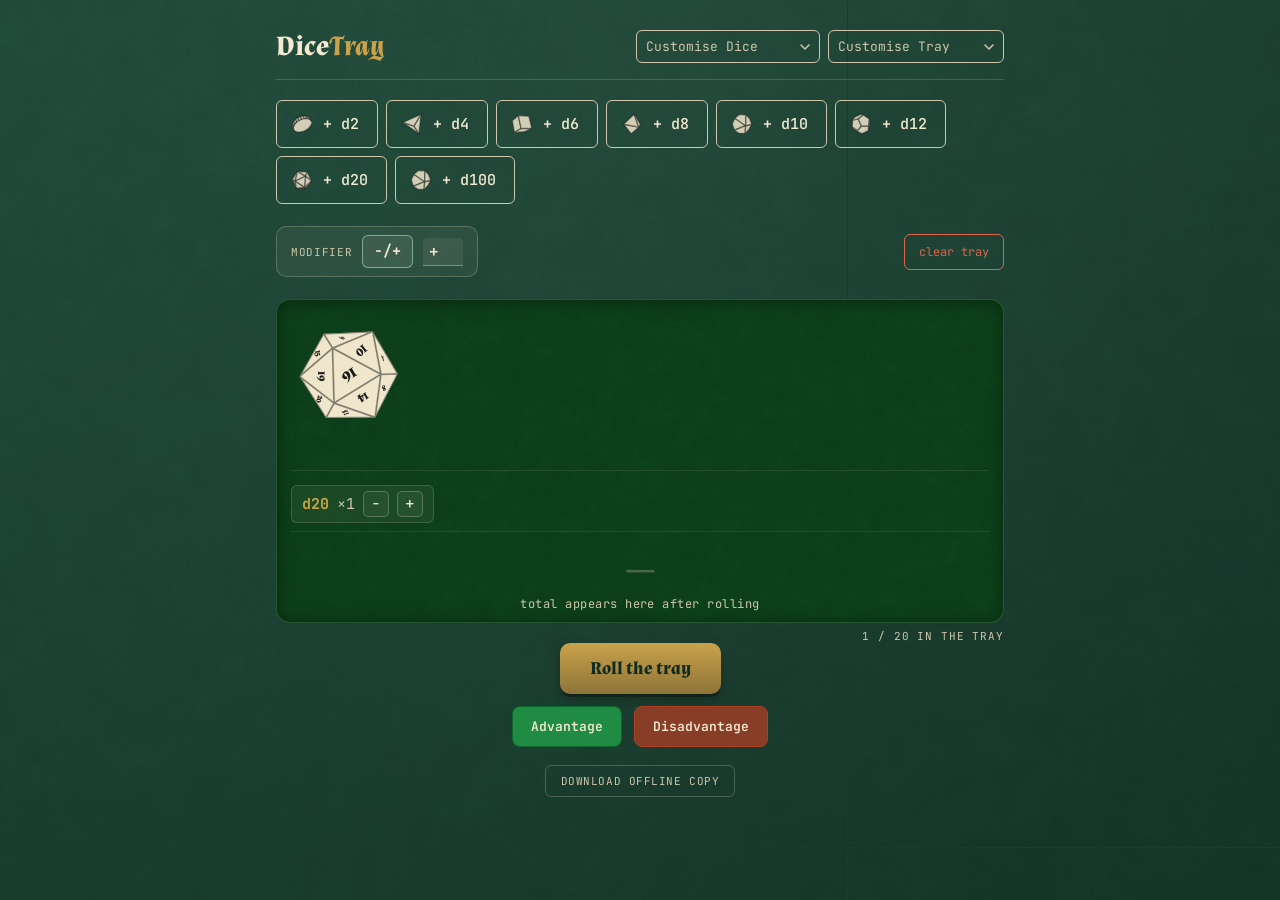
==== commit 90db6164: "Add offline download button Adds a "Download offline copy" button that bundles the app - CSS, JS, al" ====
--- a/index.html
+++ b/index.html
@@ -33,7 +33,7 @@
      generic families named in css/theme.css when offline. -->
 <link rel="preconnect" href="https://fonts.googleapis.com">
 <link rel="preconnect" href="https://fonts.gstatic.com" crossorigin>
-<link rel="stylesheet" href="https://fonts.googleapis.com/css2?family=Almendra:opsz,wght@9..144,400;9..144,600;9..144,700&family=JetBrains+Mono:wght@400;500;700&family=Cinzel:wght@400;600;700&family=IM+Fell+English:ital@0;1&family=Rajdhani:wght@400;500;600;700&family=Uncial+Antiqua&family=Share+Tech+Mono&family=Playfair+Display:wght@400;600;700&family=Courier+Prime:wght@400;700&display=swap">
+<link rel="stylesheet" href="https://fonts.googleapis.com/css2?family=Almendra:opsz,wght@9..144,400;9..144,600;9..144,700&family=JetBrains+Mono:wght@400;500;700&family=IM+Fell+English:ital@0;1&family=Rajdhani:wght@400;500;600;700&family=Uncial+Antiqua&family=Share+Tech+Mono&family=Playfair+Display:wght@400;600;700&family=Courier+Prime:wght@400;700&display=swap">
 
 <link rel="stylesheet" href="css/theme.css">
 <link rel="stylesheet" href="css/base.css">
@@ -106,6 +106,10 @@
     <div class="history-title">Recent rolls</div>
     <div id="history-rows"></div>
   </div>
+
+  <div class="tray-footer">
+    <button class="download-btn" id="download-btn" title="Save a single self-contained HTML file that works fully offline, with no download folder needed">Download offline copy</button>
+  </div>
 </div>
 
 <!-- Classic scripts, loaded in dependency order. Everything below is plain
@@ -113,6 +117,7 @@
      directly from disk (file://) with no server and no build step.
      js/main.js is loaded last — it's the only file that runs any code at
      load time; every other file just declares data/functions. -->
+<script src="js/assets.js"></script>
 <script src="js/dice-geometry.js"></script>
 <script src="js/colour-schemes.js"></script>
 <script src="js/math.js"></script>
@@ -127,6 +132,7 @@
 <script src="js/interaction.js"></script>
 <script src="js/tray-themes.js"></script>
 <script src="js/preload.js"></script>
+<script src="js/bundler.js"></script>
 <script src="js/main.js"></script>
 </body>
 </html>
--- a/css/results.css
+++ b/css/results.css
@@ -1,5 +1,6 @@
-/* results.css — the roll total display, the recent-rolls history list, and
-   the small-viewport media query for the header. */
+/* results.css — the roll total display, the recent-rolls history list, the
+   footer that holds the "Download offline copy" button, and the
+   small-viewport media query for the header. */
 
 .roll-total {
   width: 100%;
@@ -36,6 +37,29 @@
 .history-row .h-total { color: var(--color-text); flex-shrink: 0; }
 .history-row .h-summary { opacity: 0.8; overflow: hidden; text-overflow: ellipsis; white-space: nowrap; }
 
+.tray-footer { width: 100%; display: flex; justify-content: center; margin-top: 18px; }
+.download-btn {
+  font-family: var(--font-ui);
+  font-size: 11px;
+  letter-spacing: 0.05em;
+  text-transform: uppercase;
+  background: none;
+  border: 1px solid var(--color-btn-border);
+  color: var(--color-text-secondary);
+  padding: 8px 14px;
+  border-radius: 6px;
+  cursor: pointer;
+  min-width: 190px;
+  transition: background 0.15s, border-color 0.15s, color 0.15s;
+}
+.download-btn:hover:not(:disabled) { background: var(--color-btn-hover); border-color: var(--color-accent); color: var(--color-text); }
+.download-btn:disabled { opacity: 0.6; cursor: progress; }
+.download-btn:focus-visible { outline: 2px solid var(--color-accent); outline-offset: 2px; }
+.download-btn.is-error { border-color: var(--color-btn-clear); color: var(--color-btn-clear); }
+/* Hidden immediately by CSS in a bundled copy (no fetch is possible from
+   file://, and there's nothing left to bundle), before main.js even runs. */
+html[data-bundled] .tray-footer { display: none; }
+
 @media (max-width: 480px) {
   .tray-title { font-size: 23px; }
   .colour-scheme-select { min-width: 110px; font-size: 12px; }
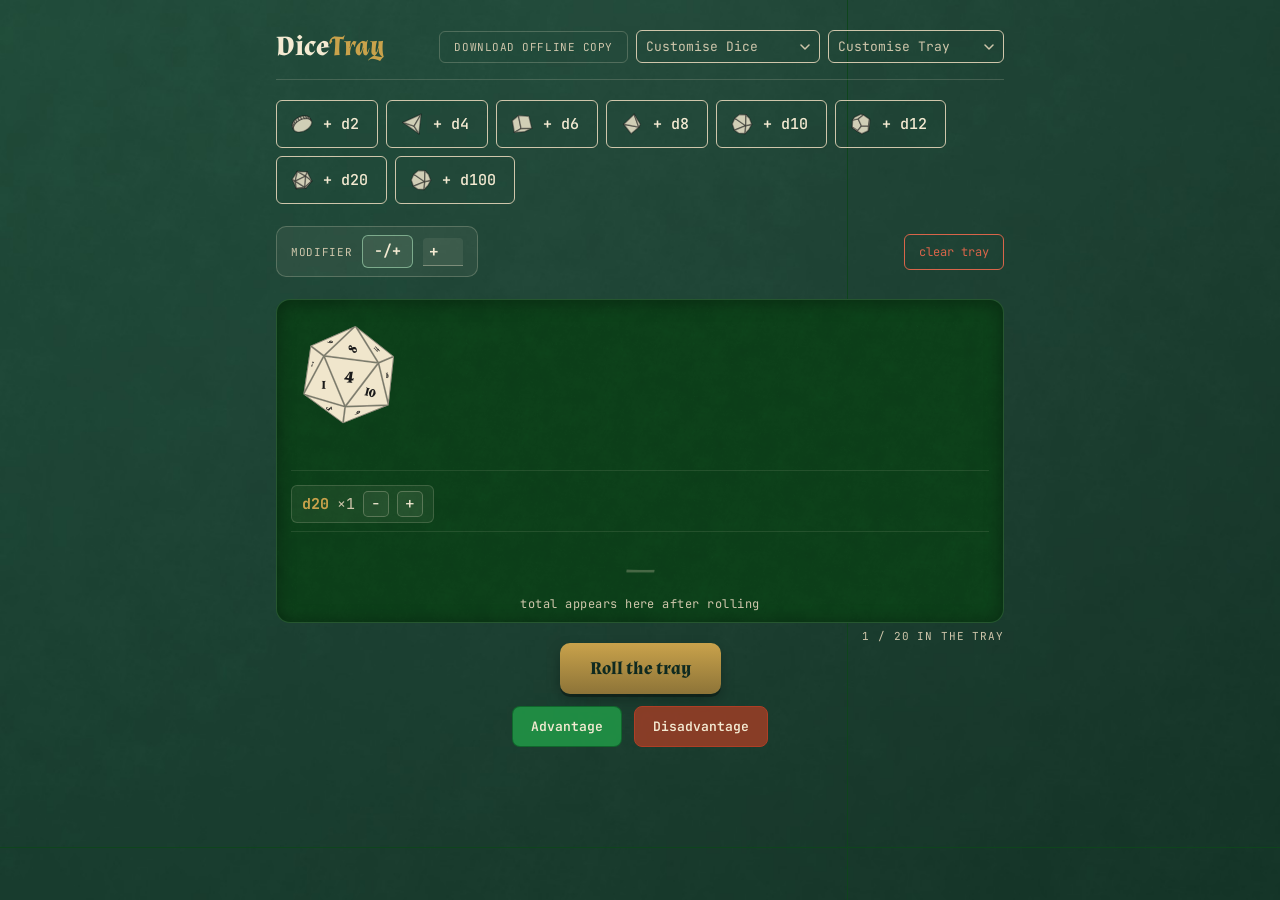
==== commit 2b67361d: "Move download button into tray header, left of Customise Dice Co-Authored-By: Claude Sonnet 5 <norep" ====
--- a/index.html
+++ b/index.html
@@ -48,6 +48,7 @@
   <div class="tray-header">
     <h1 class="tray-title">Dice<span class="accent">Tray</span></h1>
     <div class="tray-controls">
+      <button class="download-btn" id="download-btn" title="Save a single self-contained HTML file that works fully offline, with no download folder needed">Download offline copy</button>
       <div class="colour-scheme-wrapper">
         <span class="colour-scheme-label" aria-hidden="true">Customise Dice</span>
         <select class="colour-scheme-select" id="colour-scheme-select" aria-label="Customise dice colours">
@@ -107,9 +108,6 @@
     <div id="history-rows"></div>
   </div>
 
-  <div class="tray-footer">
-    <button class="download-btn" id="download-btn" title="Save a single self-contained HTML file that works fully offline, with no download folder needed">Download offline copy</button>
-  </div>
 </div>
 
 <!-- Classic scripts, loaded in dependency order. Everything below is plain
--- a/css/controls.css
+++ b/css/controls.css
@@ -1,5 +1,27 @@
-/* controls.css — the "Customise Dice" / "Customise Tray" dropdowns and the
-   die-picker row (add-a-die buttons + "clear tray" button). */
+/* controls.css — the "Customise Dice" / "Customise Tray" dropdowns, the
+   "Download offline copy" button that sits to their left in the tray
+   header, and the die-picker row (add-a-die buttons + "clear tray"
+   button). */
+
+/* Download offline copy — sits in .tray-controls, left of the dropdowns */
+.download-btn {
+  font-family: var(--font-ui);
+  font-size: 11px;
+  letter-spacing: 0.05em;
+  text-transform: uppercase;
+  background: none;
+  border: 1px solid var(--color-btn-border);
+  color: var(--color-text-secondary);
+  padding: 8px 14px;
+  border-radius: 6px;
+  cursor: pointer;
+  flex-shrink: 0;
+  transition: background 0.15s, border-color 0.15s, color 0.15s;
+}
+.download-btn:hover:not(:disabled) { background: var(--color-btn-hover); border-color: var(--color-accent); color: var(--color-text); }
+.download-btn:disabled { opacity: 0.6; cursor: progress; }
+.download-btn:focus-visible { outline: 2px solid var(--color-accent); outline-offset: 2px; }
+.download-btn.is-error { border-color: var(--color-btn-clear); color: var(--color-btn-clear); }
 
 /* Colour scheme dropdown */
 .colour-scheme-wrapper {
--- a/css/results.css
+++ b/css/results.css
@@ -1,6 +1,8 @@
-/* results.css — the roll total display, the recent-rolls history list, the
-   footer that holds the "Download offline copy" button, and the
-   small-viewport media query for the header. */
+/* results.css — the roll total display, the recent-rolls history list, and
+   the small-viewport media query for the header. The "Download offline
+   copy" button itself lives in the tray-header now, styled in
+   controls.css, but html[data-bundled] still needs to hide it — see the
+   media query below. */
 
 .roll-total {
   width: 100%;
@@ -37,28 +39,9 @@
 .history-row .h-total { color: var(--color-text); flex-shrink: 0; }
 .history-row .h-summary { opacity: 0.8; overflow: hidden; text-overflow: ellipsis; white-space: nowrap; }
 
-.tray-footer { width: 100%; display: flex; justify-content: center; margin-top: 18px; }
-.download-btn {
-  font-family: var(--font-ui);
-  font-size: 11px;
-  letter-spacing: 0.05em;
-  text-transform: uppercase;
-  background: none;
-  border: 1px solid var(--color-btn-border);
-  color: var(--color-text-secondary);
-  padding: 8px 14px;
-  border-radius: 6px;
-  cursor: pointer;
-  min-width: 190px;
-  transition: background 0.15s, border-color 0.15s, color 0.15s;
-}
-.download-btn:hover:not(:disabled) { background: var(--color-btn-hover); border-color: var(--color-accent); color: var(--color-text); }
-.download-btn:disabled { opacity: 0.6; cursor: progress; }
-.download-btn:focus-visible { outline: 2px solid var(--color-accent); outline-offset: 2px; }
-.download-btn.is-error { border-color: var(--color-btn-clear); color: var(--color-btn-clear); }
 /* Hidden immediately by CSS in a bundled copy (no fetch is possible from
    file://, and there's nothing left to bundle), before main.js even runs. */
-html[data-bundled] .tray-footer { display: none; }
+html[data-bundled] .download-btn { display: none; }
 
 @media (max-width: 480px) {
   .tray-title { font-size: 23px; }
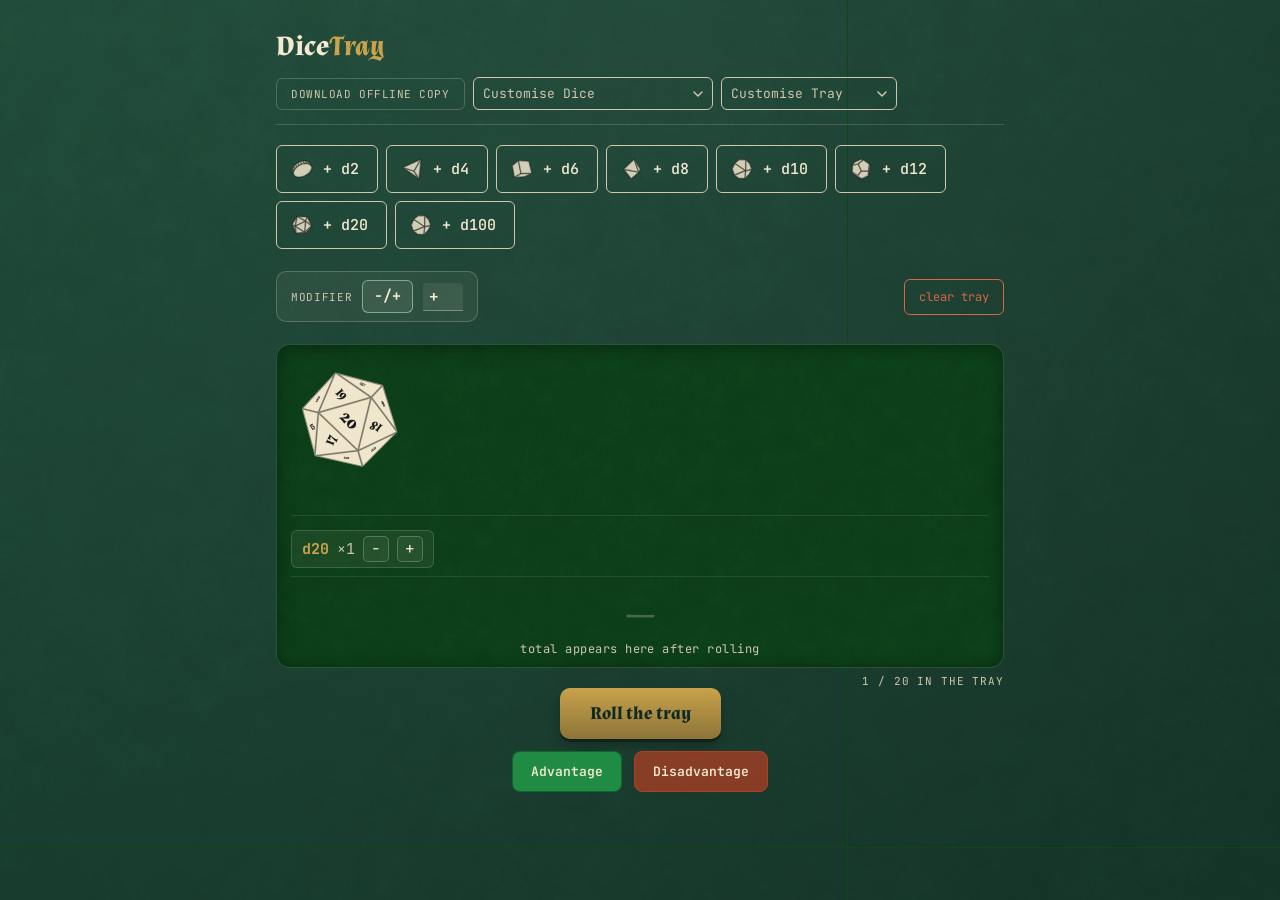
==== commit 1f249920: "Rework dice colour schemes: primary/secondary naming + per-tray palettes - Rename the die colour-rol" ====
--- a/index.html
+++ b/index.html
@@ -52,16 +52,8 @@
       <div class="colour-scheme-wrapper">
         <span class="colour-scheme-label" aria-hidden="true">Customise Dice</span>
         <select class="colour-scheme-select" id="colour-scheme-select" aria-label="Customise dice colours">
-          <option value="ivory">Ivory &amp; Jet</option>
-          <option value="scarlet">Scarlet &amp; Gold</option>
-          <option value="cobalt">Cobalt &amp; Amber</option>
-          <option value="amethyst">Amethyst &amp; Silver</option>
-          <option value="ember">Ember &amp; Frost</option>
-          <option value="obsidian">Obsidian &amp; Jade</option>
-          <option value="copper">Copper &amp; Verdigris</option>
-          <option value="wine">Wine &amp; Bone</option>
-          <option value="midnight">Midnight &amp; Dawn</option>
-          <option value="parchment">Parchment &amp; Ink</option>
+          <!-- Options are built by main.js from COLOUR_SCHEMES (colour-schemes.js),
+               grouped into optgroups by each scheme's tray. -->
         </select>
       </div>
       <div class="colour-scheme-wrapper">
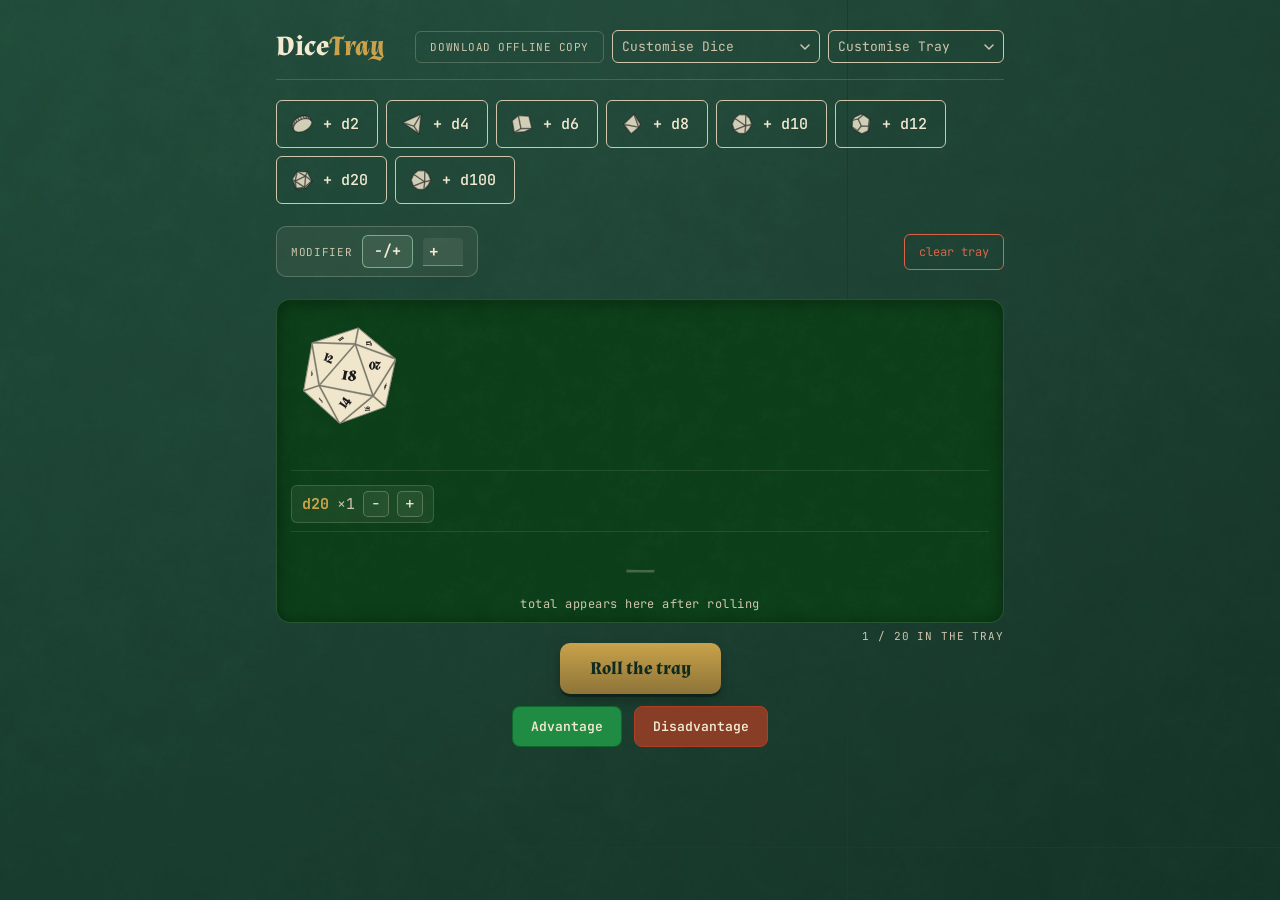
==== commit 1913b690: "Flatten dice colour dropdown, reordering by active tray instead of sectioning Remove the <optgroup> " ====
--- a/index.html
+++ b/index.html
@@ -53,7 +53,7 @@
         <span class="colour-scheme-label" aria-hidden="true">Customise Dice</span>
         <select class="colour-scheme-select" id="colour-scheme-select" aria-label="Customise dice colours">
           <!-- Options are built by main.js from COLOUR_SCHEMES (colour-schemes.js),
-               grouped into optgroups by each scheme's tray. -->
+               reordered so the active tray's own schemes are listed first. -->
         </select>
       </div>
       <div class="colour-scheme-wrapper">
